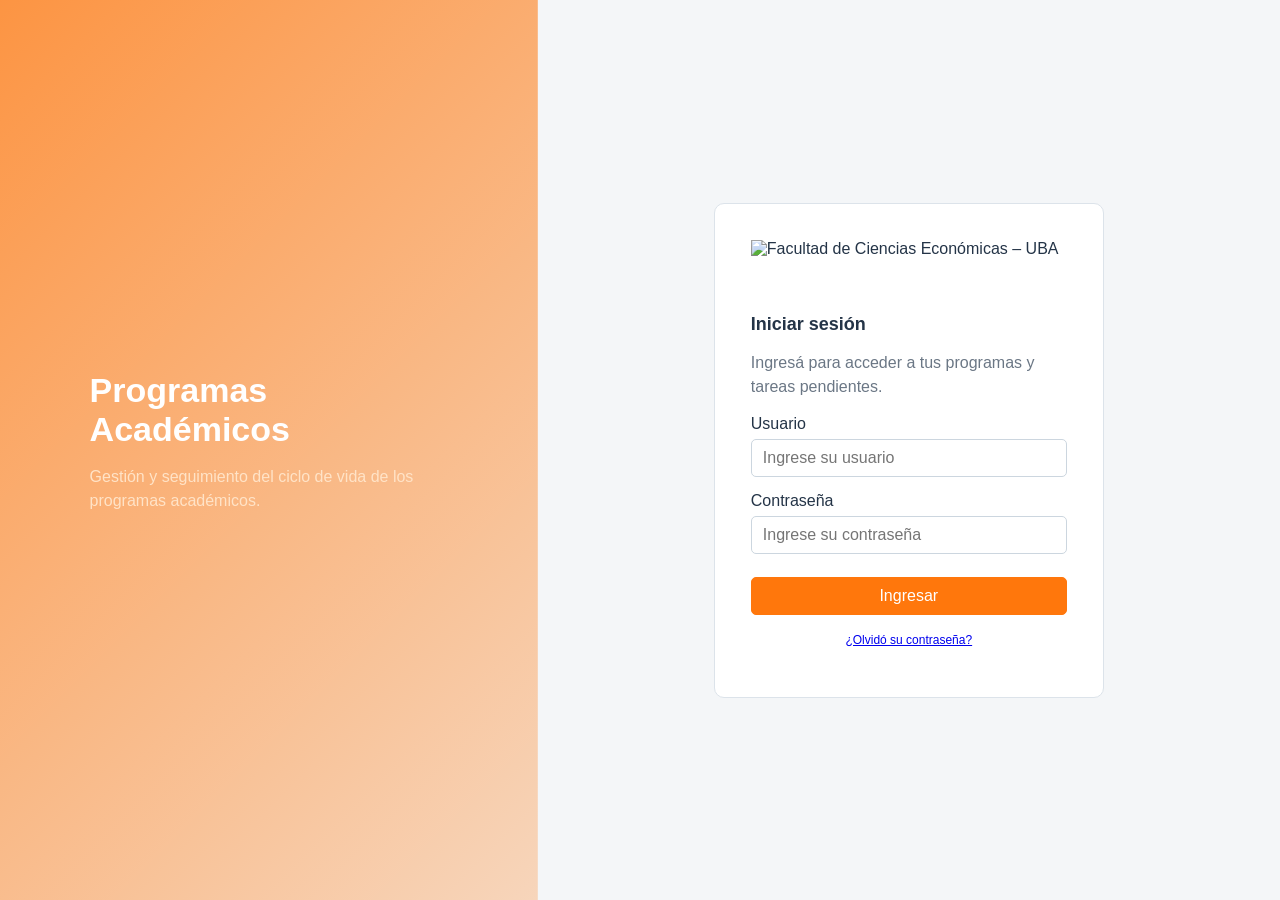
==== ProgramasAcademicos.html @ 64d0924c "Cambios para la generación del programa en PDF" ====
<!DOCTYPE html>
<html lang="es">
<head>
<meta charset="UTF-8">
<meta name="viewport" content="width=device-width, initial-scale=1.0">
<title>Programas Académicos — Mockup navegable</title>
<style>
:root{
  --navy:#7a3800; --navy2:#9c4900; --blue:#ff770c; --light:#f5f7fa;
  --border:#dce3ea; --text:#243447; --muted:#6b7785; --green:#1ca56f;
  --yellow:#e7a51a; --red:#c94b4b; --white:#fff;
}
*{box-sizing:border-box}
body{margin:0;font-family:Arial,Helvetica,sans-serif;background:var(--light);color:var(--text)}
button,input,select,textarea{font:inherit}
button{cursor:pointer}
.app{display:block;min-height:100vh}
.main{flex:1}
.topbar{background:#fff;border-bottom:3px solid var(--blue);display:flex;align-items:center;justify-content:space-between;gap:18px;padding:0 28px;position:sticky;top:0;z-index:20;box-shadow:0 1px 4px rgba(0,0,0,.06);flex-wrap:wrap}
.topbar-brand{display:flex;align-items:center;gap:12px;padding:10px 0}
.topbar-brand img{height:44px;display:block}
.topbar-brand .brand-text{font-size:15px;font-weight:700;color:var(--navy);line-height:1.2}
.topbar-brand .brand-text small{display:block;font-size:11px;font-weight:400;color:var(--muted)}
.nav{display:flex;gap:4px;flex-wrap:wrap}
.nav button{background:transparent;border:0;color:var(--navy);padding:19px 14px;border-radius:0;margin:0;font-size:13px;font-weight:600;border-bottom:3px solid transparent;margin-bottom:-3px}
.nav button.active,.nav button:hover{background:#fff4e9;color:var(--blue);border-bottom:3px solid var(--blue)}
.role{font-size:13px;color:var(--muted);padding:10px 0}
.content{padding:28px;max-width:1250px;margin:auto}
h1{font-size:25px;margin:0 0 7px}
h2{font-size:18px;margin:0 0 14px}
h3{font-size:15px;margin:0 0 10px}
p{color:var(--muted);line-height:1.5}
.card{background:#fff;border:1px solid var(--border);border-radius:8px;padding:20px;margin-bottom:18px;box-shadow:0 1px 2px rgba(0,0,0,.03)}
.grid{display:grid;grid-template-columns:repeat(2,minmax(0,1fr));gap:18px}
.grid3{display:grid;grid-template-columns:repeat(3,minmax(0,1fr));gap:18px}
.toolbar{display:flex;gap:10px;align-items:center;justify-content:space-between;margin-bottom:15px}
.toolbar .left,.toolbar .right{display:flex;gap:9px;align-items:center}
input,select,textarea{border:1px solid #ccd6df;border-radius:5px;padding:9px 11px;background:#fff}
input{min-width:250px}
textarea{width:100%;min-height:180px;resize:vertical}
.btn{border:1px solid #fa750c;background:#fff;color:#fa750c;border-radius:5px;padding:9px 13px}
.btn.primary{background:#ff770c;border-color:#ff770c;color:#fff}
.btn.success{background:var(--green);border-color:var(--green);color:#fff}
.btn.warn{background:#fff7e3;border-color:#f0d18b;color:#986800}
.btn.danger{background:#fff1f1;border-color:#efc1c1;color:#a03b3b}
.btn.small{padding:6px 10px;font-size:12px}
.btn:disabled{opacity:.5;cursor:not-allowed}
.badge{display:inline-block;padding:4px 8px;border-radius:12px;font-size:11px;font-weight:700}
.badge.draft{background:#fff1d1;color:#956500}
.badge.review{background:#fff1e3;color:#b35400}
.badge.academic{background:#eee0ff;color:#5b3aa8}
.badge.approved{background:#ddf6ea;color:#11764e}
.badge.pending{background:#fff1d1;color:#956500}
table{width:100%;border-collapse:collapse}
th,td{padding:11px 9px;border-bottom:1px solid #e8edf1;text-align:left;font-size:13px}
th{font-size:11px;color:#687585;text-transform:uppercase;letter-spacing:.03em}
td:last-child,th:last-child{text-align:right}
.stat{font-size:27px;font-weight:700;color:var(--green)}
.muted{color:var(--muted);font-size:12px}
.progress{height:8px;background:#e6ebf0;border-radius:8px;overflow:hidden}
.progress span{display:block;height:100%;background:#1aa974}
.section-row{display:flex;justify-content:space-between;align-items:center;padding:13px 0;border-bottom:1px solid #edf0f3}
.section-row:last-child{border-bottom:0}
.lock{color:#7b8794}
.steps{display:grid;grid-template-columns:repeat(5,minmax(0,1fr));gap:8px;margin:0 0 20px;padding:4px 2px 8px}
.step{width:100%;min-height:58px;padding:9px 10px;border:1px solid #d9e0e6;border-radius:8px;background:#f7f9fb;color:var(--text);font-size:12px;line-height:1.2;text-align:center;cursor:pointer;transition:.15s;display:flex;flex-direction:column;align-items:center;justify-content:center;box-sizing:border-box}
.step:hover{border-color:#ff770c;transform:translateY(-1px)}
.step.done{border-color:#1ca56f;background:#eefaf5}.step.current{border-color:#ff770c;background:#fff1e3;box-shadow:0 0 0 2px rgba(255,119,12,.15)}
.step.locked{background:#f3f4f6;color:#59636e}.step.locked:hover{border-color:#7b8794}
.step span{font-size:10px;margin-top:4px;opacity:.8}
@media(max-width:1050px){.steps{grid-template-columns:repeat(4,minmax(0,1fr))}}
@media(max-width:760px){.steps{grid-template-columns:repeat(3,minmax(0,1fr))}.step{font-size:11px}}
@media(max-width:520px){.steps{grid-template-columns:repeat(2,minmax(0,1fr))}}
.notice{padding:13px 15px;border-radius:6px;background:#fff4e9;border:1px solid #ffd9b3;margin-bottom:15px}
.notice.success{background:#edfaf4;border-color:#c9ecd9}
.notice.warn{background:#fff8e8;border-color:#f0d89f}
.comment{border-left:3px solid #f0b73a;padding:10px 13px;background:#fffaf0;margin:9px 0}
textarea:disabled,input:disabled{background:#eef1f4;color:#596775;cursor:not-allowed;opacity:1}
.bullet-preview{margin-top:12px;padding:12px 15px;background:#f7f9fb;border:1px solid #e3e8ed;border-radius:5px;min-height:45px}
.bullet-preview ul{margin:0;padding-left:22px}
.bullet-preview li{margin:5px 0;color:var(--text)}

.hidden{display:none!important}
.login{min-height:100vh;display:flex;background:#f4f6f8}
.login-hero {width: 42%;color: #fff;padding: 12vh 7%;display: flex;align-items: center; background: linear-gradient(135deg, rgb(255 119 12 / 77%), rgb(255 119 12 / 26%)), url(https://economicas.uba.ar/wp-content/uploads/hero-carreras_pc.webp);;background-size: cover;background-position: center;background-repeat: no-repeat;}
.login-hero h1{font-size:34px;color:#fff}.login-hero p{color:#ffe3c7}
.login-box{width:58%;display:flex;align-items:center;justify-content:center}
.login-card{background:#fff;width:390px;padding:36px;border:1px solid var(--border);border-radius:10px}
.login-card input{width:100%;margin:6px 0 15px}
.login-card .btn{width:100%;margin-top:8px}
.timeline{border-left:2px solid #d7e0e8;margin:15px 0 5px 8px;padding-left:20px}
.timeline div{margin:0 0 18px;position:relative}.timeline div:before{content:"";position:absolute;left:-27px;top:2px;width:10px;height:10px;border-radius:50%;background:#ff770c}
@media(max-width:850px){.grid,.grid3{grid-template-columns:1fr}.login-hero{display:none}.login-box{width:100%}.topbar{padding:0 14px}.nav button{padding:14px 10px}}
@media(max-width:600px){.topbar-brand .brand-text small{display:none}}
</style>
</head>
<body>

<div id="login" class="login">
  <div class="login-hero">
    <div>
      <h1>Programas Académicos</h1>
      <p>Gestión y seguimiento del ciclo de vida de los programas académicos.</p>
    </div>
  </div>
  <div class="login-box">
    <div class="login-card">
      <img src="https://economicas.uba.ar/wp-content/uploads/Logo_economicas.png" alt="Facultad de Ciencias Económicas – UBA" style="height:52px;display:block;margin-bottom:22px">
      <h2>Iniciar sesión</h2>
      <p>Ingresá para acceder a tus programas y tareas pendientes.</p>
      <label>Usuario</label>
      <input id="loginUser" placeholder="Ingrese su usuario">
      <label>Contraseña</label>
      <input id="loginPass" type="password" placeholder="Ingrese su contraseña">
      <button class="btn primary" onclick="enterApp()">Ingresar</button>
      <p style="text-align:center;margin-top:16px;font-size:12px"><a href="#">¿Olvidó su contraseña?</a></p>
    </div>
  </div>
</div>

<div id="app" class="app hidden">
  <header class="topbar">
    <div class="topbar-brand">
      <img src="https://economicas.uba.ar/wp-content/uploads/Logo_economicas.png" alt="Facultad de Ciencias Económicas – UBA">
      <div class="brand-text">Programas Académicos<small>Gestión de programas</small></div>
    </div>
    <nav class="nav">
      <button data-screen="dashboard" class="active">Inicio</button>
      <button data-screen="programs">Programas</button>
      <button data-screen="tasks">Tareas</button>
      <button data-screen="notifications">Notificaciones</button>
      <button data-screen="profile">Perfil</button>
    </nav>
    <div class="role">Rol: <select id="roleSelect" onchange="changeRole(this.value)">
      <option value="TITULAR_CATEDRA">Titular de cátedra</option>
      <option value="SUBSECRETARIA_1">Subsecretaría_1 (Métodos)</option>
      <option value="SUBSECRETARIA_2">Subsecretaría_2 (Bibliografía)</option>
      <option value="DIRECCION_ACADEMICA">Dirección Académica</option>
      <option value="DIRECTOR_DEPARTAMENTO">Director/a de carrera</option>
    </select></div>
  </header>
  <main class="main">
    <section id="content" class="content"></section>
  </main>
</div>

<script src="https://cdnjs.cloudflare.com/ajax/libs/jspdf/2.5.1/jspdf.umd.min.js"></script>
<script>
/* =========================================================
   Programas Académicos — simulación de operación real
   Persistencia: localStorage (reemplazable por fetch a una
   API cuando exista una BD real detrás).

   Máquina de estados de un programa:
     BORRADOR
       -> (Titular solicita conformidad) -> EN_REVISION
       -> (Director rechaza / Dirección Académica o
          Subsecretaría solicitan corrección) <- vuelve aquí
     EN_REVISION  (esperando conformidad del Director/a de depto.)
       -> aprueba -> EN_REVISION_ACADEMICA
       -> rechaza -> BORRADOR (origenCorreccion='DIRECTOR')
     EN_REVISION_ACADEMICA (chequeos en paralelo e independientes)
       - encuadre      -> Dirección Académica
       - metodos       -> Subsecretaría_1
       - bibliografia  -> Subsecretaría_2
       -> los 3 OK -> APROBADO (nota de elevación + expediente GEDO)
       -> cualquiera con errores -> BORRADOR (origenCorreccion='ACADEMICA',
          y al reenviar se reinician los 3 chequeos, sin pasar de nuevo
          por el Director — según lo definido para este circuito)
     APROBADO (fin del proceso)
   ========================================================= */

const STORAGE_KEY='pa_mock_data_v2';

const SECTION_DEFS=[
 {key:'contenidosMinimos',label:'Contenidos mínimos',sectionTitle:'A. Encuadre',locked:true,reviewGroup:'encuadre'},
 {key:'razonesInclusion',label:'Razones que justifican la inclusión de la asignatura dentro del plan de estudios. Su importancia en la formación profesional',sectionTitle:'A. Encuadre',locked:false,reviewGroup:'encuadre'},
 {key:'ubicacionCurriculum',label:'Ubicación de la asignatura en el currículum',sectionTitle:'A. Encuadre',locked:true,reviewGroup:'encuadre'},
 {key:'objetivosAprendizaje',label:'Objetivos del aprendizaje (Misión de la asignatura)',sectionTitle:'A. Encuadre',locked:false,reviewGroup:'encuadre'},
 {key:'programaAnalitico',label:'Programa analítico',sectionTitle:'B. Programa analítico',locked:false,reviewGroup:null},
 {key:'bibliografiaObligatoria',label:'Bibliografía obligatoria',sectionTitle:'C. Bibliografía',locked:false,reviewGroup:'bibliografia'},
 {key:'bibliografiaAmpliatoria',label:'Bibliografía ampliatoria',sectionTitle:'C. Bibliografía',locked:false,reviewGroup:'bibliografia'},
 {key:'objetivosGeneralesCursos',label:'Objetivos generales a cumplir en los cursos de promoción',sectionTitle:'D. Métodos de conducción del aprendizaje',locked:false,reviewGroup:'metodos'},
 {key:'metodologiaProceso',label:'Metodología del proceso enseñanza - aprendizaje',sectionTitle:'D. Métodos de conducción del aprendizaje',locked:false,reviewGroup:'metodos'},
 {key:'dinamicaClases',label:'Dinámica del dictado de las clases',sectionTitle:'D. Métodos de conducción del aprendizaje',locked:false,reviewGroup:'metodos'},
 {key:'evaluacionPresenciales',label:'Cursos presenciales y semipresenciales (cursos virtuales y a distancia)',sectionTitle:'E. Métodos de evaluación',locked:false,reviewGroup:'metodos'},
 {key:'evaluacionFinales',label:'Régimen de exámenes finales, intensivos, magistrales y libres',sectionTitle:'E. Métodos de evaluación',locked:false,reviewGroup:'metodos'},
 {key:'criterioPromedio',label:'Criterio de confección del promedio de notas finales',sectionTitle:'E. Métodos de evaluación',locked:false,reviewGroup:'metodos'}
];

const EDITABLE_KEYS=SECTION_DEFS.filter(s=>!s.locked).map(s=>s.key);
const REVIEW_GROUP_BY_ROLE={DIRECCION_ACADEMICA:'encuadre',SUBSECRETARIA_1:'metodos',SUBSECRETARIA_2:'bibliografia'};
const GROUP_LABELS={encuadre:'Encuadre',metodos:'Métodos de conducción y de evaluación',bibliografia:'Bibliografía'};

const roleNames={
 TITULAR_CATEDRA:'Titular de cátedra',
 SUBSECRETARIA_1:'Subsecretaría_1',
 SUBSECRETARIA_2:'Subsecretaría_2',
 DIRECCION_ACADEMICA:'Dirección Académica',
 DIRECTOR_DEPARTAMENTO:'Director/a de carrera'
};

let role='TITULAR_CATEDRA';
let db=loadData();
let programaAnaliticoActualId=null;

/* ---------- Persistencia ---------- */
function loadData(){
 try{
   const raw=localStorage.getItem(STORAGE_KEY);
   if(raw) return JSON.parse(raw);
 }catch(e){ console.error('No se pudo leer localStorage',e); }
 const seed=seedData();
 saveData(seed);
 return seed;
}
function saveData(data){
 try{ localStorage.setItem(STORAGE_KEY,JSON.stringify(data)); }
 catch(e){ console.error('No se pudo guardar en localStorage',e); alert('No se pudieron guardar los cambios en este navegador.'); }
}
function save(){ saveData(db); }
function reiniciarDatos(){
 if(!confirm('Esto borra los cambios simulados y vuelve a los datos de ejemplo iniciales. ¿Continuar?')) return;
 db=seedData(); save(); render('dashboard');
}

function crearProgramaBase(id,name,career,year){
  return {
   id,name,career,year,state:'BORRADOR',origenCorreccion:null,
   sections:{
    contenidosMinimos:{content:'Contenidos mínimos de la materia. No pueden modificarse.',completed:true},
    razonesInclusion:{content:'',completed:false},
    ubicacionCurriculum:{content:'Ubicación de la asignatura en el currículum. No puede modificarse.',completed:true},
    objetivosAprendizaje:{content:'',completed:false},
    programaAnalitico:{unidades:[],unidadTematica:'',objetivoAprendizaje:'',temasDesarrollar:'',content:'',completed:false},
    bibliografiaObligatoria:{content:'',completed:false},
    bibliografiaAmpliatoria:{content:'',completed:false},
    objetivosGeneralesCursos:{content:'',completed:false},
    metodologiaProceso:{content:'',completed:false},
    dinamicaClases:{content:'',completed:false},
    evaluacionPresenciales:{content:'Los alumnos serán evaluados, como mínimo, con dos exámenes escritos –en días y horarios de clase- (Resolución CD 386/2006) que contemplarán aspectos teóricos y prácticos de la asignatura. Se destaca que solo serán examinados los alumnos regulares e inscriptos en cada curso.',completed:false},
    evaluacionFinales:{content:'El examen final integrador comprenderá temas teóricos y prácticos de la asignatura, debiendo el alumno aprobar ambos temarios, para que su calificación resulte promediada, con un puntaje que alcance por lo menos un 60% de los contenidos. Por consiguiente, los alumnos que obtengan una calificación inferior a 4 (cuatro) puntos serán considerados insuficientes y aquellos con una calificación igual o superior a 4 (cuatro) aprobarán la asignatura con dicha nota (Resolución CD 406/2006).',completed:false},
    criterioPromedio:{content:'En los casos en que fuere necesario expresar en número entero el promedio de notas parciales o de estas y el examen parcial, se aplicará el número entero superior si la fracción fuere de 0.50 puntos o más y el número entero inferior si fuere de 0.49 o menos. Cuando la nota fuese de 3.01 a 3.99 se calificará con 3 (tres) puntos. (Resolución CS 4994/93)',completed:false}
   },
   conformidadDirector:null,
   revisionAcademica:null,
   expediente:null,
   history:[]
  };
}

function completarEjemplo(p,key,text){
  if(key==='programaAnalitico'){
    p.sections[key]={
      unidades:[{
        id:1,
        unidadTematica:text.unidadTematica,
        objetivoAprendizaje:text.objetivoAprendizaje,
        temasDesarrollar:text.temasDesarrollar
      }],
      unidadTematica:text.unidadTematica,
      objetivoAprendizaje:text.objetivoAprendizaje,
      temasDesarrollar:text.temasDesarrollar,
      content:text.unidadTematica,
      completed:true
    };
  }else{
    p.sections[key]={...p.sections[key],content:text,completed:true};
  }
}

function seedData(){
  

  return {programs:[],nextId:1};
}

/* ---------- Helpers ---------- */
function getProgram(id){ return db.programs.find(p=>p.id===Number(id)); }
function addHistory(p,actor,accion,detalle){ p.history=p.history||[]; p.history.push({fecha:new Date().toISOString(),actor,accion,detalle:detalle||'—'}); }
function fmtDate(iso){ if(!iso) return ''; const d=new Date(iso); return d.toLocaleString('es-AR',{day:'2-digit',month:'2-digit',year:'numeric',hour:'2-digit',minute:'2-digit'}); }
function pad(n,len){ return String(n).padStart(len,'0'); }
function progreso(p){ const keys=SECTION_DEFS.map(s=>s.key); const done=keys.filter(k=>p.sections[k].completed).length; return Math.round(100*done/keys.length); }
function seccionesCompletas(p){ return EDITABLE_KEYS.every(k=>p.sections[k].completed); }
function escapeHtml(str){ return String(str).replace(/[&<>"']/g,c=>({'&':'&amp;','<':'&lt;','>':'&gt;','"':'&quot;',"'":'&#39;'}[c])); }
function observacionAcademica(p){
 if(!p.revisionAcademica) return '';
 const rej=['encuadre','metodos','bibliografia'].map(k=>p.revisionAcademica[k]).find(r=>r&&r.status==='CON_OBSERVACIONES');
 return rej?rej.observacion:'';
}

const LOGIN_USER='Prueba', LOGIN_PASS='Prueba';
function enterApp(){
 const u=document.getElementById('loginUser').value.trim();
 const p=document.getElementById('loginPass').value;
 if(!u || !p){ alert('Ingresá usuario y contraseña.'); return; }
 if(u!==LOGIN_USER || p!==LOGIN_PASS){ alert('Usuario o contraseña incorrectos.'); return; }
 document.getElementById('login').classList.add('hidden');
 document.getElementById('app').classList.remove('hidden');
 render('dashboard');
}
function changeRole(v){ role=v; render('dashboard'); }

function statusBadge(s){
 const cls={BORRADOR:'draft',EN_REVISION:'review',EN_REVISION_ACADEMICA:'academic',APROBADO:'approved',FINALIZADO:'approved'};
 const label={BORRADOR:'BORRADOR',EN_REVISION:'EN REVISIÓN (Director de carrera)',EN_REVISION_ACADEMICA:'EN REVISIÓN ACADÉMICA',APROBADO:'APROBADO',FINALIZADO:'FINALIZADO'};
 return `<span class="badge ${cls[s]||'draft'}">${label[s]||s}</span>`;
}

function render(screen){
 document.querySelectorAll('.nav button').forEach(b=>b.classList.toggle('active',b.dataset.screen===screen));
 const c=document.getElementById('content');
 if(screen==='dashboard') c.innerHTML=dashboard();
 else if(screen==='programs') c.innerHTML=programList();
 else if(screen==='tasks') c.innerHTML=tasks();
 else if(screen==='notifications') c.innerHTML=notifications();
 else c.innerHTML=profile();
}

/* ---------- Tareas por rol ---------- */
function taskSummary(){
 let items=[];
 db.programs.forEach(p=>{
   if(role==='TITULAR_CATEDRA' && p.state==='BORRADOR'){
     items.push({p,tarea:p.origenCorreccion?'Corregir programa':'Completar programa',accionLabel:p.origenCorreccion?'Corregir':'Continuar',cls:p.origenCorreccion?'warn':'primary'});
   }
   if(role==='DIRECTOR_DEPARTAMENTO' && p.state==='EN_REVISION'){
     items.push({p,tarea:'Dar conformidad',accionLabel:'Revisar',cls:'primary'});
   }
   if(p.state==='EN_REVISION_ACADEMICA'){
     const grupo=REVIEW_GROUP_BY_ROLE[role];
     if(grupo && p.revisionAcademica[grupo].status==='PENDIENTE'){
       items.push({p,tarea:'Chequear '+GROUP_LABELS[grupo],accionLabel:'Revisar',cls:'primary'});
     }
   }
   if(role==='DIRECCION_ACADEMICA' && p.state==='APROBADO' && !p.resolucion){
     items.push({p,tarea:'Completar Resolución',descripcion:'Completar Resolución',accionLabel:'Ver',cls:'primary'});
   }
 });
 return {items};
}
function renderTaskTable(items){
 if(!items.length) return `<p class="muted">No tenés tareas pendientes.</p>`;
 return `<table><tr><th>Programa</th><th>Carrera</th><th>Tarea</th><th>Descripción</th><th>Acción</th></tr>${items.map(it=>`<tr><td>${escapeHtml(it.p.nombre_materia||it.p.name||'')}</td><td>${escapeHtml(it.p.career||'')}</td><td>${escapeHtml(it.tarea)}</td><td>${escapeHtml(it.descripcion||it.tarea)}</td><td><button class="btn small ${it.cls}" onclick="openProgram(${it.p.id})">${escapeHtml(it.accionLabel)}</button></td></tr>`).join('')}</table>`;
}

/* ---------- Pantallas ---------- */
function dashboard(){
 const t=taskSummary();
 const aprobados=db.programs.filter(p=>p.state==='APROBADO').length;
 return `<div class="toolbar"><div><h1>Bienvenido</h1><p>Aquí encontrás tus tareas pendientes y el estado de tus programas.</p></div>
 ${role==='DIRECCION_ACADEMICA'?'<button class="btn primary" onclick="newProgram()">+ Nuevo programa</button>':''}</div>
 <div class="grid3">
   <div class="card"><div class="muted">Programas</div><div class="stat">${db.programs.length}</div><div class="muted">en el sistema</div></div>
   <div class="card"><div class="muted">Tareas pendientes</div><div class="stat">${t.items.length}</div><div class="muted">requieren intervención</div></div>
   <div class="card"><div class="muted">Aprobados</div><div class="stat">${aprobados}</div><div class="muted">este ciclo</div></div>
 </div>
 <div class="card"><h2>Mis tareas</h2>${renderTaskTable(t.items)}</div>
 <div class="card"><h2>Acceso rápido</h2><button class="btn primary" onclick="render('programs')">Ver todos los programas</button> <button class="btn primary" onclick="render('tasks')">Ver mis tareas</button></div>`;
}
function tasks(){ return `<h1>Mis tareas</h1><p>Las tareas se muestran según el rol seleccionado.</p><div class="card">${renderTaskTable(taskSummary().items)}</div>`; }
function notifications(){
 const t=taskSummary();
 if(!t.items.length) return `<h1>Notificaciones</h1><div class="card"><p class="muted">No tenés notificaciones nuevas.</p></div>`;
 return `<h1>Notificaciones</h1><div class="card">${t.items.map(it=>`<div class="notice ${it.p.origenCorreccion?'warn':''}"><b>${it.tarea}</b><br>${escapeHtml(it.p.nombre_materia||it.p.name||'')} (${escapeHtml(it.p.career||'')}) requiere tu intervención.</div>`).join('')}</div>`;
}
function profile(){
 return `<h1>Perfil</h1><div class="card"><h2>${roleNames[role]}</h2><p>Identificador de mockup: <b>${role}</b></p><button class="btn" onclick="document.getElementById('roleSelect').focus()">Cambiar rol</button></div>
 <div class="card"><h2>Datos de la simulación</h2><p>Los datos de los programas se guardan en el almacenamiento local del navegador (localStorage), simulando una base de datos real. Podés cerrar la pestaña y volver: los cambios van a seguir ahí.</p><button class="btn danger" onclick="reiniciarDatos()">Reiniciar datos de demostración</button></div>`;
}

function programList(){
 return `<div class="toolbar"><div><h1>Programas académicos</h1><p>Consulta y seguimiento de programas.</p></div>${role==='DIRECCION_ACADEMICA'?'<button class="btn primary" onclick="newProgram()">+ Nuevo programa</button>':''}</div>
 <div class="card"><div class="toolbar"><div class="left"><input id="searchInput" placeholder="Buscar por nombre de programa..." oninput="aplicarFiltros()">
 <select id="estadoFilter" onchange="aplicarFiltros()">
   <option value="">Estado: Todos</option>
   <option value="BORRADOR">Borrador</option>
   <option value="EN_REVISION">En revisión (Director de carrera)</option>
   <option value="EN_REVISION_ACADEMICA">En revisión académica</option>
   <option value="APROBADO">Aprobado</option>
   <option value="FINALIZADO">Finalizado</option>
 </select></div></div>
 <div id="programTable">${programRows(db.programs)}</div></div>`;
}
function programRows(list){
 if(!list.length) return `<p class="muted">No hay programas que coincidan con la búsqueda.</p>`;
 return `<table><tr><th>Programa</th><th>Carrera</th><th>Año</th><th>Estado</th><th>Avance</th><th>Acciones</th></tr>${list.map(p=>`<tr>
 <td>${escapeHtml(p.nombre_materia||p.name||'')}</td><td>${escapeHtml(p.career||'')}</td><td>${escapeHtml(p.year||'')}</td><td>${statusBadge(p.state)}</td><td>${progreso(p)}%</td>
 <td>${['APROBADO','FINALIZADO'].includes(p.state)?`<button class="btn small primary" onclick="imprimirPrograma(${p.id})">Imprimir</button> `:''}<button class="btn small" onclick="openProgram(${p.id})">Ver</button></td></tr>`).join('')}</table>`;
}
function aplicarFiltros(){
 const q=document.getElementById('searchInput').value.toLowerCase();
 const estado=document.getElementById('estadoFilter').value;
 const list=db.programs.filter(p=>(p.name.toLowerCase().includes(q)||p.career.toLowerCase().includes(q))&&(!estado||p.state===estado));
 document.getElementById('programTable').innerHTML=programRows(list);
}

/* ---------- Alta de programa (Dirección Académica) ----------
   La asignatura se elige de un combo cargado desde el listado de
   materias (materias.json). Al seleccionarla se precargan, de solo
   lectura, los "Contenidos mínimos" y la "Ubicación de la asignatura
   en el currículum" con los datos de esa materia. El Director/a de
   carrera ya no inicia el alta: solo da conformidad más adelante. */
const MATERIAS_JSON_URL='https://economicas-uba.github.io/fce_programas/materias.json';
let materiasCache=null;
let materiasPromise=null;
function cargarMaterias(){
 if(materiasCache) return Promise.resolve(materiasCache);
 if(materiasPromise) return materiasPromise;
 materiasPromise=fetch(MATERIAS_JSON_URL)
   .then(r=>{ if(!r.ok) throw new Error('HTTP '+r.status); return r.json(); })
   .then(data=>{ materiasCache=Array.isArray(data.materias)?data.materias:[]; materiasPromise=null; return materiasCache; })
   .catch(err=>{ materiasPromise=null; console.error('No se pudo cargar materias.json',err); throw err; });
 return materiasPromise;
}
function newProgram(){
 if(role!=='DIRECCION_ACADEMICA'){ alert('Solo Dirección Académica puede solicitar un nuevo programa.'); return; }
 document.getElementById('content').innerHTML=`<div class="toolbar"><div><button class="btn small" onclick="render('programs')">‹ Volver</button><h1 style="margin-top:12px">Solicitar nuevo programa</h1><p>El sistema va a generar el programa en estado BORRADOR. Al elegir la asignatura se precargan, de solo lectura, sus contenidos mínimos y su ubicación en el currículum, para que la cátedra complete el resto.</p></div></div>
 <div class="card">
   <label>Asignatura</label>
   <select id="npName" style="width:100%" disabled onchange="actualizarMateriaSeleccionada()"><option value="">Cargando listado de materias…</option></select>
   <p class="muted" id="npMateriaHelp" style="margin-top:6px;margin-bottom:0">La lista combina nombre de materia y titular. Las combinaciones ya solicitadas no vuelven a aparecer, independientemente del estado del programa.</p>
   <br>
   <label>Carrera</label><input id="npCareer" placeholder="Carrera" style="width:100%" disabled><br><br>
   <div class="grid" style="gap:12px;margin-bottom:18px">
     <div>
       <label>Código de materia</label>
       <input id="npCodigoMateria" style="width:100%" disabled>
     </div>
     <div>
       <label>Departamento</label>
       <input id="npDepartamento" style="width:100%" disabled>
     </div>
   </div>
   <label>Año / Plan</label><input id="npYear" placeholder="2026" value="${new Date().getFullYear()}" style="width:100%">
   <div style="text-align:right;margin-top:14px"><button class="btn" onclick="render('programs')">Cancelar</button> <button id="npSubmitBtn" class="btn primary" disabled onclick="crearNuevoPrograma()">Solicitar nuevo programa</button></div>
 </div>`;
 poblarSelectMaterias();
}
function poblarSelectMaterias(){
 const sel=document.getElementById('npName');
 const help=document.getElementById('npMateriaHelp');
 cargarMaterias().then(materias=>{
   if(!sel || !document.body.contains(sel)) return;
   const materiasDisponibles=materias
     .map((m,i)=>({materia:m,index:i}))
     .filter(({materia})=>{
       const nombre=(materia.nombre_materia||'').trim().toLowerCase();
       const titular=(materia.titular||'').trim().toLowerCase();
       return !db.programs.some(p=>{
         const nombrePrograma=(p.nombre_materia??p.name??'').trim().toLowerCase();
         const titularPrograma=(p.titular??'').trim().toLowerCase();
         return nombre && titular && nombrePrograma===nombre && titularPrograma===titular;
       });
     })
     .sort((a,b)=>String(a.materia.nombre_materia||'').localeCompare(String(b.materia.nombre_materia||''),'es',{sensitivity:'base'}));
   if(!materiasDisponibles.length){ sel.innerHTML='<option value="">Todas las combinaciones materia/titular ya fueron solicitadas</option>'; return; }
   sel.innerHTML='<option value="">Seleccioná una asignatura…</option>'
     + materiasDisponibles.map(({materia,index})=>{
       const nombre=materia.nombre_materia||'(Sin nombre)';
       const titular=materia.titular||'(Sin titular)';
       return `<option value="${index}">${escapeHtml(nombre)} - ${escapeHtml(titular)}</option>`;
     }).join('');
   sel.disabled=false;
 }).catch(()=>{
   if(!sel || !document.body.contains(sel)) return;
   sel.innerHTML='<option value="">No se pudo cargar el listado de materias</option>';
   if(help) help.textContent='No se pudo cargar el listado de materias desde el repositorio. Verificá tu conexión e intentá nuevamente.';
 });
}
function actualizarMateriaSeleccionada(){
 const sel=document.getElementById('npName');
 const career=document.getElementById('npCareer');
 const codigo=document.getElementById('npCodigoMateria');
 const departamento=document.getElementById('npDepartamento');
 const btn=document.getElementById('npSubmitBtn');
 const idx=sel?sel.value:'';
 const materia=(idx!=='' && materiasCache)?materiasCache[Number(idx)]:null;
 if(career) career.value=materia ? (materia.carreras||'') : '';
 if(codigo) codigo.value=materia ? (materia.codigo_materia??'') : '';
 if(departamento) departamento.value=materia ? (materia.departamento??'') : '';
 if(btn) btn.disabled=!sel||!sel.value;
}
function crearNuevoPrograma(){
 const sel=document.getElementById('npName');
 const idx=sel?sel.value:'';
 if(idx===''){ alert('Seleccioná una asignatura de la lista.'); return; }
 const materia=(materiasCache||[])[Number(idx)];
 if(!materia){ alert('No se pudo obtener la información de la materia seleccionada. Volvé a intentarlo.'); return; }
 const name=(materia.nombre_materia||'').trim();
 if(!name){ alert('La materia seleccionada no tiene nombre cargado.'); return; }
 const career=document.getElementById('npCareer').value.trim()||'Sin especificar';
 const year=document.getElementById('npYear').value.trim()||String(new Date().getFullYear());
 const p=crearProgramaBase(db.nextId++,name,career,year);
 p.nombre_materia=name;
 p.titular=(materia.titular||'').trim();
 p.codigo_materia=materia.codigo_materia ?? null;
 p.departamento=materia.departamento ?? '';
 p.materiaId=materia.id_materia ?? null;
 p.sections.contenidosMinimos.content=materia.contenidos_minimos||'Contenidos mínimos de la materia. No pueden modificarse.';
 p.sections.ubicacionCurriculum.content=materia.ubicacion_curriculum||'Ubicación de la asignatura en el currículum. No puede modificarse.';
 db.programs.unshift(p);
 addHistory(p,roleNames.DIRECCION_ACADEMICA,'Solicita nuevo programa','Se genera el programa en estado BORRADOR con contenidos mínimos y ubicación curricular precargados desde el listado de materias.');
 save();
 openProgram(p.id);
}

/* ---------- Detalle de programa ---------- */
function section(name,state,done,locked=false){
 return `<div class="section-row"><span>${locked?'🔒':'○'} &nbsp;${name}</span><span>${done?'✓ ':''}${state}</span></div>`;
}

function sectionContentValue(p,s){
 const sec=p.sections[s.key]||{};
 if(s.key==='programaAnalitico'){
   return `<div><b>Unidad temática</b><p>${escapeHtml(sec.unidadTematica||'')}</p></div>
     <div><b>Objetivo del aprendizaje</b><p>${escapeHtml(sec.objetivoAprendizaje||'')}</p></div>
     <div><b>Temas a desarrollar</b>${(sec.temasDesarrollar||'').trim()
       ? `<ul>${sec.temasDesarrollar.split('\\n').filter(t=>t.trim()).map(t=>`<li>${escapeHtml(t)}</li>`).join('')}</ul>`
       : '<p class="muted">Sin contenido cargado.</p>'}</div>`;
 }
 return sec.content
   ? `<p style="white-space:pre-wrap;margin:0">${escapeHtml(sec.content)}</p>`
   : '<p class="muted">Sin contenido cargado.</p>';
}
function renderSectionContent(p,s){
 return `<div style="padding:14px 0;border-bottom:1px solid #edf0f3">
   <div style="display:flex;justify-content:space-between;gap:12px;align-items:center">
     <h3 style="margin:0">${s.sectionTitle} — ${escapeHtml(s.label)}</h3>
     ${s.locked?'<span class="badge">Solo lectura</span>':''}
   </div>
   <div style="margin-top:10px">${sectionContentValue(p,s)}</div>
 </div>`;
}
// Permisos de edición por rol. Las secciones fuera del ámbito del rol se
// comportan como las secciones protegidas: se pueden visualizar, pero no editar.
function puedeEditarSeccion(key){
 const def=SECTION_DEFS.find(s=>s.key===key);
 if(!def || def.locked) return false;
 if(role==='TITULAR_CATEDRA') return true;
 if(role==='DIRECCION_ACADEMICA') return def.reviewGroup==='encuadre';
 if(role==='SUBSECRETARIA_1') return def.sectionTitle==='D. Métodos de conducción del aprendizaje';
 if(role==='SUBSECRETARIA_2') return def.sectionTitle==='C. Bibliografía';
 return false;
}
function primeraSeccionEditablePorRol(p){
 const keys=SECTION_DEFS.filter(s=>puedeEditarSeccion(s.key)).map(s=>s.key);
 return keys.find(k=>!p.sections[k].completed)||keys[0]||null;
}

function openProgram(id){
 const p=getProgram(id);
 if(!p){ render('programs'); return; }
 const nombrePrograma=p.nombre_materia||p.name||'';
 const mostrarImpresion=['APROBADO','FINALIZADO'].includes(p.state);
 let html=`<div class="toolbar"><div><button class="btn small" onclick="render('programs')">‹ Volver</button><h1 style="margin-top:12px">${escapeHtml(nombrePrograma)}</h1><p>Carrera: ${escapeHtml(p.career||'')} · Plan: ${escapeHtml(p.year||'')}</p></div><div style="display:flex;gap:10px;align-items:center">${statusBadge(p.state)}${mostrarImpresion?`<button class="btn primary" onclick="imprimirPrograma(${p.id})">🖶&nbsp; Imprimir</button>`:''}</div></div>`;

 if(p.state==='BORRADOR' && p.origenCorreccion){
   const obs=p.origenCorreccion==='DIRECTOR'?(p.conformidadDirector&&p.conformidadDirector.observacion):observacionAcademica(p);
   const origenLabel=p.origenCorreccion==='DIRECTOR'?'el Director/a de carrera':'la revisión académica';
   html+=`<div class="notice warn"><b>Corrección solicitada</b><br>Observación de ${origenLabel}: ${escapeHtml(obs||'Se solicitaron correcciones sobre el programa.')}</div>`;
 }

 html+=`<div class="card"><div class="toolbar"><div><b>Estado del programa</b></div><div>${progreso(p)}% completo</div></div><div class="progress"><span style="width:${progreso(p)}%"></span></div></div>`;

 if(role==='DIRECCION_ACADEMICA' && ['APROBADO','FINALIZADO'].includes(p.state)){
   html+=`<div class="card"><h2>Resolución del Consejo Directivo</h2>${p.state==='APROBADO'?`<p class="muted">Completá el número de la resolución que formaliza el programa. Al guardar, el programa pasará a estado FINALIZADO.</p><div class="toolbar" style="justify-content:flex-start;gap:10px;margin-bottom:0"><input id="numeroResolucion" placeholder="Número de resolución" value="${escapeHtml(p.resolucion||'')}"><button class="btn primary" onclick="guardarResolucion(${p.id})">Guardar</button><button class="btn" onclick="imprimirPrograma(${p.id})">Imprimir</button></div>`:`<div class="toolbar" style="justify-content:flex-start;gap:10px;margin-bottom:0"><div><label>Número de resolución</label><input id="numeroResolucion" value="${escapeHtml(p.resolucion||'')}" disabled></div><button class="btn primary" onclick="imprimirPrograma(${p.id})">Imprimir</button></div>`}</div>`;
 }

 const rolesConEdicion=['TITULAR_CATEDRA','DIRECCION_ACADEMICA','SUBSECRETARIA_1','SUBSECRETARIA_2','DIRECTOR_DEPARTAMENTO'];
 const puedeEditarPrograma=rolesConEdicion.includes(role) &&
   (p.state==='BORRADOR' || (['DIRECCION_ACADEMICA','SUBSECRETARIA_1','SUBSECRETARIA_2','DIRECTOR_DEPARTAMENTO'].includes(role) && ['EN_REVISION','EN_REVISION_ACADEMICA'].includes(p.state))) &&
   SECTION_DEFS.some(s=>puedeEditarSeccion(s.key));
 const puedeRevisarContenido=rolesConEdicion.includes(role);
 html+=`<div class="card"><div class="toolbar"><h2>Secciones del programa</h2>${puedeEditarPrograma?`<button class="btn primary" onclick="editSection(${p.id})">Editar programa</button>`:''}</div>`
 + SECTION_DEFS.map(s=>section(s.label, s.locked?'Precargado':(p.sections[s.key].completed?'Completado':'Pendiente'), p.sections[s.key].completed, s.locked)).join('')
 + `</div>`;
 html+=`<div class="card"><h2>Contenido del programa</h2><p class="muted">Las secciones se muestran en el orden del programa. "Contenidos mínimos" y "Ubicación de la asignatura en el currículum" son de solo lectura.</p>`
  + SECTION_DEFS.map(s=>renderSectionContent(p,s)).join('')
  + `</div>`;

 html+=accionCard(p);
 html+=`<div class="card"><h2>Acciones</h2><button class="btn primary" onclick="showHistory(${p.id})">Ver historial</button></div>`;

 document.getElementById('content').innerHTML=html;
}

function accionCard(p){
 if(role==='TITULAR_CATEDRA' && p.state==='BORRADOR'){
   const completo=seccionesCompletas(p);
   return `<div class="card"><h2>Enviar programa</h2><p>${completo?'El programa está completo y listo para enviarse.':'Completá todas las secciones editables para poder solicitar conformidad.'}</p>
   <button class="btn primary" ${completo?'':'disabled'} onclick="solicitarConformidad(${p.id})">${p.origenCorreccion?'Reenviar programa corregido':'Solicitar conformidad'}</button></div>`;
 }
 if(role==='DIRECTOR_DEPARTAMENTO' && p.state==='EN_REVISION'){
   return `<div class="card"><h2>Dar conformidad</h2><p>Revisá el programa completo antes de dar conformidad para avanzar a la revisión académica (Dirección Académica + Subsecretaría).</p>
   <textarea id="obsDirector" placeholder="Observaciones (obligatorio para rechazar)"></textarea>
   <div style="text-align:right;margin-top:10px"><button class="btn danger" onclick="directorDarConformidad(${p.id},false)">Solicitar corrección</button> <button class="btn success" onclick="directorDarConformidad(${p.id},true)">Dar conformidad</button></div></div>`;
 }
 if(p.state==='EN_REVISION_ACADEMICA'){
   const grupo=REVIEW_GROUP_BY_ROLE[role];
   if(grupo && p.revisionAcademica[grupo].status==='PENDIENTE'){
     return `<div class="card"><h2>Chequear ${GROUP_LABELS[grupo]}</h2><p>Revisá la sección correspondiente y registrá el resultado. Este chequeo es independiente del resto: el programa pasa a APROBADO solo cuando los tres estén sin errores.</p>
     <textarea id="obsAcademica" placeholder="Observaciones (obligatorio si hay errores)"></textarea>
     <div style="text-align:right;margin-top:10px"><button class="btn danger" onclick="revisarAcademica(${p.id},'${grupo}',false)">Solicitar corrección</button> <button class="btn success" onclick="revisarAcademica(${p.id},'${grupo}',true)">Sin errores</button></div></div>`;
   }
   return `<div class="card"><h2>Revisión académica en curso</h2><table><tr><th>Chequeo</th><th>Responsable</th><th>Estado</th></tr>
   <tr><td>Encuadre</td><td>Dirección Académica</td><td>${estadoChip(p.revisionAcademica.encuadre.status)}</td></tr>
   <tr><td>Métodos de conducción y de evaluación</td><td>Subsecretaría_1</td><td>${estadoChip(p.revisionAcademica.metodos.status)}</td></tr>
   <tr><td>Bibliografía</td><td>Subsecretaría_2</td><td>${estadoChip(p.revisionAcademica.bibliografia.status)}</td></tr>
   </table></div>`;
 }
 if(p.state==='APROBADO'){
   return `<div class="card"><h2>Expediente</h2><p>Nota de elevación: <b>${p.expediente.notaElevacion}</b><br>Expediente GEDO: <b>${p.expediente.gedo}</b><br>Fecha: ${fmtDate(p.expediente.fecha)}</p></div>`;
 }
 return `<div class="card"><p class="muted">No tenés acciones pendientes sobre este programa con tu rol actual.</p></div>`;
}
function estadoChip(s){
 if(s==='OK') return '<span class="badge approved">OK</span>';
 if(s==='CON_OBSERVACIONES') return '<span class="badge draft">Con observaciones</span>';
 return '<span class="badge pending">Pendiente</span>';
}

/* ---------- Edición de secciones (Titular de cátedra) ---------- */
function editSection(id,key){
  programaAnaliticoActualId=id;
  const p=getProgram(id); if(!p) return;

  if(!key) key=primeraSeccionEditablePorRol(p);
  if(!key) key=SECTION_DEFS[0].key;

  const def=SECTION_DEFS.find(s=>s.key===key);
  if(!def) return;

  const puedeEditar=puedeEditarSeccion(key);
  const editableIndex=EDITABLE_KEYS.indexOf(key);
  const idx=editableIndex<0?0:editableIndex;
  const sec=p.sections[key]||{};
  const stepsHtml=SECTION_DEFS.map((s,i)=>{
    const editablePos=EDITABLE_KEYS.indexOf(s.key);
    const esEditableRol=puedeEditarSeccion(s.key);
    const isDone=s.locked || (!esEditableRol && !s.locked) || (editablePos>=0 && editablePos<editableIndex) || (s.key===key && sec.completed);
    const isCurrent=s.key===key;
    const soloLectura=s.locked || !esEditableRol;
    const estado=soloLectura?'Solo lectura':(isCurrent?'En edición':(p.sections[s.key].completed?'Completado':'Pendiente'));
    return `<button type="button" class="step ${isDone?'done ':''}${isCurrent?'current ':''}${soloLectura?'locked':''}" title="${escapeHtml(s.label)}${soloLectura?' — solo lectura':''}" onclick="editSection(${id},'${s.key}')"><strong>${escapeHtml(s.label)}</strong><span>${estado}</span></button>`;
  }).join('');
  const locked=def.locked || !puedeEditar;

  let ayuda='El sistema puede sugerir correcciones y observaciones sobre la información ingresada.';
  if(def.sectionTitle==='C. Bibliografía') ayuda+=' Recordá respetar normas APA.';
  if(def.sectionTitle==='D. Métodos de conducción del aprendizaje') ayuda='Completá las características propias de la cátedra para esta parte del programa.';
  if(def.sectionTitle==='E. Métodos de evaluación') ayuda='Los textos sugeridos pueden modificarse para adecuarlos al programa.';

  let editorHtml='';

  if(key==='programaAnalitico'){
    if(!Array.isArray(sec.unidades)){
      sec.unidades=[];
      if(sec.unidadTematica || sec.objetivoAprendizaje || sec.temasDesarrollar){
        sec.unidades.push({id:1,unidadTematica:sec.unidadTematica||'',objetivoAprendizaje:sec.objetivoAprendizaje||'',temasDesarrollar:sec.temasDesarrollar||''});
      }
    }
    editorHtml=`
      <div class="card">
        <div class="toolbar">
          <div>
            <h2 style="margin-bottom:4px">Unidad temática</h2>
            <p class="muted" style="margin:0">Creá una unidad, completá sus tres campos y guardala. Luego podrás seleccionar cualquier unidad de la lista para editarla.</p>
          </div>
          <span class="badge academic">Programa analítico</span>
        </div>

        <label>Unidad temática</label>
        <input id="paUnidad" style="width:100%;margin-top:6px" placeholder="Ej.: Límites y continuidad">

        <label style="display:block;margin-top:14px">Objetivo del aprendizaje</label>
        <textarea id="paObjetivo" style="min-height:110px;margin-top:6px" placeholder="Objetivo que se espera alcanzar en esta unidad"></textarea>

        <label style="display:block;margin-top:14px">Temas a desarrollar</label>
        <p class="muted" style="margin:5px 0">Ingresá un tema por renglón. Cada renglón se mostrará como un bullet.</p>
        <textarea id="paTemas" style="min-height:120px" oninput="actualizarBullets()" placeholder="Tema 1&#10;Tema 2&#10;Tema 3"></textarea>

        <div id="temasPreview" class="bullet-preview">
          <span class="muted">Los temas ingresados aparecerán aquí como bullets.</span>
        </div>

        <div style="display:flex;justify-content:flex-end;gap:8px;margin-top:14px">
          <button class="btn" type="button" onclick="limpiarEditorUnidad()">Limpiar</button>
          <button id="btnGuardarUnidad" class="btn primary" type="button" onclick="guardarUnidadTematica(${id})">Agregar unidad temática</button><input type="hidden" id="unidadEditandoId" value="">
        </div>
      </div>

      <div class="card">
        <div class="toolbar">
          <h2 style="margin-bottom:0">Unidades temáticas existentes</h2>
          <span class="muted">${sec.unidades.length} unidad${sec.unidades.length===1?'':'es'}</span>
        </div>
        <div id="listaUnidades">${renderListaUnidades(sec.unidades)}</div>
        <label style="display:flex;align-items:center;gap:8px;margin-top:16px;color:var(--text);font-size:13px">
          <input type="checkbox" id="secCompleted" ${sec.completed?'checked':''}> Marcar sección como completa
        </label>
      </div>`;
  }else{
    editorHtml=`
      <div class="card">
        <h2>${escapeHtml(def.label)}</h2>
        <textarea id="secContent" ${locked?'disabled':''} placeholder="${locked?'Sección precargada y no editable.':'Ingrese '+escapeHtml(def.label.toLowerCase())+'...'}">${escapeHtml(sec.content||'')}</textarea>
        ${locked
          ? '<p class="muted" style="margin-bottom:0">Esta sección está precargada y no puede modificarse.</p>'
          : `<label style="display:flex;align-items:center;gap:8px;margin-top:10px;color:var(--text);font-size:13px"><input type="checkbox" id="secCompleted" ${sec.completed?'checked':''}> Marcar sección como completa</label>`}
      </div>`;
  }

  const actionHtml=locked
    ? `<div style="text-align:right;margin-top:12px"><button class="btn primary" onclick="openProgram(${id})">Volver al programa</button></div>`
    : `<div style="text-align:right;margin-top:12px"><button class="btn" onclick="saveSection(${id},'${key}',false)">Guardar cambios</button> <button class="btn primary" onclick="saveSection(${id},'${key}',true)">${editableIndex<EDITABLE_KEYS.length-1?'Guardar y continuar':'Guardar y volver'}</button></div>`;

  document.getElementById('content').innerHTML=`
    <div class="toolbar">
      <div>
        <button class="btn small" onclick="openProgram(${id})">‹ Volver al programa</button>
        <h1 style="margin-top:12px">${escapeHtml(def.sectionTitle)}</h1>
        <p>${escapeHtml(def.label)}${locked?' · Sección precargada':''}</p>
      </div>
    </div>
    <div class="steps">${stepsHtml}</div>
    ${editorHtml}
    <div class="card">${actionHtml}</div>
    <div class="card"><h2>Ayuda</h2><p>${ayuda}</p></div>`;

  if(key==='programaAnalitico') actualizarBullets();
}

function renderListaUnidades(unidades){
  if(!unidades.length) return '<p class="muted" style="margin:0">Todavía no hay unidades temáticas. Completá los tres campos y presioná “Agregar unidad temática”.</p>';
  return `<div style="display:grid;gap:8px">${unidades.map((u,i)=>`
    <label style="display:flex;align-items:flex-start;gap:10px;padding:11px 12px;border:1px solid #dce3ea;border-radius:6px;background:#f8fafc;cursor:pointer">
      <input type="radio" name="unidadTematicaSeleccionada" value="${u.id}" onchange="cargarUnidadTematica(${u.id})" style="margin-top:3px">
      <span><b>Unidad ${i+1}: ${escapeHtml(u.unidadTematica||'Sin título')}</b><br><span class="muted">${escapeHtml(u.objetivoAprendizaje||'Sin objetivo cargado')}</span></span>
    </label>`).join('')}</div>`;
}

function cargarUnidadTematica(id){
  const p=getProgram(programaAnaliticoActualId);
  if(!p) return;
  const sec=p.sections.programaAnalitico;
  const u=(sec.unidades||[]).find(x=>String(x.id)===String(id));
  if(!u) return;
  document.getElementById('paUnidad').value=u.unidadTematica||'';
  document.getElementById('paObjetivo').value=u.objetivoAprendizaje||'';
  document.getElementById('paTemas').value=u.temasDesarrollar||'';
  document.getElementById('unidadEditandoId').value=String(u.id);
  document.querySelectorAll('input[name="unidadTematicaSeleccionada"]').forEach(r=>r.checked=String(r.value)===String(id));
  actualizarBullets();
  const btn=document.getElementById('btnGuardarUnidad');
  if(btn) btn.textContent='Guardar cambios en unidad';
}

function limpiarEditorUnidad(){
  document.getElementById('paUnidad').value='';
  document.getElementById('paObjetivo').value='';
  document.getElementById('paTemas').value='';
  document.getElementById('unidadEditandoId').value='';
  document.querySelectorAll('input[name="unidadTematicaSeleccionada"]').forEach(r=>r.checked=false);
  const btn=document.getElementById('btnGuardarUnidad');
  if(btn) btn.textContent='Agregar unidad temática';
  actualizarBullets();
}

function guardarUnidadTematica(id){
  const p=getProgram(id);
  if(!p) return;
  const sec=p.sections.programaAnalitico;
  if(!Array.isArray(sec.unidades)) sec.unidades=[];

  const unidad=document.getElementById('paUnidad').value.trim();
  const objetivo=document.getElementById('paObjetivo').value.trim();
  const temas=document.getElementById('paTemas').value.trim();
  if(!unidad){ alert('Ingresá el nombre de la unidad temática.'); return; }
  if(!objetivo){ alert('Ingresá el objetivo del aprendizaje de la unidad.'); return; }
  if(!temas){ alert('Ingresá al menos un tema a desarrollar.'); return; }

  const editId=document.getElementById('unidadEditandoId').value;
  if(editId){
    const u=sec.unidades.find(x=>String(x.id)===String(editId));
    if(u){
      u.unidadTematica=unidad;
      u.objetivoAprendizaje=objetivo;
      u.temasDesarrollar=temas;
    }
  }else{
    const nextId=sec.unidades.reduce((max,u)=>Math.max(max,Number(u.id)||0),0)+1;
    sec.unidades.push({id:nextId,unidadTematica:unidad,objetivoAprendizaje:objetivo,temasDesarrollar:temas});
  }

  sincronizarProgramaAnalitico(sec);
  save();

  // La lista queda visible y el editor se limpia para cargar rápidamente otra unidad.
  document.getElementById('listaUnidades').innerHTML=renderListaUnidades(sec.unidades);
  limpiarEditorUnidad();
  document.getElementById('secCompleted').checked=sec.completed;
}

function sincronizarProgramaAnalitico(sec){
  const first=sec.unidades&&sec.unidades.length?sec.unidades[0]:null;
  sec.unidadTematica=first?first.unidadTematica:'';
  sec.objetivoAprendizaje=first?first.objetivoAprendizaje:'';
  sec.temasDesarrollar=first?first.temasDesarrollar:'';
  sec.content=(sec.unidades||[]).map(u=>u.unidadTematica).filter(Boolean).join('\n');
  sec.completed=(sec.unidades||[]).length>0;
}

function actualizarBullets(){
  const textarea=document.getElementById('paTemas');
  const preview=document.getElementById('temasPreview');
  if(!textarea || !preview) return;
  const temas=textarea.value.split(/\r?\n/).map(t=>t.trim()).filter(Boolean);
  preview.innerHTML=temas.length
    ? `<ul>${temas.map(t=>`<li>${escapeHtml(t)}</li>`).join('')}`
    : '<span class="muted">Los temas ingresados aparecerán aquí como bullets.</span>';
}
function saveSection(id,key,advance){
  const p=getProgram(id); if(!p) return;

  const def=SECTION_DEFS.find(s=>s.key===key);
  if(!def || !puedeEditarSeccion(key)) return;

  if(key==='programaAnalitico'){
    const sec=p.sections[key];
    if(!Array.isArray(sec.unidades)) sec.unidades=[];
    const unidadEl=document.getElementById('paUnidad');
    const objetivoEl=document.getElementById('paObjetivo');
    const temasEl=document.getElementById('paTemas');
    const editIdEl=document.getElementById('unidadEditandoId');
    const unidad=unidadEl ? unidadEl.value.trim() : '';
    const objetivo=objetivoEl ? objetivoEl.value.trim() : '';
    const temas=temasEl ? temasEl.value.trim() : '';
    const editId=editIdEl ? editIdEl.value : '';

    // El botón general "Guardar cambios" también guarda la unidad que esté
    // abierta en el editor, sin reemplazar ni borrar las demás unidades.
    if(editId){
      const u=sec.unidades.find(x=>String(x.id)===String(editId));
      if(u){
        if(unidad) u.unidadTematica=unidad;
        if(objetivo) u.objetivoAprendizaje=objetivo;
        if(temas) u.temasDesarrollar=temas;
      }
    }else if(unidad || objetivo || temas){
      if(!unidad || !objetivo || !temas){
        alert('Para guardar una nueva unidad completá los tres campos.');
        return;
      }
      const nextId=sec.unidades.reduce((max,u)=>Math.max(max,Number(u.id)||0),0)+1;
      sec.unidades.push({id:nextId,unidadTematica:unidad,objetivoAprendizaje:objetivo,temasDesarrollar:temas});
    }
    sincronizarProgramaAnalitico(sec);
  }else{
    p.sections[key].content=document.getElementById('secContent').value;
    const completedEl=document.getElementById('secCompleted');
    p.sections[key].completed=completedEl ? completedEl.checked : false;
  }

  save();

  if(!advance){ editSection(id,key); return; }

  const idx=EDITABLE_KEYS.indexOf(key);
  if(idx<EDITABLE_KEYS.length-1) editSection(id,EDITABLE_KEYS[idx+1]);
  else openProgram(id);
}

/* ---------- Transiciones de estado ---------- */
function solicitarConformidad(id){
 const p=getProgram(id);
 if(!p||role!=='TITULAR_CATEDRA'||p.state!=='BORRADOR') return;
 if(!seccionesCompletas(p)){ alert('Hay secciones sin completar.'); return; }
 if(p.origenCorreccion==='ACADEMICA'){
   p.state='EN_REVISION_ACADEMICA';
   const previo=p.revisionAcademica||{};
   const reiniciados=[];
   const nuevaRevision={};
   ['encuadre','metodos','bibliografia'].forEach(k=>{
     if(previo[k] && previo[k].status==='OK'){
       nuevaRevision[k]=previo[k];
     } else {
       nuevaRevision[k]={status:'PENDIENTE'};
       reiniciados.push(GROUP_LABELS[k]);
     }
   });
   p.revisionAcademica=nuevaRevision;
   addHistory(p,roleNames.TITULAR_CATEDRA,'Reenvía programa corregido',reiniciados.length?`Se reinicia el chequeo de: ${reiniciados.join(', ')}. Los chequeos ya aprobados se mantienen.`:'Todos los chequeos ya estaban aprobados.');
 } else {
   const reenvio=p.origenCorreccion==='DIRECTOR';
   p.state='EN_REVISION';
   p.conformidadDirector={status:'PENDIENTE'};
   addHistory(p,roleNames.TITULAR_CATEDRA,reenvio?'Reenvía programa corregido':'Solicita conformidad','Queda a la espera de la conformidad del Director/a de carrera.');
 }
 p.origenCorreccion=null;
 save();
 openProgram(id);
}

function directorDarConformidad(id,aprobado){
 const p=getProgram(id);
 if(!p||role!=='DIRECTOR_DEPARTAMENTO'||p.state!=='EN_REVISION') return;
 const obs=document.getElementById('obsDirector')?document.getElementById('obsDirector').value.trim():'';
 if(!aprobado && !obs){ alert('Ingresá una observación para solicitar la corrección.'); return; }
 if(aprobado){
   p.conformidadDirector={status:'OK',observacion:obs,fecha:new Date().toISOString()};
   p.state='EN_REVISION_ACADEMICA';
   p.revisionAcademica={encuadre:{status:'PENDIENTE'},metodos:{status:'PENDIENTE'},bibliografia:{status:'PENDIENTE'}};
   addHistory(p,roleNames.DIRECTOR_DEPARTAMENTO,'Da conformidad','El programa pasa a revisión académica (Dirección Académica y Subsecretaría).');
 } else {
   p.conformidadDirector={status:'RECHAZADO',observacion:obs,fecha:new Date().toISOString()};
   p.origenCorreccion='DIRECTOR';
   p.state='BORRADOR';
   addHistory(p,roleNames.DIRECTOR_DEPARTAMENTO,'Solicita corrección',obs);
 }
 save();
 openProgram(id);
}

function revisarAcademica(id,grupo,ok){
 const p=getProgram(id);
 if(!p||REVIEW_GROUP_BY_ROLE[role]!==grupo||p.state!=='EN_REVISION_ACADEMICA'||p.revisionAcademica[grupo].status!=='PENDIENTE') return;
 const obs=document.getElementById('obsAcademica')?document.getElementById('obsAcademica').value.trim():'';
 if(!ok && !obs){ alert('Ingresá una observación para solicitar la corrección.'); return; }
 if(ok){
   p.revisionAcademica[grupo]={status:'OK',observacion:obs,fecha:new Date().toISOString()};
   addHistory(p,roleNames[role],`Chequeo de ${GROUP_LABELS[grupo]} sin errores`,obs||'—');
   const todoOk=['encuadre','metodos','bibliografia'].every(k=>p.revisionAcademica[k].status==='OK');
   if(todoOk) aprobarPrograma(p);
 } else {
   p.revisionAcademica[grupo]={status:'CON_OBSERVACIONES',observacion:obs,fecha:new Date().toISOString()};
   p.origenCorreccion='ACADEMICA';
   p.state='BORRADOR';
   addHistory(p,roleNames[role],`Solicita corrección de ${GROUP_LABELS[grupo]}`,obs);
 }
 save();
 openProgram(id);
}

function aprobarPrograma(p){
 p.state='APROBADO';
 const now=new Date();
 p.expediente={
  notaElevacion:`NE-${now.getFullYear()}-${pad(p.id,4)}`,
  gedo:`GEDO-${now.getFullYear()}-${pad(Math.floor(Math.random()*900000+100000),6)}`,
  fecha:now.toISOString()
 };
 addHistory(p,'Dirección Académica','Genera nota de elevación','Se eleva el programa con conformidad de Dirección Académica y Subsecretaría.');
 addHistory(p,'Subs. de Planificación Educativa','Genera expediente GEDO',`Expediente ${p.expediente.gedo} generado. Programa APROBADO.`);
}

function guardarResolucion(id){
 const p=getProgram(id);
 if(!p || role!=='DIRECCION_ACADEMICA' || p.state!=='APROBADO') return;
 const input=document.getElementById('numeroResolucion');
 const numero=input?input.value.trim():'';
 if(!numero){ alert('Ingresá el número de resolución.'); return; }
 p.resolucion=numero;
 p.resolucionFecha=new Date().toISOString();
 p.state='FINALIZADO';
 addHistory(p,roleNames.DIRECCION_ACADEMICA,'Completa Resolución',`Resolución del Consejo Directivo: ${numero}. El programa pasa a estado FINALIZADO.`);
 save();
 openProgram(id);
}

/* ---------- Historial ---------- */
function showHistory(id){
 const p=getProgram(id); if(!p) return;
 const items=(p.history||[]).slice().reverse();
 document.getElementById('content').innerHTML=`<div class="toolbar"><div><button class="btn small" onclick="openProgram(${id})">‹ Volver al programa</button><h1 style="margin-top:12px">Historial — ${p.name}</h1></div></div>
 <div class="card"><div class="timeline">${items.length?items.map(h=>`<div><b>${h.accion}</b> <span class="muted">— ${h.actor}</span><br><span class="muted">${fmtDate(h.fecha)}</span>${h.detalle&&h.detalle!=='—'?`<br>${escapeHtml(h.detalle)}`:''}</div>`).join(''):'<p class="muted">Sin movimientos registrados.</p>'}</div></div>`;
}

/* ---------- Impresión / exportación a PDF ---------- */
/* La primera página se basa directamente en Carátula.docx: se conserva la estructura, bordes y logotipo del Word y se reemplazan únicamente los campos variables. */
const CARATULA_BG_PNG='[data-uri]';

function nombreArchivoPrograma(p){
  const base=(p.nombre_materia||p.name||'programa').trim().replace(/[\\/:*?"<>|]+/g,'-').replace(/\s+/g,' ');
  return `${base}.pdf`;
}

function datosProgramaParaImprimir(p){
  const bloques=[];
  let lastSectionTitle=null;
  const titulosTemplate={'A. Encuadre':'1) ENCUADRE GENERAL','B. Programa analítico':'2) PROGRAMA ANALITICO','C. Bibliografía':'3) BIBLIOGRAFIA','D. Métodos de conducción del aprendizaje':'4) METODOS DE CONDUCCIÓN DEL APRENDIZAJE','E. Métodos de evaluación':'5) METODOS DE EVALUACION'};
  SECTION_DEFS.forEach(def=>{
    if(def.sectionTitle!==lastSectionTitle){
      bloques.push({tipo:'seccion',texto:titulosTemplate[def.sectionTitle]||def.sectionTitle.toUpperCase()});
      lastSectionTitle=def.sectionTitle;
    }
    const sec=p.sections[def.key]||{};
    if(def.key==='programaAnalitico'){
      const unidades=sec.unidades||[];
      if(!unidades.length) bloques.push({tipo:'texto',texto:'Sin unidades temáticas cargadas.'});
      unidades.forEach((u,i)=>{
        bloques.push({tipo:'subseccion',texto:`UNIDAD TEMATICA Nro. ${i+1} - ${u.unidadTematica||''}`});
        bloques.push({tipo:'label',texto:'Objetivo de aprendizaje:'});
        bloques.push({tipo:'texto',texto:u.objetivoAprendizaje||'—'});
        bloques.push({tipo:'label',texto:'Temas a desarrollar:'});
        const temas=(u.temasDesarrollar||'').split(/\r?\n/).map(t=>t.trim()).filter(Boolean);
        if(temas.length) temas.forEach(t=>bloques.push({tipo:'bullet',texto:t})); else bloques.push({tipo:'texto',texto:'—'});
      });
    }else{
      bloques.push({tipo:'label',texto:def.label});
      const contenido=sec.content||'—';
      contenido.split(/\r?\n/).forEach(linea=>{const t=linea.trim(); if(t) bloques.push({tipo:'texto',texto:t});});
    }
  });
  return bloques;
}

function imprimirPrograma(id){
  const p=getProgram(id);
  if(!p || !['APROBADO','FINALIZADO'].includes(p.state)){ alert('Solo se puede imprimir un programa en estado APROBADO o FINALIZADO.'); return; }
  if(!window.jspdf || !window.jspdf.jsPDF){ alert('No se pudo cargar el generador de PDF. Verificá tu conexión a internet e intentá nuevamente.'); return; }
  const {jsPDF}=window.jspdf;
  const doc=new jsPDF({unit:'pt',format:'a4'});
  const pageW=doc.internal.pageSize.getWidth(), pageH=doc.internal.pageSize.getHeight();

  /* ===== Página 1: Carátula.docx ===== */
  doc.addImage(CARATULA_BG_PNG,'PNG',0,0,pageW,pageH,undefined,'FAST');
  /*
     El texto "Aprobado por Res. Consejo Directivo (FCE)" NO forma parte
     de la información fija de la imagen: se tapa únicamente esa zona de la
     carátula y se vuelve a dibujar como texto PDF para poder completar el
     marcador de la resolución sin convertirlo en una imagen.
  */
  doc.setFillColor(255,255,255);
  doc.rect(95,610,pageW-190,72,'F');
  const nombreMateria=p.nombre_materia||p.name||'', codigo=p.codigo_materia??'', departamento=p.departamento||'', plan=p.year||'', titular=p.titular||'', carrera=p.career||'', resolucion=p.resolucion||'';
  function textFit(texto,x,y,maxWidth,size,style='normal',align='left'){
    let s=size;
    while(s>8){ doc.setFont('helvetica',style); doc.setFontSize(s); if(doc.getTextWidth(String(texto))<=maxWidth) break; s-=0.5; }
    doc.text(String(texto),x,y,{align});
  }
  function underlineText(texto,x,y,size,style='normal'){
    doc.setFont('helvetica',style); doc.setFontSize(size); doc.text(String(texto),x,y);
    const w=doc.getTextWidth(String(texto)); doc.setLineWidth(0.7); doc.line(x,y+1.5,x+w,y+1.5); return w;
  }
  textFit(`Departamento de ${departamento}`,297.64,316.86,310,20,'normal','center');
  let w=underlineText('Asignatura:',120.55,369.44,16,'normal'); textFit(nombreMateria,120.55+w+5,369.44,350-w,14,'bold','left');
  w=underlineText('Código:',120.55,408.54,16,'normal'); textFit(String(codigo),120.55+w+5,408.54,350-w,16,'bold','left');
  textFit(`Plan Vigente (${plan})`,305.15,452.52,300,18,'bolditalic','center');
  w=underlineText('Cátedra:',120.60,513.64,16,'normal'); textFit(`Prof. ${titular}`,120.60+w+5,513.64,435-(120.60+w),16,'normal','left');
  w=underlineText('Carrera:',120.60,552.74,16,'normal');
  doc.setFont('helvetica','normal'); doc.setFontSize(16); if(typeof doc.setCharSpace==='function') doc.setCharSpace(0);
  const carreraLineas=doc.splitTextToSize(String(carrera),450-(120.60+w));
  doc.text(carreraLineas,120.60+w+5,552.74,{align:'left',lineHeightFactor:1.15});
  doc.setFont('helvetica','bold');
  doc.setFontSize(18);
  doc.text('Aprobado por Res. Consejo Directivo (FCE)',297.64,640.72,{align:'center'});
  doc.setFont('helvetica','normal');
  doc.setFontSize(14);
  const nro=`Nro.: ${resolucion || '________________'}`;
  doc.text(nro,297.64,664.72,{align:'center'});

  /* Texto de contradicción: pertenece a la carátula y queda por debajo de la resolución. */
  const contradiccion='En caso de contradicción entre las normas previstas en la publicación y las dictadas con carácter general por la Universidad o por la Facultad, prevalecerán éstas últimas.';
  doc.setFont('helvetica','normal');
  doc.setFontSize(8.5);
  const contradiccionX=92, contradiccionW=411, contradiccionLineas=doc.splitTextToSize(contradiccion,contradiccionW);
  let contradiccionY=748;
  contradiccionLineas.forEach(linea=>{
    doc.text(linea,contradiccionX,contradiccionY);
    contradiccionY+=11;
  });

  /* ===== Página 2 en adelante: resto del programa ===== */
  doc.addPage();
  const marginX=54,maxWidth=487,pageBottom=785; let y=48;
  function nuevaPagina(){doc.addPage();y=48;}
  function asegurar(h){if(y+h>pageBottom)nuevaPagina();}
  function normalizarTextoPDF(texto){
    let t=String(texto ?? '')
      .replace(/[\u00A0\u202F]/g,' ')
      .replace(/[ \t\r\n]+/g,' ')
      .normalize('NFC')
      .replace(/[\u0300-\u036f\u200B-\u200F\u2060\uFEFF\u00AD]/g,'')
      .trim();

    /*
       Algunos textos que quedaron almacenados en versiones anteriores del
       mockup pueden contener espaciado carácter por carácter ("E l e x a m e n").
       Si detectamos ese patrón, usamos la redacción original de esos dos
       campos estándar en lugar de imprimir el texto deformado.
    */
    const textoEvaluacion='El examen final integrador comprenderá temas teóricos y prácticos de la asignatura, debiendo el alumno aprobar ambos temarios, para que su calificación resulte promediada, con un puntaje que alcance por lo menos un 60% de los contenidos. Por consiguiente, los alumnos que obtengan una calificación inferior a 4 (cuatro) puntos serán considerados insuficientes y aquellos con una calificación igual o superior a 4 (cuatro) aprobarán la asignatura con dicha nota (Resolución CD 406/2006).';
    const textoPromedio='En los casos en que fuere necesario expresar en número entero el promedio de notas parciales o de estas y el examen parcial, se aplicará el número entero superior si la fracción fuere de 0.50 puntos o más y el número entero inferior si fuere de 0.49 o menos. Cuando la nota fuese de 3.01 a 3.99 se calificará con 3 (tres) puntos. (Resolución CS 4994/93)';
    const palabras=t.split(' ');
    const tokensCortos=palabras.filter(w=>w.length===1 && /[A-Za-zÁÉÍÓÚÜÑáéíóúüñ]/.test(w)).length;
    if(palabras.length>12 && tokensCortos/palabras.length>0.45){
      if(t.includes('El examen final') || t.startsWith('E l e x a m e n')) t=textoEvaluacion;
      else if(t.includes('número entero') || t.startsWith('E n l o s c a s o s')) t=textoPromedio;
    }
    return t;
  }
  function addText(texto,{size=10,style='normal',align='left',gapBefore=0,gapAfter=7,indent=0}={}){
    const limpio=normalizarTextoPDF(texto);
    if(!limpio)return;
    if(typeof doc.setCharSpace==='function') doc.setCharSpace(0);
    y+=gapBefore;
    const ancho=Math.max(40,maxWidth-indent);
    const lineHeight=size*1.35;
    const lineas=doc.splitTextToSize(limpio,ancho);
    lineas.forEach(linea=>{
      asegurar(lineHeight+3);
      /*
         Fijar explícitamente fuente y espaciado en cada renglón evita que
         un estado tipográfico previo del PDF deforme los caracteres.
      */
      doc.setFont('helvetica',style);
      doc.setFontSize(size);
      if(typeof doc.setCharSpace==='function') doc.setCharSpace(0);
      const x=align==='center'?297.64:marginX+indent;
      doc.text(linea,x,y,{align:'left'});
      y+=lineHeight;
    });
    y+=gapAfter;
  }
  datosProgramaParaImprimir(p).forEach(b=>{
    if(b.tipo==='nota') addText(b.texto,{size:9,style:'italic',gapBefore:12,gapAfter:14});
    else if(b.tipo==='seccion') addText(b.texto,{size:13,style:'bold',gapBefore:9,gapAfter:9});
    else if(b.tipo==='subseccion') addText(b.texto,{size:11,style:'bold',gapBefore:6,gapAfter:5});
    else if(b.tipo==='label') addText(b.texto,{size:10,style:'bold',gapAfter:4});
    else if(b.tipo==='bullet') addText(`• ${b.texto}`,{size:10,indent:10,gapAfter:3});
    else addText(b.texto,{size:10,style:'normal',gapAfter:6});
  });
  const pdfBlob=doc.output('blob'), pdfUrl=URL.createObjectURL(pdfBlob), nuevaVentana=window.open(pdfUrl,'_blank');
  if(!nuevaVentana){const enlace=document.createElement('a'); enlace.href=pdfUrl; enlace.download=nombreArchivoPrograma(p); enlace.click();}
  setTimeout(()=>URL.revokeObjectURL(pdfUrl),60000);
}

document.querySelectorAll('.nav button').forEach(b=>b.addEventListener('click',()=>render(b.dataset.screen)));
</script>
</body>
</html>
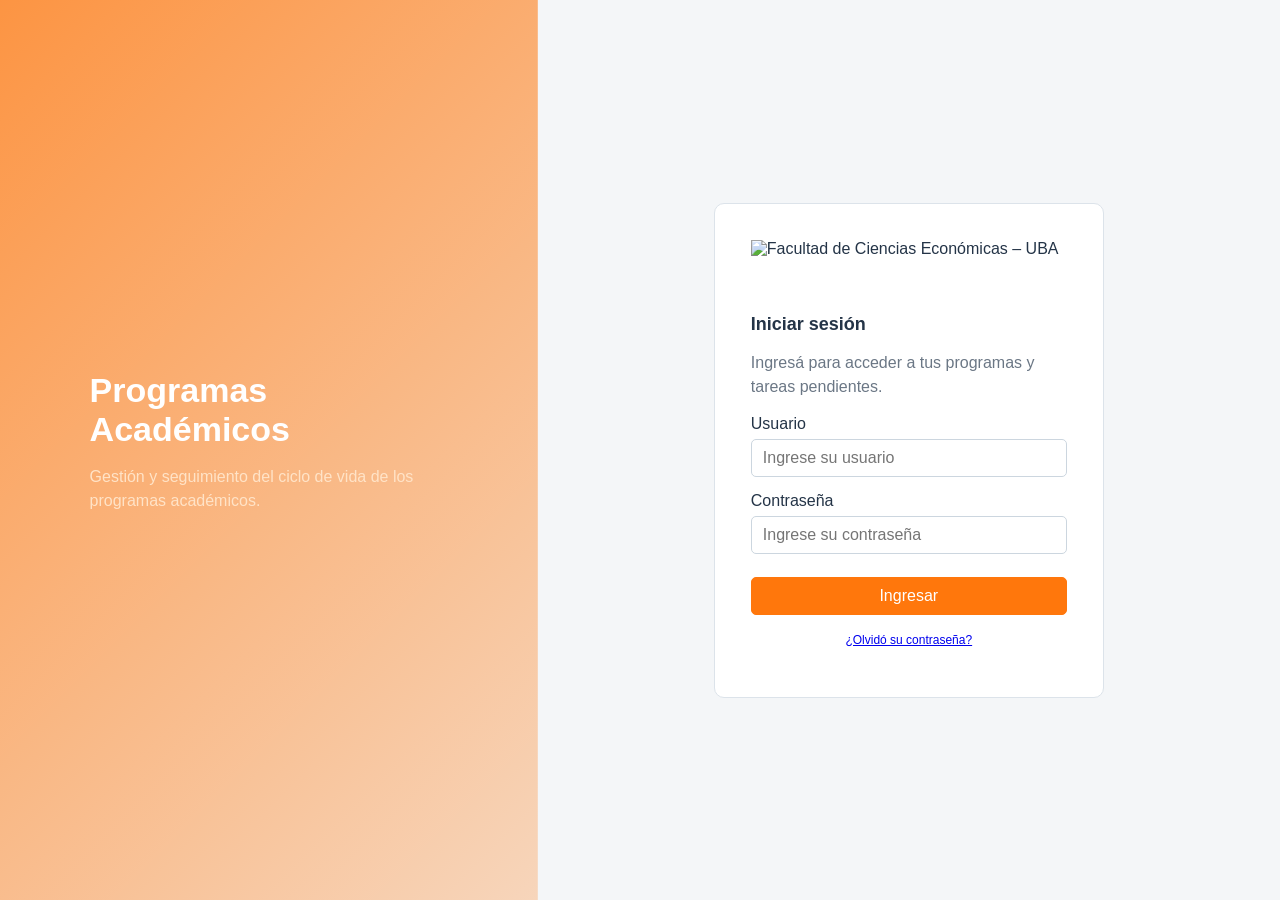
==== commit 305889bb: "Cambios impresion programa" ====
--- a/ProgramasAcademicos.html
+++ b/ProgramasAcademicos.html
@@ -1052,20 +1052,23 @@
   doc.setFont('helvetica','normal'); doc.setFontSize(16); if(typeof doc.setCharSpace==='function') doc.setCharSpace(0);
   const carreraLineas=doc.splitTextToSize(String(carrera),450-(120.60+w));
   doc.text(carreraLineas,120.60+w+5,552.74,{align:'left',lineHeightFactor:1.15});
+  /* Posiciones fijas, con margen amplio para que "Aprobado..." / "Nro."
+     no se superpongan con "Carrera" aunque ésta ocupe varias líneas
+     (hasta ~8-9 líneas de carrera quedan cubiertas con este margen). */
+  const aprobadoY=720, nroY=748;
   doc.setFont('helvetica','bold');
   doc.setFontSize(18);
-  doc.text('Aprobado por Res. Consejo Directivo (FCE)',297.64,640.72,{align:'center'});
-  doc.setFont('helvetica','normal');
-  doc.setFontSize(14);
+  doc.text('Aprobado por Res. Consejo Directivo (FCE)',297.64,aprobadoY,{align:'center'});
   const nro=`Nro.: ${resolucion || '________________'}`;
-  doc.text(nro,297.64,664.72,{align:'center'});
-
-  /* Texto de contradicción: pertenece a la carátula y queda por debajo de la resolución. */
+  doc.text(nro,297.64,nroY,{align:'center'});
+
+  /* Texto de contradicción: posición fija, con margen amplio antes del
+     borde inferior de la caja de la carátula (esa línea está ~811pt). */
   const contradiccion='En caso de contradicción entre las normas previstas en la publicación y las dictadas con carácter general por la Universidad o por la Facultad, prevalecerán éstas últimas.';
   doc.setFont('helvetica','normal');
   doc.setFontSize(8.5);
   const contradiccionX=92, contradiccionW=411, contradiccionLineas=doc.splitTextToSize(contradiccion,contradiccionW);
-  let contradiccionY=748;
+  let contradiccionY=776;
   contradiccionLineas.forEach(linea=>{
     doc.text(linea,contradiccionX,contradiccionY);
     contradiccionY+=11;
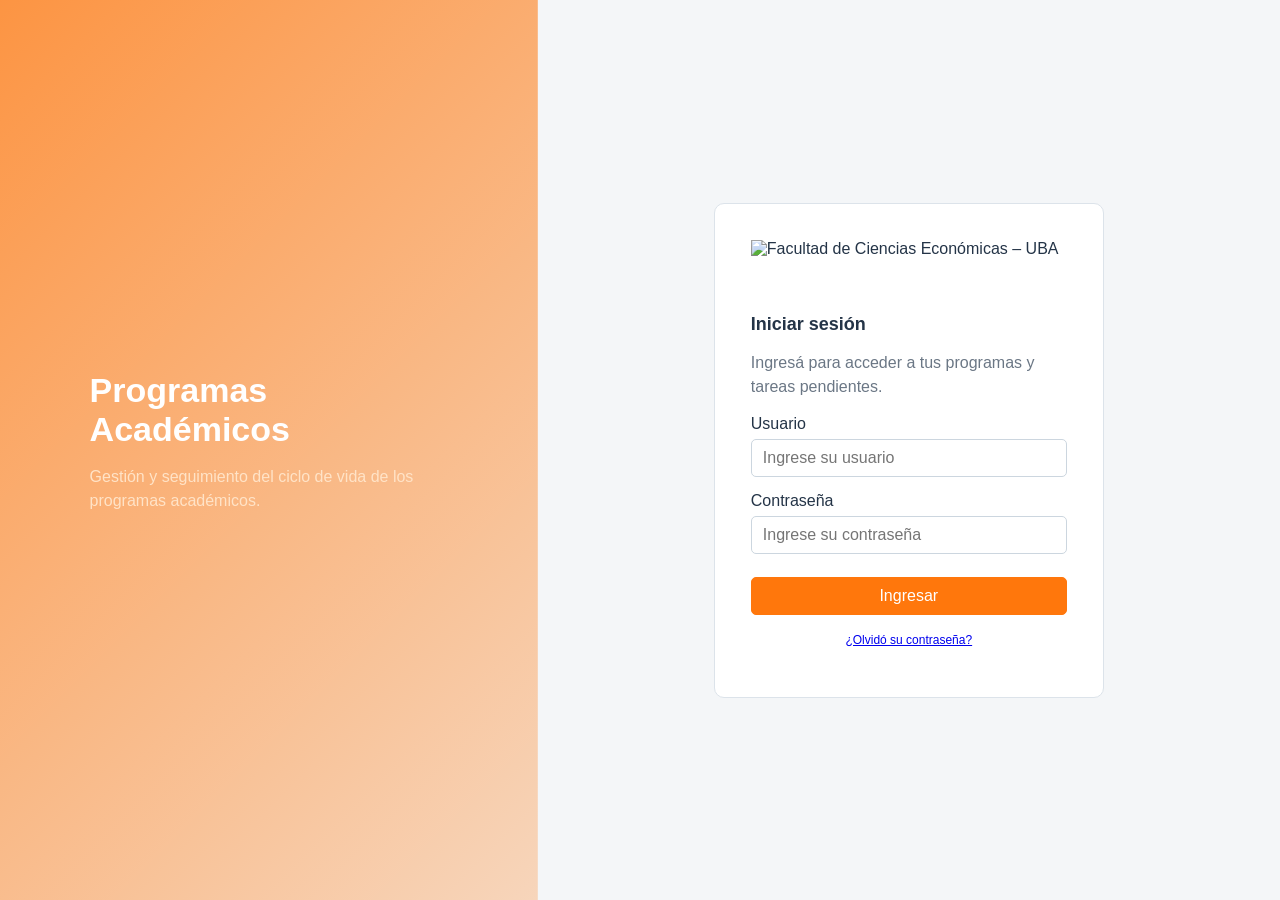
==== commit 9dbf9d63: "Cambios para la generación del programa en PDF" ====
--- a/ProgramasAcademicos.html
+++ b/ProgramasAcademicos.html
@@ -1023,6 +1023,27 @@
   const doc=new jsPDF({unit:'pt',format:'a4'});
   const pageW=doc.internal.pageSize.getWidth(), pageH=doc.internal.pageSize.getHeight();
 
+  /*
+     Limpieza de caracteres para las fuentes estándar de jsPDF (Helvetica).
+     Los textos pegados desde Word pueden traer guiones especiales, espacios
+     raros o viñetas que la fuente no tiene: jsPDF los dibuja mal (desaparecen
+     o se muestran con otra tipografía) y calcula mal el ancho de la línea.
+     Se reemplazan por equivalentes seguros antes de medir y dibujar.
+  */
+  function limpiarTextoPDF(texto){
+    return String(texto ?? '')
+      .normalize('NFC')
+      .replace(/\u0091/g,'\u2018').replace(/\u0092/g,'\u2019')
+      .replace(/\u0093/g,'\u201C').replace(/\u0094/g,'\u201D')
+      .replace(/\u0085/g,'...').replace(/\u2026/g,'...')
+      .replace(/[\u201A\u201B\u2032]/g,"'").replace(/[\u201E\u201F\u2033]/g,'"')
+      .replace(/[\u0095\u25AA\u25CF\u25E6\u2023\u2043\uF0B7\uF0A7\uF076\uF0D8\uF0FC]/g,'\u2022')
+      .replace(/\s*[\u0096\u0097\u2010-\u2015\u2212\uFE58\uFE63\uFF0D]\s*/g,(m)=>/\s/.test(m)?' - ':'-')
+      .replace(/[\u00A0\u1680\u2000-\u200A\u2028\u2029\u202F\u205F\u3000]/g,' ')
+      .replace(/[\u0000-\u0008\u000B\u000C\u000E-\u001F\u007F-\u009F\u00AD\u200B-\u200F\u2060\uFEFF]/g,'')
+      .replace(/[^\t\n\r\u0020-\u007E\u00A0-\u00FF\u2018\u2019\u201C\u201D\u2022]/g,'');
+  }
+
   /* ===== Página 1: Carátula.docx ===== */
   doc.addImage(CARATULA_BG_PNG,'PNG',0,0,pageW,pageH,undefined,'FAST');
   /*
@@ -1036,12 +1057,12 @@
   const nombreMateria=p.nombre_materia||p.name||'', codigo=p.codigo_materia??'', departamento=p.departamento||'', plan=p.year||'', titular=p.titular||'', carrera=p.career||'', resolucion=p.resolucion||'';
   function textFit(texto,x,y,maxWidth,size,style='normal',align='left'){
     let s=size;
-    while(s>8){ doc.setFont('helvetica',style); doc.setFontSize(s); if(doc.getTextWidth(String(texto))<=maxWidth) break; s-=0.5; }
-    doc.text(String(texto),x,y,{align});
+    while(s>8){ doc.setFont('helvetica',style); doc.setFontSize(s); if(doc.getTextWidth(limpiarTextoPDF(texto))<=maxWidth) break; s-=0.5; }
+    doc.text(limpiarTextoPDF(texto),x,y,{align});
   }
   function underlineText(texto,x,y,size,style='normal'){
-    doc.setFont('helvetica',style); doc.setFontSize(size); doc.text(String(texto),x,y);
-    const w=doc.getTextWidth(String(texto)); doc.setLineWidth(0.7); doc.line(x,y+1.5,x+w,y+1.5); return w;
+    doc.setFont('helvetica',style); doc.setFontSize(size); doc.text(limpiarTextoPDF(texto),x,y);
+    const w=doc.getTextWidth(limpiarTextoPDF(texto)); doc.setLineWidth(0.7); doc.line(x,y+1.5,x+w,y+1.5); return w;
   }
   textFit(`Departamento de ${departamento}`,297.64,316.86,310,20,'normal','center');
   let w=underlineText('Asignatura:',120.55,369.44,16,'normal'); textFit(nombreMateria,120.55+w+5,369.44,350-w,14,'bold','left');
@@ -1050,7 +1071,7 @@
   w=underlineText('Cátedra:',120.60,513.64,16,'normal'); textFit(`Prof. ${titular}`,120.60+w+5,513.64,435-(120.60+w),16,'normal','left');
   w=underlineText('Carrera:',120.60,552.74,16,'normal');
   doc.setFont('helvetica','normal'); doc.setFontSize(16); if(typeof doc.setCharSpace==='function') doc.setCharSpace(0);
-  const carreraLineas=doc.splitTextToSize(String(carrera),450-(120.60+w));
+  const carreraLineas=doc.splitTextToSize(limpiarTextoPDF(carrera),450-(120.60+w));
   doc.text(carreraLineas,120.60+w+5,552.74,{align:'left',lineHeightFactor:1.15});
   /* Posiciones fijas, con margen amplio para que "Aprobado..." / "Nro."
      no se superpongan con "Carrera" aunque ésta ocupe varias líneas
@@ -1059,7 +1080,7 @@
   doc.setFont('helvetica','bold');
   doc.setFontSize(18);
   doc.text('Aprobado por Res. Consejo Directivo (FCE)',297.64,aprobadoY,{align:'center'});
-  const nro=`Nro.: ${resolucion || '________________'}`;
+  const nro=`Nro.: ${limpiarTextoPDF(resolucion) || '________________'}`;
   doc.text(nro,297.64,nroY,{align:'center'});
 
   /* Texto de contradicción: posición fija, con margen amplio antes del
@@ -1080,8 +1101,7 @@
   function nuevaPagina(){doc.addPage();y=48;}
   function asegurar(h){if(y+h>pageBottom)nuevaPagina();}
   function normalizarTextoPDF(texto){
-    let t=String(texto ?? '')
-      .replace(/[\u00A0\u202F]/g,' ')
+    let t=limpiarTextoPDF(texto)
       .replace(/[ \t\r\n]+/g,' ')
       .normalize('NFC')
       .replace(/[\u0300-\u036f\u200B-\u200F\u2060\uFEFF\u00AD]/g,'')
@@ -1103,6 +1123,19 @@
     }
     return t;
   }
+  function ajustarLineas(lineas,ancho){
+    const res=[];
+    lineas.forEach(l=>{
+      if(doc.getTextWidth(l)<=ancho){ res.push(l); return; }
+      let actual='';
+      for(const ch of l){
+        if(actual && doc.getTextWidth(actual+ch)>ancho){ res.push(actual); actual=ch; }
+        else actual+=ch;
+      }
+      if(actual) res.push(actual);
+    });
+    return res;
+  }
   function addText(texto,{size=10,style='normal',align='left',gapBefore=0,gapAfter=7,indent=0}={}){
     const limpio=normalizarTextoPDF(texto);
     if(!limpio)return;
@@ -1110,7 +1143,16 @@
     y+=gapBefore;
     const ancho=Math.max(40,maxWidth-indent);
     const lineHeight=size*1.35;
-    const lineas=doc.splitTextToSize(limpio,ancho);
+    /*
+       La fuente y el tamaño del bloque se fijan ANTES de cortar en renglones:
+       si no, splitTextToSize mide con la tipografía del bloque anterior
+       (p. ej. un título en negrita) y los renglones quedan más cortos o se
+       pasan del margen derecho.
+    */
+    doc.setFont('helvetica',style);
+    doc.setFontSize(size);
+    if(typeof doc.setCharSpace==='function') doc.setCharSpace(0);
+    const lineas=ajustarLineas(doc.splitTextToSize(limpio,ancho),ancho);
     lineas.forEach(linea=>{
       asegurar(lineHeight+3);
       /*
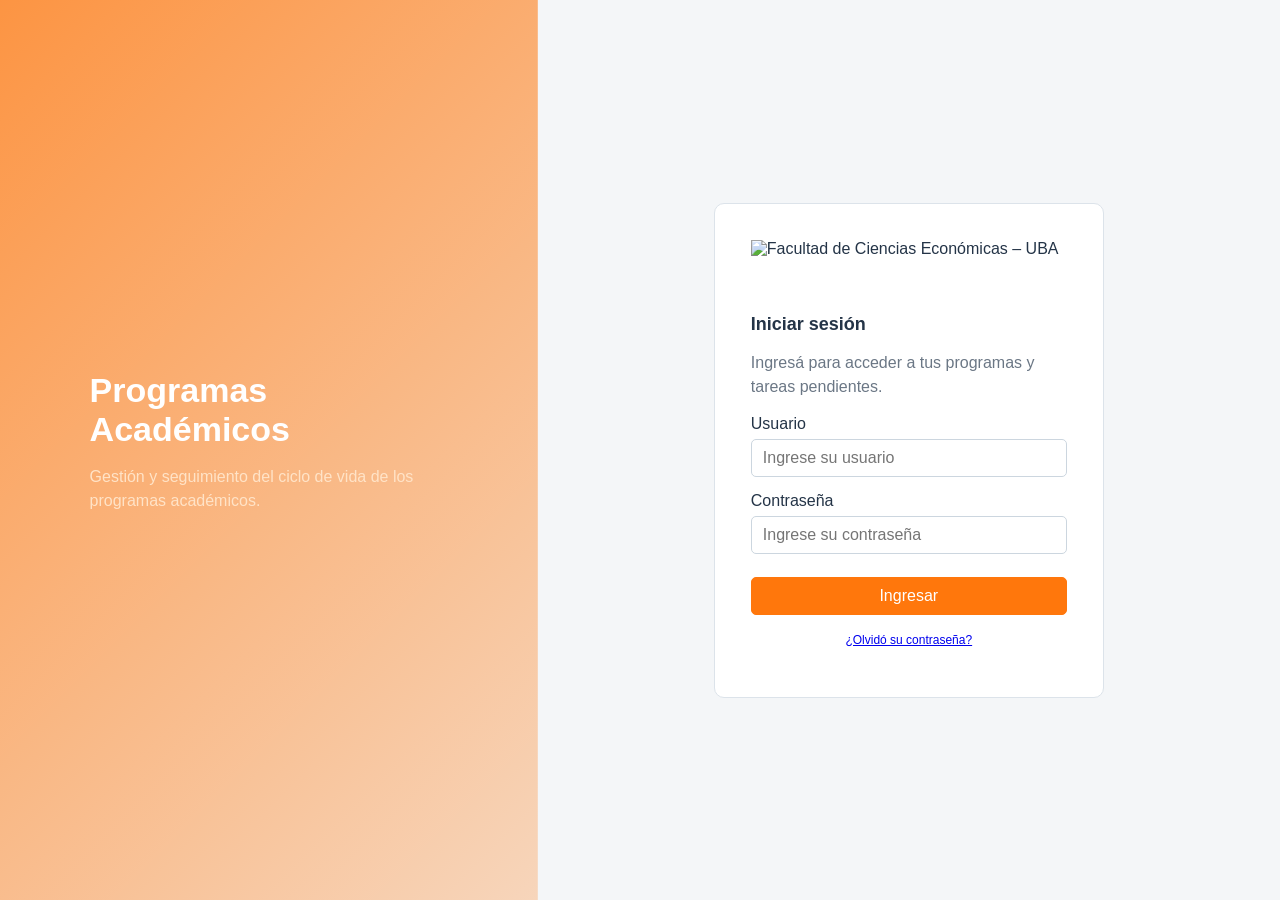
==== commit 9a45f790: "Cambio Drector Departamento + Notificación Director + Reso editable + Tarjeta finalizados" ====
--- a/ProgramasAcademicos.html
+++ b/ProgramasAcademicos.html
@@ -136,7 +136,7 @@
       <option value="SUBSECRETARIA_1">Subsecretaría_1 (Métodos)</option>
       <option value="SUBSECRETARIA_2">Subsecretaría_2 (Bibliografía)</option>
       <option value="DIRECCION_ACADEMICA">Dirección Académica</option>
-      <option value="DIRECTOR_DEPARTAMENTO">Director/a de carrera</option>
+      <option value="DIRECTOR_DEPARTAMENTO">Director/a de Departamento</option>
     </select></div>
   </header>
   <main class="main">
@@ -197,7 +197,7 @@
  SUBSECRETARIA_1:'Subsecretaría_1',
  SUBSECRETARIA_2:'Subsecretaría_2',
  DIRECCION_ACADEMICA:'Dirección Académica',
- DIRECTOR_DEPARTAMENTO:'Director/a de carrera'
+ DIRECTOR_DEPARTAMENTO:'Director/a de Departamento'
 };
 
 let role='TITULAR_CATEDRA';
@@ -303,7 +303,7 @@
 
 function statusBadge(s){
  const cls={BORRADOR:'draft',EN_REVISION:'review',EN_REVISION_ACADEMICA:'academic',APROBADO:'approved',FINALIZADO:'approved'};
- const label={BORRADOR:'BORRADOR',EN_REVISION:'EN REVISIÓN (Director de carrera)',EN_REVISION_ACADEMICA:'EN REVISIÓN ACADÉMICA',APROBADO:'APROBADO',FINALIZADO:'FINALIZADO'};
+ const label={BORRADOR:'BORRADOR',EN_REVISION:'EN REVISIÓN (Director de Departamento)',EN_REVISION_ACADEMICA:'EN REVISIÓN ACADÉMICA',APROBADO:'APROBADO',FINALIZADO:'FINALIZADO'};
  return `<span class="badge ${cls[s]||'draft'}">${label[s]||s}</span>`;
 }
 
@@ -365,8 +365,68 @@
  return `<h1>Notificaciones</h1><div class="card">${t.items.map(it=>`<div class="notice ${it.p.origenCorreccion?'warn':''}"><b>${it.tarea}</b><br>${escapeHtml(it.p.nombre_materia||it.p.name||'')} (${escapeHtml(it.p.career||'')}) requiere tu intervención.</div>`).join('')}</div>`;
 }
 function profile(){
- return `<h1>Perfil</h1><div class="card"><h2>${roleNames[role]}</h2><p>Identificador de mockup: <b>${role}</b></p><button class="btn" onclick="document.getElementById('roleSelect').focus()">Cambiar rol</button></div>
- <div class="card"><h2>Datos de la simulación</h2><p>Los datos de los programas se guardan en el almacenamiento local del navegador (localStorage), simulando una base de datos real. Podés cerrar la pestaña y volver: los cambios van a seguir ahí.</p><button class="btn danger" onclick="reiniciarDatos()">Reiniciar datos de demostración</button></div>`;
+ return `<h1>Perfil</h1>
+ <div class="card"><h2>Datos de la simulación</h2><p>Los datos de los programas se guardan en el almacenamiento local del navegador (localStorage), simulando una base de datos real. Podés cerrar la pestaña y volver: los cambios van a seguir ahí.</p><button class="btn danger" onclick="reiniciarDatos()">Reiniciar datos de demostración</button></div><!-- Dentro de la solapa Perfil -->
+<div class="perfil-seccion" style="margin-top: 20px; padding: 15px; border: 1px solid #ccc; background: #f9f9f9; border-radius: 4px;">
+    <h4 style="margin-top: 0;">Sincronización de Dispositivo</h4>
+    <p style="font-size: 14px; color: #555;">Exportá o importá tus programas académicos guardados localmente para usarlos en otra computadora.</p>
+    
+    <!-- Botón para bajar el archivo JSON -->
+    <button onclick="exportarDatosUBA()" style="padding: 8px 12px; background-color: #218838; color: white; border: none; border-radius: 4px; cursor: pointer; margin-right: 10px;">
+        Exportar Datos
+    </button>
+
+    <!-- Input oculto y botón para subir el archivo JSON -->
+    <input type="file" id="importarFileUBA" onchange="importarDatosUBA(this)" style="display:none" accept=".json">
+    <button onclick="document.getElementById('importarFileUBA').click()" style="padding: 8px 12px; background-color: #0056b3; color: white; border: none; border-radius: 4px; cursor: pointer;">
+        Importar Datos
+    </button>
+</div>`;
+
+}
+// Función para exportar todo el localStorage a un archivo
+function exportarDatosUBA() {
+    if (localStorage.length === 0) {
+        alert("No hay programas académicos o datos guardados localmente en este dispositivo.");
+        return;
+    }
+    const datos = JSON.stringify(localStorage);
+    const blob = new Blob([datos], { type: "application/json" });
+    const url = URL.createObjectURL(blob);
+    
+    const a = document.createElement("a");
+    a.href = url;
+    a.download = "programas_academicos_uba.json";
+    document.body.appendChild(a);
+    a.click();
+    
+    document.body.removeChild(a);
+    URL.revokeObjectURL(url);
+}
+
+// Función para importar el archivo y sobreescribir el localStorage
+function importarDatosUBA(input) {
+    const archivo = input.files[0];
+    if (!archivo) return;
+
+    const lector = new FileReader();
+    lector.onload = function(evento) {
+        try {
+            const datosGuardados = JSON.parse(evento.target.result);
+            
+            // Reemplaza el contenido local por el importado
+            localStorage.clear(); 
+            for (const clave in datosGuardados) {
+                localStorage.setItem(clave, datosGuardados[clave]);
+            }
+            
+            alert("¡Programas importados con éxito! La página se recargará para actualizar la vista.");
+            location.reload(); 
+        } catch (error) {
+            alert("Error: El archivo seleccionado no es válido.");
+        }
+    };
+    lector.readAsText(archivo);
 }
 
 function programList(){
@@ -375,7 +435,7 @@
  <select id="estadoFilter" onchange="aplicarFiltros()">
    <option value="">Estado: Todos</option>
    <option value="BORRADOR">Borrador</option>
-   <option value="EN_REVISION">En revisión (Director de carrera)</option>
+   <option value="EN_REVISION">En revisión (Director de departamento)</option>
    <option value="EN_REVISION_ACADEMICA">En revisión académica</option>
    <option value="APROBADO">Aprobado</option>
    <option value="FINALIZADO">Finalizado</option>
@@ -557,7 +617,7 @@
 
  if(p.state==='BORRADOR' && p.origenCorreccion){
    const obs=p.origenCorreccion==='DIRECTOR'?(p.conformidadDirector&&p.conformidadDirector.observacion):observacionAcademica(p);
-   const origenLabel=p.origenCorreccion==='DIRECTOR'?'el Director/a de carrera':'la revisión académica';
+   const origenLabel=p.origenCorreccion==='DIRECTOR'?'el Director/a de Departamento':'la revisión académica';
    html+=`<div class="notice warn"><b>Corrección solicitada</b><br>Observación de ${origenLabel}: ${escapeHtml(obs||'Se solicitaron correcciones sobre el programa.')}</div>`;
  }
 
@@ -895,7 +955,7 @@
    const reenvio=p.origenCorreccion==='DIRECTOR';
    p.state='EN_REVISION';
    p.conformidadDirector={status:'PENDIENTE'};
-   addHistory(p,roleNames.TITULAR_CATEDRA,reenvio?'Reenvía programa corregido':'Solicita conformidad','Queda a la espera de la conformidad del Director/a de carrera.');
+   addHistory(p,roleNames.TITULAR_CATEDRA,reenvio?'Reenvía programa corregido':'Solicita conformidad','Queda a la espera de la conformidad del/de la Director/a de Departamento.');
  }
  p.origenCorreccion=null;
  save();
@@ -1009,7 +1069,8 @@
     }else{
       bloques.push({tipo:'label',texto:def.label});
       const contenido=sec.content||'—';
-      contenido.split(/\r?\n/).forEach(linea=>{const t=linea.trim(); if(t) bloques.push({tipo:'texto',texto:t});});
+      const esBiblio=def.sectionTitle==='C. Bibliografía';
+      contenido.split(/\r?\n/).forEach(linea=>{const t=linea.trim(); if(t) bloques.push({tipo:'texto',texto:t,links:esBiblio});});
     }
   });
   return bloques;
@@ -1136,7 +1197,32 @@
     });
     return res;
   }
-  function addText(texto,{size=10,style='normal',align='left',gapBefore=0,gapAfter=7,indent=0}={}){
+  /* ---- URLs clicables en bibliografía ---- */
+  function detectarUrls(texto){
+    const rangos=[], re=/\b(?:https?:\/\/|www\.)[^\s<>"]+/gi; let m;
+    while((m=re.exec(texto))){
+      let u=m[0];
+      /* se descarta puntuación final que no forma parte de la dirección */
+      while(u.length && (/[.,;:!?'"\u2019\u201D\]}]$/.test(u) || (u.endsWith(')') && (u.match(/\)/g)||[]).length>(u.match(/\(/g)||[]).length))) u=u.slice(0,-1);
+      if(u.length<=4) continue;
+      rangos.push({ini:m.index,fin:m.index+u.length,url:/^www\./i.test(u)?'https://'+u:u});
+    }
+    return rangos;
+  }
+  /* Parte un renglón en tramos (texto común / URL) según los rangos de URL. */
+  function tramosDeLinea(linea,ini,rangos){
+    const fin=ini+linea.length, res=[]; let pos=ini;
+    rangos.forEach(r=>{
+      const a=Math.max(r.ini,ini), b=Math.min(r.fin,fin);
+      if(a>=b) return;
+      if(a>pos) res.push({t:linea.slice(pos-ini,a-ini),url:null});
+      res.push({t:linea.slice(a-ini,b-ini),url:r.url});
+      pos=b;
+    });
+    if(pos<fin) res.push({t:linea.slice(pos-ini),url:null});
+    return res.length?res:[{t:linea,url:null}];
+  }
+  function addText(texto,{size=10,style='normal',align='left',gapBefore=0,gapAfter=7,indent=0,links=false}={}){
     const limpio=normalizarTextoPDF(texto);
     if(!limpio)return;
     if(typeof doc.setCharSpace==='function') doc.setCharSpace(0);
@@ -1153,7 +1239,9 @@
     doc.setFontSize(size);
     if(typeof doc.setCharSpace==='function') doc.setCharSpace(0);
     const lineas=ajustarLineas(doc.splitTextToSize(limpio,ancho),ancho);
+    const rangosUrl=links?detectarUrls(limpio):[]; let cursor=0;
     lineas.forEach(linea=>{
+      let iniLinea=limpio.indexOf(linea,cursor); if(iniLinea<0) iniLinea=cursor; cursor=iniLinea+linea.length;
       asegurar(lineHeight+3);
       /*
          Fijar explícitamente fuente y espaciado en cada renglón evita que
@@ -1163,7 +1251,23 @@
       doc.setFontSize(size);
       if(typeof doc.setCharSpace==='function') doc.setCharSpace(0);
       const x=align==='center'?297.64:marginX+indent;
-      doc.text(linea,x,y,{align:'left'});
+      if(!rangosUrl.length){
+        doc.text(linea,x,y,{align:'left'});
+      }else{
+        let xi=x;
+        tramosDeLinea(linea,iniLinea,rangosUrl).forEach(tr=>{
+          doc.setFont('helvetica',style); doc.setFontSize(size);
+          if(tr.url) doc.setTextColor(5,99,193); else doc.setTextColor(0,0,0);
+          doc.text(tr.t,xi,y,{align:'left'});
+          const wt=doc.getTextWidth(tr.t);
+          if(tr.url){
+            doc.setDrawColor(5,99,193); doc.setLineWidth(0.5); doc.line(xi,y+1.5,xi+wt,y+1.5);
+            doc.link(xi,y-size*0.85,wt,size*1.15,{url:tr.url});
+          }
+          xi+=wt;
+        });
+        doc.setTextColor(0,0,0); doc.setDrawColor(0,0,0);
+      }
       y+=lineHeight;
     });
     y+=gapAfter;
@@ -1174,7 +1278,7 @@
     else if(b.tipo==='subseccion') addText(b.texto,{size:11,style:'bold',gapBefore:6,gapAfter:5});
     else if(b.tipo==='label') addText(b.texto,{size:10,style:'bold',gapAfter:4});
     else if(b.tipo==='bullet') addText(`• ${b.texto}`,{size:10,indent:10,gapAfter:3});
-    else addText(b.texto,{size:10,style:'normal',gapAfter:6});
+    else addText(b.texto,{size:10,style:'normal',gapAfter:6,links:!!b.links});
   });
   const pdfBlob=doc.output('blob'), pdfUrl=URL.createObjectURL(pdfBlob), nuevaVentana=window.open(pdfUrl,'_blank');
   if(!nuevaVentana){const enlace=document.createElement('a'); enlace.href=pdfUrl; enlace.download=nombreArchivoPrograma(p); enlace.click();}
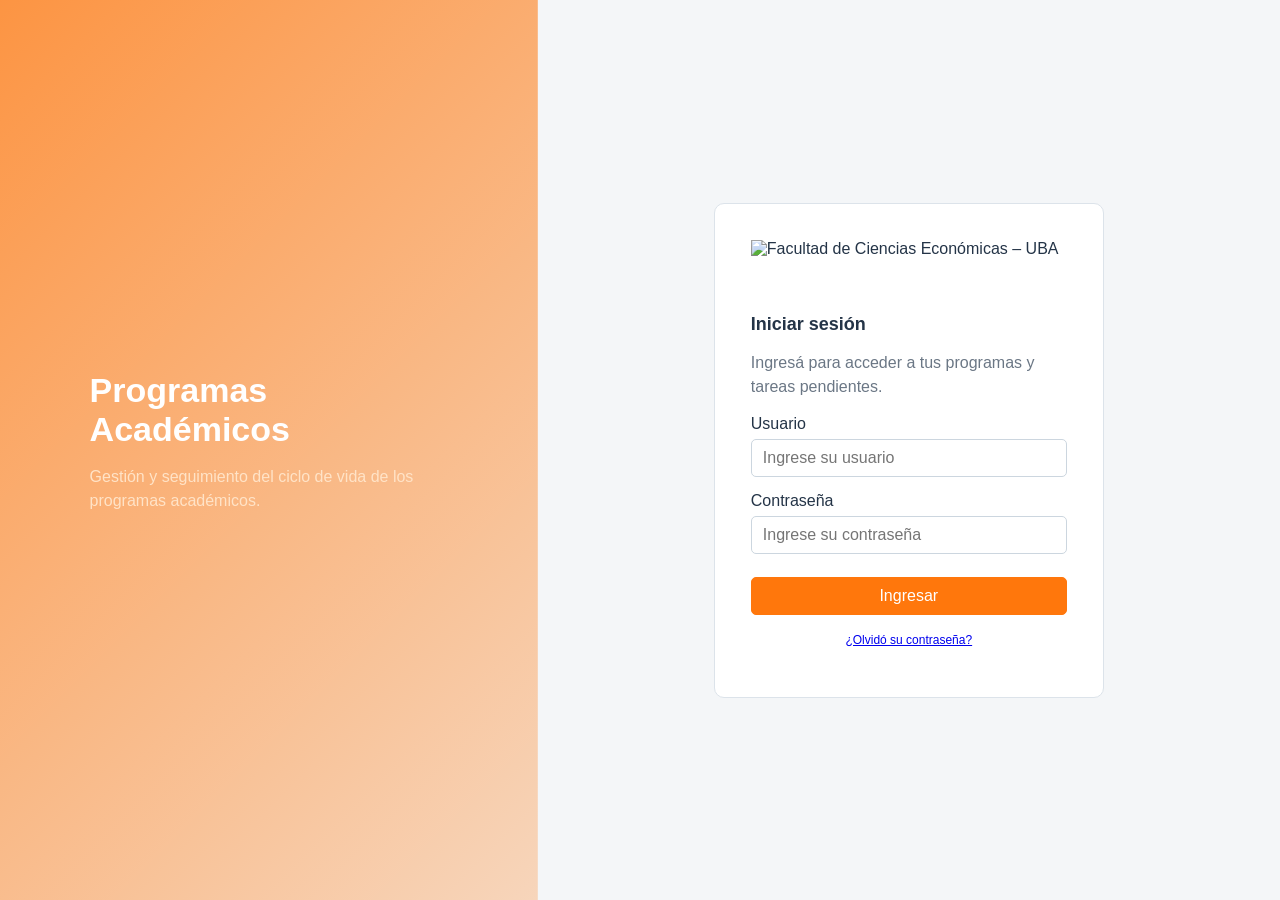
==== commit da0e37b4: "Cambio Drector Departamento + Notificación Director + Reso editable + Tarjeta finalizados" ====
--- a/ProgramasAcademicos.html
+++ b/ProgramasAcademicos.html
@@ -33,6 +33,7 @@
 .card{background:#fff;border:1px solid var(--border);border-radius:8px;padding:20px;margin-bottom:18px;box-shadow:0 1px 2px rgba(0,0,0,.03)}
 .grid{display:grid;grid-template-columns:repeat(2,minmax(0,1fr));gap:18px}
 .grid3{display:grid;grid-template-columns:repeat(3,minmax(0,1fr));gap:18px}
+.grid4{grid-template-columns:repeat(4,minmax(0,1fr))}
 .toolbar{display:flex;gap:10px;align-items:center;justify-content:space-between;margin-bottom:15px}
 .toolbar .left,.toolbar .right{display:flex;gap:9px;align-items:center}
 input,select,textarea{border:1px solid #ccd6df;border-radius:5px;padding:9px 11px;background:#fff}
@@ -43,6 +44,7 @@
 .btn.success{background:var(--green);border-color:var(--green);color:#fff}
 .btn.warn{background:#fff7e3;border-color:#f0d18b;color:#986800}
 .btn.danger{background:#fff1f1;border-color:#efc1c1;color:#a03b3b}
+.btn.red{background:#c62828;border-color:#c62828;color:#fff}
 .btn.small{padding:6px 10px;font-size:12px}
 .btn:disabled{opacity:.5;cursor:not-allowed}
 .badge{display:inline-block;padding:4px 8px;border-radius:12px;font-size:11px;font-weight:700}
@@ -74,6 +76,9 @@
 .notice{padding:13px 15px;border-radius:6px;background:#fff4e9;border:1px solid #ffd9b3;margin-bottom:15px}
 .notice.success{background:#edfaf4;border-color:#c9ecd9}
 .notice.warn{background:#fff8e8;border-color:#f0d89f}
+.alert-overlay{position:fixed;top:0;left:0;width:100%;height:100%;z-index:10000;display:flex;align-items:center;justify-content:center;padding:20px;background:rgba(20,30,40,.45)}
+.alert-box{background:#fff;border-radius:10px;padding:26px 28px 22px;max-width:420px;width:100%;text-align:center;box-shadow:0 12px 40px rgba(0,0,0,.25)}
+.alert-msg{margin:0 0 20px;font-size:15px;line-height:1.45;white-space:pre-line;color:var(--text)}
 .comment{border-left:3px solid #f0b73a;padding:10px 13px;background:#fffaf0;margin:9px 0}
 textarea:disabled,input:disabled{background:#eef1f4;color:#596775;cursor:not-allowed;opacity:1}
 .bullet-preview{margin-top:12px;padding:12px 15px;background:#f7f9fb;border:1px solid #e3e8ed;border-radius:5px;min-height:45px}
@@ -172,6 +177,38 @@
 
 const STORAGE_KEY='pa_mock_data_v2';
 
+/* ---------- Alertas centradas (reemplazan al alert nativo del navegador) ---------- */
+const colaAlertas=[]; let alertaAbierta=false;
+function mostrarAlerta(mensaje,alCerrar){
+  colaAlertas.push({mensaje:String(mensaje==null?'':mensaje),alCerrar});
+  if(!alertaAbierta) abrirSiguienteAlerta();
+}
+function abrirSiguienteAlerta(){
+  const item=colaAlertas.shift();
+  if(!item){ alertaAbierta=false; return; }
+  alertaAbierta=true;
+  const overlay=document.createElement('div');
+  overlay.className='alert-overlay';
+  overlay.setAttribute('role','alertdialog'); overlay.setAttribute('aria-modal','true');
+  const box=document.createElement('div'); box.className='alert-box';
+  const msg=document.createElement('p'); msg.className='alert-msg'; msg.textContent=item.mensaje;
+  const btn=document.createElement('button'); btn.type='button'; btn.className='btn primary'; btn.textContent='Aceptar';
+  let cerrado=false;
+  function cerrar(){
+    if(cerrado) return; cerrado=true;
+    document.removeEventListener('keydown',onKey,true);
+    overlay.remove();
+    if(item.alCerrar) item.alCerrar();
+    abrirSiguienteAlerta();
+  }
+  function onKey(e){ if(e.key==='Escape'||e.key==='Enter'){ e.preventDefault(); e.stopPropagation(); cerrar(); } }
+  btn.addEventListener('click',cerrar);
+  document.addEventListener('keydown',onKey,true);
+  box.appendChild(msg); box.appendChild(btn); overlay.appendChild(box); document.body.appendChild(overlay);
+  btn.focus();
+}
+window.alert=function(mensaje){ mostrarAlerta(mensaje); };
+
 const SECTION_DEFS=[
  {key:'contenidosMinimos',label:'Contenidos mínimos',sectionTitle:'A. Encuadre',locked:true,reviewGroup:'encuadre'},
  {key:'razonesInclusion',label:'Razones que justifican la inclusión de la asignatura dentro del plan de estudios. Su importancia en la formación profesional',sectionTitle:'A. Encuadre',locked:false,reviewGroup:'encuadre'},
@@ -278,6 +315,7 @@
 /* ---------- Helpers ---------- */
 function getProgram(id){ return db.programs.find(p=>p.id===Number(id)); }
 function addHistory(p,actor,accion,detalle){ p.history=p.history||[]; p.history.push({fecha:new Date().toISOString(),actor,accion,detalle:detalle||'—'}); }
+function tieneResolucion(p){ return p.resolucion!=null && String(p.resolucion).trim()!==''; }
 function fmtDate(iso){ if(!iso) return ''; const d=new Date(iso); return d.toLocaleString('es-AR',{day:'2-digit',month:'2-digit',year:'numeric',hour:'2-digit',minute:'2-digit'}); }
 function pad(n,len){ return String(n).padStart(len,'0'); }
 function progreso(p){ const keys=SECTION_DEFS.map(s=>s.key); const done=keys.filter(k=>p.sections[k].completed).length; return Math.round(100*done/keys.length); }
@@ -336,24 +374,29 @@
    if(role==='DIRECCION_ACADEMICA' && p.state==='APROBADO' && !p.resolucion){
      items.push({p,tarea:'Completar Resolución',descripcion:'Completar Resolución',accionLabel:'Ver',cls:'primary'});
    }
+   if(role==='DIRECTOR_DEPARTAMENTO' && p.state==='FINALIZADO' && tieneResolucion(p) && !p.directorNotificado){
+     items.push({p,tarea:'Se solicita su notificación',descripcion:'Programa con número de resolución asignado',accionLabel:'Notificarse',cls:'primary',onclick:`notificarseResolucion(${p.id})`});
+   }
  });
  return {items};
 }
 function renderTaskTable(items){
  if(!items.length) return `<p class="muted">No tenés tareas pendientes.</p>`;
- return `<table><tr><th>Programa</th><th>Carrera</th><th>Tarea</th><th>Descripción</th><th>Acción</th></tr>${items.map(it=>`<tr><td>${escapeHtml(it.p.nombre_materia||it.p.name||'')}</td><td>${escapeHtml(it.p.career||'')}</td><td>${escapeHtml(it.tarea)}</td><td>${escapeHtml(it.descripcion||it.tarea)}</td><td><button class="btn small ${it.cls}" onclick="openProgram(${it.p.id})">${escapeHtml(it.accionLabel)}</button></td></tr>`).join('')}</table>`;
+ return `<table><tr><th>Programa</th><th>Carrera</th><th>Tarea</th><th>Descripción</th><th>Acción</th></tr>${items.map(it=>`<tr><td>${escapeHtml(it.p.nombre_materia||it.p.name||'')}</td><td>${escapeHtml(it.p.career||'')}</td><td>${escapeHtml(it.tarea)}</td><td>${escapeHtml(it.descripcion||it.tarea)}</td><td><button class="btn small ${it.cls}" onclick="${it.onclick||'openProgram('+it.p.id+')'}">${escapeHtml(it.accionLabel)}</button></td></tr>`).join('')}</table>`;
 }
 
 /* ---------- Pantallas ---------- */
 function dashboard(){
  const t=taskSummary();
  const aprobados=db.programs.filter(p=>p.state==='APROBADO').length;
+ const finalizadosConResolucion=db.programs.filter(p=>p.state==='FINALIZADO' && tieneResolucion(p)).length;
  return `<div class="toolbar"><div><h1>Bienvenido</h1><p>Aquí encontrás tus tareas pendientes y el estado de tus programas.</p></div>
  ${role==='DIRECCION_ACADEMICA'?'<button class="btn primary" onclick="newProgram()">+ Nuevo programa</button>':''}</div>
- <div class="grid3">
+ <div class="grid3 grid4">
    <div class="card"><div class="muted">Programas</div><div class="stat">${db.programs.length}</div><div class="muted">en el sistema</div></div>
    <div class="card"><div class="muted">Tareas pendientes</div><div class="stat">${t.items.length}</div><div class="muted">requieren intervención</div></div>
    <div class="card"><div class="muted">Aprobados</div><div class="stat">${aprobados}</div><div class="muted">este ciclo</div></div>
+   <div class="card"><div class="muted">Finalizados con resolución</div><div class="stat">${finalizadosConResolucion}</div><div class="muted">programas con número de resolución</div></div>
  </div>
  <div class="card"><h2>Mis tareas</h2>${renderTaskTable(t.items)}</div>
  <div class="card"><h2>Acceso rápido</h2><button class="btn primary" onclick="render('programs')">Ver todos los programas</button> <button class="btn primary" onclick="render('tasks')">Ver mis tareas</button></div>`;
@@ -361,8 +404,9 @@
 function tasks(){ return `<h1>Mis tareas</h1><p>Las tareas se muestran según el rol seleccionado.</p><div class="card">${renderTaskTable(taskSummary().items)}</div>`; }
 function notifications(){
  const t=taskSummary();
- if(!t.items.length) return `<h1>Notificaciones</h1><div class="card"><p class="muted">No tenés notificaciones nuevas.</p></div>`;
- return `<h1>Notificaciones</h1><div class="card">${t.items.map(it=>`<div class="notice ${it.p.origenCorreccion?'warn':''}"><b>${it.tarea}</b><br>${escapeHtml(it.p.nombre_materia||it.p.name||'')} (${escapeHtml(it.p.career||'')}) requiere tu intervención.</div>`).join('')}</div>`;
+ const guardadas=(db.notificaciones||[]).filter(n=>(n.roles||[]).includes(role)).slice().reverse();
+ if(!t.items.length && !guardadas.length) return `<h1>Notificaciones</h1><div class="card"><p class="muted">No tenés notificaciones nuevas.</p></div>`;
+ return `<h1>Notificaciones</h1><div class="card">${guardadas.map(n=>`<div class="notice success"><b>${escapeHtml(n.titulo||'Notificación')}</b><br>${escapeHtml(n.texto||'')}<br><span class="muted">${fmtDate(n.fecha)}</span></div>`).join('')}${t.items.map(it=>`<div class="notice ${it.p.origenCorreccion?'warn':''}"><b>${it.tarea}</b><br>${escapeHtml(it.p.nombre_materia||it.p.name||'')} (${escapeHtml(it.p.career||'')}) requiere tu intervención.</div>`).join('')}</div>`;
 }
 function profile(){
  return `<h1>Perfil</h1>
@@ -420,8 +464,8 @@
                 localStorage.setItem(clave, datosGuardados[clave]);
             }
             
-            alert("¡Programas importados con éxito! La página se recargará para actualizar la vista.");
-            location.reload(); 
+            mostrarAlerta("¡Programas importados con éxito! La página se recargará para actualizar la vista.",()=>location.reload());
+
         } catch (error) {
             alert("Error: El archivo seleccionado no es válido.");
         }
@@ -624,7 +668,8 @@
  html+=`<div class="card"><div class="toolbar"><div><b>Estado del programa</b></div><div>${progreso(p)}% completo</div></div><div class="progress"><span style="width:${progreso(p)}%"></span></div></div>`;
 
  if(role==='DIRECCION_ACADEMICA' && ['APROBADO','FINALIZADO'].includes(p.state)){
-   html+=`<div class="card"><h2>Resolución del Consejo Directivo</h2>${p.state==='APROBADO'?`<p class="muted">Completá el número de la resolución que formaliza el programa. Al guardar, el programa pasará a estado FINALIZADO.</p><div class="toolbar" style="justify-content:flex-start;gap:10px;margin-bottom:0"><input id="numeroResolucion" placeholder="Número de resolución" value="${escapeHtml(p.resolucion||'')}"><button class="btn primary" onclick="guardarResolucion(${p.id})">Guardar</button><button class="btn" onclick="imprimirPrograma(${p.id})">Imprimir</button></div>`:`<div class="toolbar" style="justify-content:flex-start;gap:10px;margin-bottom:0"><div><label>Número de resolución</label><input id="numeroResolucion" value="${escapeHtml(p.resolucion||'')}" disabled></div><button class="btn primary" onclick="imprimirPrograma(${p.id})">Imprimir</button></div>`}</div>`;
+   const finalizado=p.state==='FINALIZADO';
+   html+=`<div class="card"><h2>Resolución del Consejo Directivo</h2>${finalizado?'':`<p class="muted">Completá el número de la resolución que formaliza el programa. Al guardar, el programa pasará a estado FINALIZADO.</p>`}<div class="toolbar" style="justify-content:flex-start;gap:10px;margin-bottom:0"><div>${finalizado?'<label>Número de resolución</label>':''}<input id="numeroResolucion" placeholder="Número de resolución" value="${escapeHtml(p.resolucion||'')}" ${finalizado?'disabled':''} oninput="sincronizarEditarResolucion()"></div><button class="btn red" id="btnEditarResolucion" onclick="habilitarEdicionResolucion()" ${finalizado && tieneResolucion(p)?'':'disabled'}>Editar</button><button class="btn primary" id="btnGuardarResolucion" onclick="guardarResolucion(${p.id})" ${finalizado?'disabled':''}>Guardar</button><button class="btn ${finalizado?'primary':''}" onclick="imprimirPrograma(${p.id})">Imprimir</button></div></div>`;
  }
 
  const rolesConEdicion=['TITULAR_CATEDRA','DIRECCION_ACADEMICA','SUBSECRETARIA_1','SUBSECRETARIA_2','DIRECTOR_DEPARTAMENTO'];
@@ -767,13 +812,13 @@
         <textarea id="secContent" ${locked?'disabled':''} placeholder="${locked?'Sección precargada y no editable.':'Ingrese '+escapeHtml(def.label.toLowerCase())+'...'}">${escapeHtml(sec.content||'')}</textarea>
         ${locked
           ? '<p class="muted" style="margin-bottom:0">Esta sección está precargada y no puede modificarse.</p>'
-          : `<label style="display:flex;align-items:center;gap:8px;margin-top:10px;color:var(--text);font-size:13px"><input type="checkbox" id="secCompleted" ${sec.completed?'checked':''}> Marcar sección como completa</label>`}
+          : `<label style="display:flex;align-items:center;gap:8px;margin-top:10px;color:var(--text);font-size:13px"><input type="checkbox" id="secCompleted" ${sec.completed?'checked':''} onchange="actualizarBotonGuardar(${id},'${key}')"> Marcar sección como completa</label>`}
       </div>`;
   }
 
   const actionHtml=locked
     ? `<div style="text-align:right;margin-top:12px"><button class="btn primary" onclick="openProgram(${id})">Volver al programa</button></div>`
-    : `<div style="text-align:right;margin-top:12px"><button class="btn" onclick="saveSection(${id},'${key}',false)">Guardar cambios</button> <button class="btn primary" onclick="saveSection(${id},'${key}',true)">${editableIndex<EDITABLE_KEYS.length-1?'Guardar y continuar':'Guardar y volver'}</button></div>`;
+    : `<div style="text-align:right;margin-top:12px"><button class="btn" onclick="openProgram(${id})">Volver</button> <button class="btn" onclick="saveSection(${id},'${key}',false)">Guardar cambios</button> <button class="btn primary" id="btnGuardarContinuar" onclick="saveSection(${id},'${key}',true)">${editableIndex<EDITABLE_KEYS.length-1?'Guardar y continuar':'Guardar y volver'}</button></div>`;
 
   document.getElementById('content').innerHTML=`
     <div class="toolbar">
@@ -789,6 +834,7 @@
     <div class="card"><h2>Ayuda</h2><p>${ayuda}</p></div>`;
 
   if(key==='programaAnalitico') actualizarBullets();
+  actualizarBotonGuardar(id,key);
 }
 
 function renderListaUnidades(unidades){
@@ -860,6 +906,7 @@
   document.getElementById('listaUnidades').innerHTML=renderListaUnidades(sec.unidades);
   limpiarEditorUnidad();
   document.getElementById('secCompleted').checked=sec.completed;
+  actualizarBotonGuardar(id,'programaAnalitico');
 }
 
 function sincronizarProgramaAnalitico(sec){
@@ -879,6 +926,19 @@
   preview.innerHTML=temas.length
     ? `<ul>${temas.map(t=>`<li>${escapeHtml(t)}</li>`).join('')}`
     : '<span class="muted">Los temas ingresados aparecerán aquí como bullets.</span>';
+}
+/* ¿El titular completó todas las tarjetas editables? Considera el checkbox en pantalla para la sección actual. */
+function programaCompletoEnPantalla(p,key){
+  if(role!=='TITULAR_CATEDRA') return false;
+  const chk=document.getElementById('secCompleted');
+  return EDITABLE_KEYS.every(k=>(k===key && key!=='programaAnalitico' && chk)?chk.checked:p.sections[k].completed);
+}
+/* "Guardar y volver" si es la última sección del flujo o si ya no queda ninguna tarjeta pendiente (en cualquier posición). */
+function actualizarBotonGuardar(id,key){
+  const p=getProgram(id), b=document.getElementById('btnGuardarContinuar');
+  if(!p || !b) return;
+  const ultima=EDITABLE_KEYS.indexOf(key)>=EDITABLE_KEYS.length-1;
+  b.textContent=(ultima || programaCompletoEnPantalla(p,key))?'Guardar y volver':'Guardar y continuar';
 }
 function saveSection(id,key,advance){
   const p=getProgram(id); if(!p) return;
@@ -924,10 +984,19 @@
 
   save();
 
+  /* Programa completo (todas las tarjetas editables completas): Guardar cambios también vuelve al resumen. */
+  const completo=role==='TITULAR_CATEDRA' && seccionesCompletas(p);
+  if(!advance && completo){
+    alert('Programa completo. Los cambios se guardaron correctamente.');
+    openProgram(id);
+    return;
+  }
+  alert('Los cambios se guardaron correctamente.');
+
   if(!advance){ editSection(id,key); return; }
 
   const idx=EDITABLE_KEYS.indexOf(key);
-  if(idx<EDITABLE_KEYS.length-1) editSection(id,EDITABLE_KEYS[idx+1]);
+  if(idx<EDITABLE_KEYS.length-1 && !completo) editSection(id,EDITABLE_KEYS[idx+1]);
   else openProgram(id);
 }
 
@@ -1014,18 +1083,56 @@
  addHistory(p,'Subs. de Planificación Educativa','Genera expediente GEDO',`Expediente ${p.expediente.gedo} generado. Programa APROBADO.`);
 }
 
+function sincronizarEditarResolucion(){
+ const i=document.getElementById('numeroResolucion'), b=document.getElementById('btnEditarResolucion');
+ if(i && b) b.disabled=!(i.value.trim() && i.disabled);
+}
+function habilitarEdicionResolucion(){
+ const i=document.getElementById('numeroResolucion'), g=document.getElementById('btnGuardarResolucion');
+ if(!i || !i.disabled) return;
+ i.disabled=false;
+ if(g) g.disabled=false;
+ sincronizarEditarResolucion();
+ i.focus(); i.select();
+}
 function guardarResolucion(id){
  const p=getProgram(id);
- if(!p || role!=='DIRECCION_ACADEMICA' || p.state!=='APROBADO') return;
+ if(!p || role!=='DIRECCION_ACADEMICA' || !['APROBADO','FINALIZADO'].includes(p.state)) return;
  const input=document.getElementById('numeroResolucion');
  const numero=input?input.value.trim():'';
  if(!numero){ alert('Ingresá el número de resolución.'); return; }
+ if(p.state==='FINALIZADO'){
+   /* Corrección del número: el programa sigue FINALIZADO */
+   const anterior=p.resolucion||'';
+   if(numero!==anterior){
+     p.resolucion=numero;
+     addHistory(p,roleNames.DIRECCION_ACADEMICA,'Corrige Resolución',`Número de resolución corregido: de ${anterior} a ${numero}.`);
+     save();
+   }
+   openProgram(id);
+   return;
+ }
  p.resolucion=numero;
  p.resolucionFecha=new Date().toISOString();
  p.state='FINALIZADO';
  addHistory(p,roleNames.DIRECCION_ACADEMICA,'Completa Resolución',`Resolución del Consejo Directivo: ${numero}. El programa pasa a estado FINALIZADO.`);
  save();
  openProgram(id);
+}
+
+/* ---------- Notificación del Director/a de Departamento ---------- */
+function notificarseResolucion(id){
+ const p=getProgram(id);
+ if(!p || role!=='DIRECTOR_DEPARTAMENTO' || p.state!=='FINALIZADO' || !tieneResolucion(p) || p.directorNotificado) return;
+ const ahora=new Date().toISOString();
+ const materia=p.nombre_materia||p.name||'', titular=p.titular||'';
+ p.directorNotificado={fecha:ahora};
+ addHistory(p,roleNames.DIRECTOR_DEPARTAMENTO,'Se notifica del número de Resolución',`El Director/a de Departamento se notificó del número de Resolución ${p.resolucion}.`);
+ db.notificaciones=db.notificaciones||[];
+ db.notificaciones.push({id:Date.now(),fecha:ahora,programaId:p.id,roles:['DIRECCION_ACADEMICA','TITULAR_CATEDRA'],titulo:'Notificación de Resolución',texto:`El Director de Departamento de la asignatura ${materia} del titular ${titular} se ha notificado del número de Resolución`});
+ save();
+ const activa=document.querySelector('.nav button.active');
+ render(activa?activa.dataset.screen:'dashboard');
 }
 
 /* ---------- Historial ---------- */
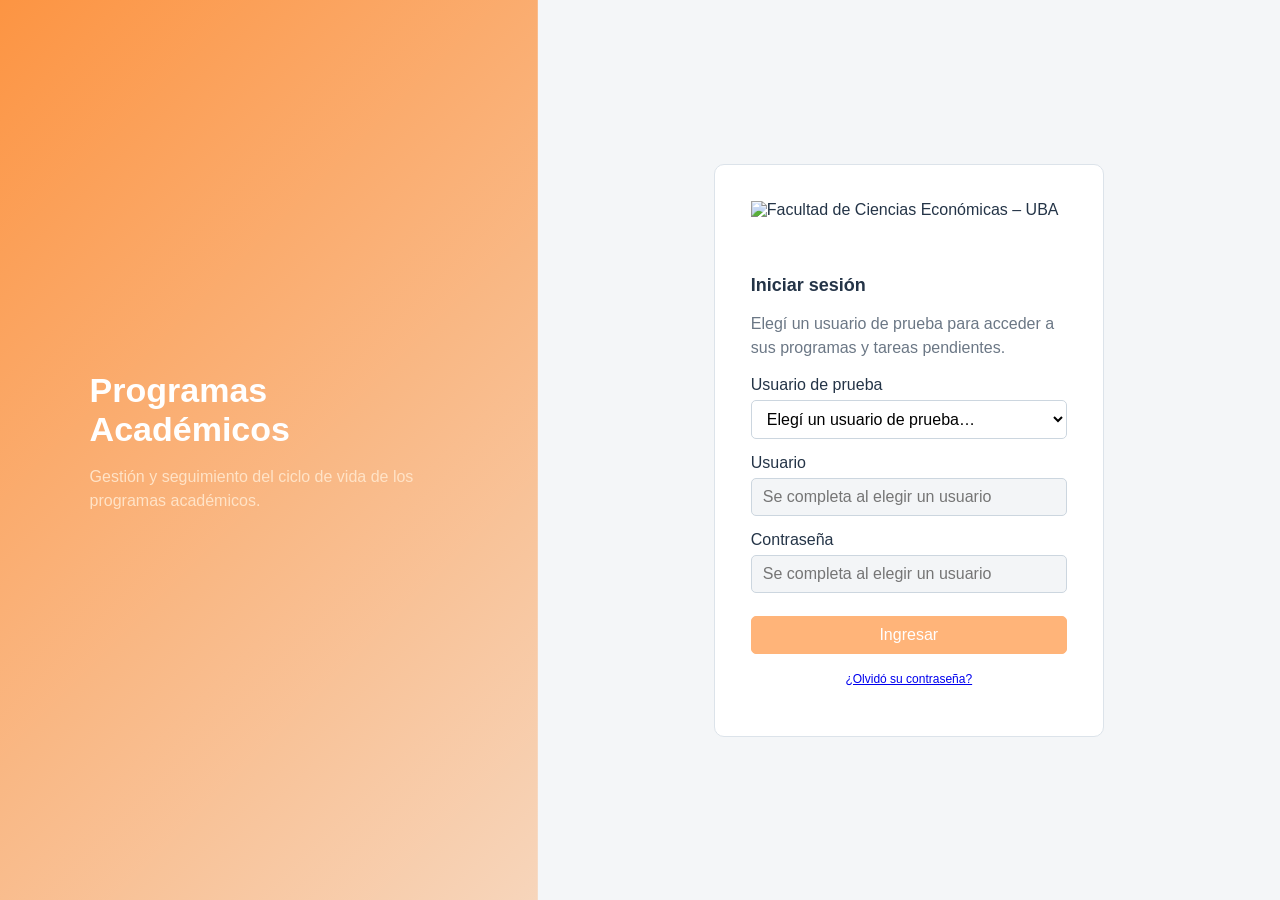
==== commit 7b835a69: "Se cambia la estructura del proyecto para dividir HTML, CSS y JS. Se crea /Datos para los JSON del m" ====
--- a/ProgramasAcademicos.html
+++ b/ProgramasAcademicos.html
@@ -4,100 +4,7 @@
 <meta charset="UTF-8">
 <meta name="viewport" content="width=device-width, initial-scale=1.0">
 <title>Programas Académicos — Mockup navegable</title>
-<style>
-:root{
-  --navy:#7a3800; --navy2:#9c4900; --blue:#ff770c; --light:#f5f7fa;
-  --border:#dce3ea; --text:#243447; --muted:#6b7785; --green:#1ca56f;
-  --yellow:#e7a51a; --red:#c94b4b; --white:#fff;
-}
-*{box-sizing:border-box}
-body{margin:0;font-family:Arial,Helvetica,sans-serif;background:var(--light);color:var(--text)}
-button,input,select,textarea{font:inherit}
-button{cursor:pointer}
-.app{display:block;min-height:100vh}
-.main{flex:1}
-.topbar{background:#fff;border-bottom:3px solid var(--blue);display:flex;align-items:center;justify-content:space-between;gap:18px;padding:0 28px;position:sticky;top:0;z-index:20;box-shadow:0 1px 4px rgba(0,0,0,.06);flex-wrap:wrap}
-.topbar-brand{display:flex;align-items:center;gap:12px;padding:10px 0}
-.topbar-brand img{height:44px;display:block}
-.topbar-brand .brand-text{font-size:15px;font-weight:700;color:var(--navy);line-height:1.2}
-.topbar-brand .brand-text small{display:block;font-size:11px;font-weight:400;color:var(--muted)}
-.nav{display:flex;gap:4px;flex-wrap:wrap}
-.nav button{background:transparent;border:0;color:var(--navy);padding:19px 14px;border-radius:0;margin:0;font-size:13px;font-weight:600;border-bottom:3px solid transparent;margin-bottom:-3px}
-.nav button.active,.nav button:hover{background:#fff4e9;color:var(--blue);border-bottom:3px solid var(--blue)}
-.role{font-size:13px;color:var(--muted);padding:10px 0}
-.content{padding:28px;max-width:1250px;margin:auto}
-h1{font-size:25px;margin:0 0 7px}
-h2{font-size:18px;margin:0 0 14px}
-h3{font-size:15px;margin:0 0 10px}
-p{color:var(--muted);line-height:1.5}
-.card{background:#fff;border:1px solid var(--border);border-radius:8px;padding:20px;margin-bottom:18px;box-shadow:0 1px 2px rgba(0,0,0,.03)}
-.grid{display:grid;grid-template-columns:repeat(2,minmax(0,1fr));gap:18px}
-.grid3{display:grid;grid-template-columns:repeat(3,minmax(0,1fr));gap:18px}
-.grid4{grid-template-columns:repeat(4,minmax(0,1fr))}
-.toolbar{display:flex;gap:10px;align-items:center;justify-content:space-between;margin-bottom:15px}
-.toolbar .left,.toolbar .right{display:flex;gap:9px;align-items:center}
-input,select,textarea{border:1px solid #ccd6df;border-radius:5px;padding:9px 11px;background:#fff}
-input{min-width:250px}
-textarea{width:100%;min-height:180px;resize:vertical}
-.btn{border:1px solid #fa750c;background:#fff;color:#fa750c;border-radius:5px;padding:9px 13px}
-.btn.primary{background:#ff770c;border-color:#ff770c;color:#fff}
-.btn.success{background:var(--green);border-color:var(--green);color:#fff}
-.btn.warn{background:#fff7e3;border-color:#f0d18b;color:#986800}
-.btn.danger{background:#fff1f1;border-color:#efc1c1;color:#a03b3b}
-.btn.red{background:#c62828;border-color:#c62828;color:#fff}
-.btn.small{padding:6px 10px;font-size:12px}
-.btn:disabled{opacity:.5;cursor:not-allowed}
-.badge{display:inline-block;padding:4px 8px;border-radius:12px;font-size:11px;font-weight:700}
-.badge.draft{background:#fff1d1;color:#956500}
-.badge.review{background:#fff1e3;color:#b35400}
-.badge.academic{background:#eee0ff;color:#5b3aa8}
-.badge.approved{background:#ddf6ea;color:#11764e}
-.badge.pending{background:#fff1d1;color:#956500}
-table{width:100%;border-collapse:collapse}
-th,td{padding:11px 9px;border-bottom:1px solid #e8edf1;text-align:left;font-size:13px}
-th{font-size:11px;color:#687585;text-transform:uppercase;letter-spacing:.03em}
-td:last-child,th:last-child{text-align:right}
-.stat{font-size:27px;font-weight:700;color:var(--green)}
-.muted{color:var(--muted);font-size:12px}
-.progress{height:8px;background:#e6ebf0;border-radius:8px;overflow:hidden}
-.progress span{display:block;height:100%;background:#1aa974}
-.section-row{display:flex;justify-content:space-between;align-items:center;padding:13px 0;border-bottom:1px solid #edf0f3}
-.section-row:last-child{border-bottom:0}
-.lock{color:#7b8794}
-.steps{display:grid;grid-template-columns:repeat(5,minmax(0,1fr));gap:8px;margin:0 0 20px;padding:4px 2px 8px}
-.step{width:100%;min-height:58px;padding:9px 10px;border:1px solid #d9e0e6;border-radius:8px;background:#f7f9fb;color:var(--text);font-size:12px;line-height:1.2;text-align:center;cursor:pointer;transition:.15s;display:flex;flex-direction:column;align-items:center;justify-content:center;box-sizing:border-box}
-.step:hover{border-color:#ff770c;transform:translateY(-1px)}
-.step.done{border-color:#1ca56f;background:#eefaf5}.step.current{border-color:#ff770c;background:#fff1e3;box-shadow:0 0 0 2px rgba(255,119,12,.15)}
-.step.locked{background:#f3f4f6;color:#59636e}.step.locked:hover{border-color:#7b8794}
-.step span{font-size:10px;margin-top:4px;opacity:.8}
-@media(max-width:1050px){.steps{grid-template-columns:repeat(4,minmax(0,1fr))}}
-@media(max-width:760px){.steps{grid-template-columns:repeat(3,minmax(0,1fr))}.step{font-size:11px}}
-@media(max-width:520px){.steps{grid-template-columns:repeat(2,minmax(0,1fr))}}
-.notice{padding:13px 15px;border-radius:6px;background:#fff4e9;border:1px solid #ffd9b3;margin-bottom:15px}
-.notice.success{background:#edfaf4;border-color:#c9ecd9}
-.notice.warn{background:#fff8e8;border-color:#f0d89f}
-.alert-overlay{position:fixed;top:0;left:0;width:100%;height:100%;z-index:10000;display:flex;align-items:center;justify-content:center;padding:20px;background:rgba(20,30,40,.45)}
-.alert-box{background:#fff;border-radius:10px;padding:26px 28px 22px;max-width:420px;width:100%;text-align:center;box-shadow:0 12px 40px rgba(0,0,0,.25)}
-.alert-msg{margin:0 0 20px;font-size:15px;line-height:1.45;white-space:pre-line;color:var(--text)}
-.comment{border-left:3px solid #f0b73a;padding:10px 13px;background:#fffaf0;margin:9px 0}
-textarea:disabled,input:disabled{background:#eef1f4;color:#596775;cursor:not-allowed;opacity:1}
-.bullet-preview{margin-top:12px;padding:12px 15px;background:#f7f9fb;border:1px solid #e3e8ed;border-radius:5px;min-height:45px}
-.bullet-preview ul{margin:0;padding-left:22px}
-.bullet-preview li{margin:5px 0;color:var(--text)}
-
-.hidden{display:none!important}
-.login{min-height:100vh;display:flex;background:#f4f6f8}
-.login-hero {width: 42%;color: #fff;padding: 12vh 7%;display: flex;align-items: center; background: linear-gradient(135deg, rgb(255 119 12 / 77%), rgb(255 119 12 / 26%)), url(https://economicas.uba.ar/wp-content/uploads/hero-carreras_pc.webp);;background-size: cover;background-position: center;background-repeat: no-repeat;}
-.login-hero h1{font-size:34px;color:#fff}.login-hero p{color:#ffe3c7}
-.login-box{width:58%;display:flex;align-items:center;justify-content:center}
-.login-card{background:#fff;width:390px;padding:36px;border:1px solid var(--border);border-radius:10px}
-.login-card input{width:100%;margin:6px 0 15px}
-.login-card .btn{width:100%;margin-top:8px}
-.timeline{border-left:2px solid #d7e0e8;margin:15px 0 5px 8px;padding-left:20px}
-.timeline div{margin:0 0 18px;position:relative}.timeline div:before{content:"";position:absolute;left:-27px;top:2px;width:10px;height:10px;border-radius:50%;background:#ff770c}
-@media(max-width:850px){.grid,.grid3{grid-template-columns:1fr}.login-hero{display:none}.login-box{width:100%}.topbar{padding:0 14px}.nav button{padding:14px 10px}}
-@media(max-width:600px){.topbar-brand .brand-text small{display:none}}
-</style>
+<link rel="stylesheet" href="style.css">
 </head>
 <body>
 
@@ -112,12 +19,14 @@
     <div class="login-card">
       <img src="https://economicas.uba.ar/wp-content/uploads/Logo_economicas.png" alt="Facultad de Ciencias Económicas – UBA" style="height:52px;display:block;margin-bottom:22px">
       <h2>Iniciar sesión</h2>
-      <p>Ingresá para acceder a tus programas y tareas pendientes.</p>
+      <p>Elegí un usuario de prueba para acceder a sus programas y tareas pendientes.</p>
+      <label>Usuario de prueba</label>
+      <select id="loginPrueba" onchange="elegirUsuarioPrueba(this.value)"><option value="">Cargando usuarios…</option></select>
       <label>Usuario</label>
-      <input id="loginUser" placeholder="Ingrese su usuario">
+      <input id="loginUser" placeholder="Se completa al elegir un usuario" disabled>
       <label>Contraseña</label>
-      <input id="loginPass" type="password" placeholder="Ingrese su contraseña">
-      <button class="btn primary" onclick="enterApp()">Ingresar</button>
+      <input id="loginPass" type="password" placeholder="Se completa al elegir un usuario" disabled>
+      <button id="btnIngresar" class="btn primary" onclick="enterApp()" disabled>Ingresar</button>
       <p style="text-align:center;margin-top:16px;font-size:12px"><a href="#">¿Olvidó su contraseña?</a></p>
     </div>
   </div>
@@ -132,17 +41,11 @@
     <nav class="nav">
       <button data-screen="dashboard" class="active">Inicio</button>
       <button data-screen="programs">Programas</button>
-      <button data-screen="tasks">Tareas</button>
-      <button data-screen="notifications">Notificaciones</button>
+      <button data-screen="tasks">Tareas<span class="campana" id="campanaTareas" title="Hay tareas pendientes" aria-label="Hay tareas pendientes" hidden><svg viewBox="0 0 24 24" width="14" height="14" fill="currentColor" aria-hidden="true"><path d="M12 22a2.5 2.5 0 0 0 2.45-2h-4.9A2.5 2.5 0 0 0 12 22zm7-6v-5a7 7 0 0 0-5.5-6.84V3.5a1.5 1.5 0 0 0-3 0v.66A7 7 0 0 0 5 11v5l-2 2v1h18v-1l-2-2z"/></svg></span></button>
+      <button data-screen="notifications">Notificaciones<span class="campana" id="campanaNotificaciones" title="Hay notificaciones nuevas" aria-label="Hay notificaciones nuevas" hidden><svg viewBox="0 0 24 24" width="14" height="14" fill="currentColor" aria-hidden="true"><path d="M12 22a2.5 2.5 0 0 0 2.45-2h-4.9A2.5 2.5 0 0 0 12 22zm7-6v-5a7 7 0 0 0-5.5-6.84V3.5a1.5 1.5 0 0 0-3 0v.66A7 7 0 0 0 5 11v5l-2 2v1h18v-1l-2-2z"/></svg></span></button>
       <button data-screen="profile">Perfil</button>
     </nav>
-    <div class="role">Rol: <select id="roleSelect" onchange="changeRole(this.value)">
-      <option value="TITULAR_CATEDRA">Titular de cátedra</option>
-      <option value="SUBSECRETARIA_1">Subsecretaría_1 (Métodos)</option>
-      <option value="SUBSECRETARIA_2">Subsecretaría_2 (Bibliografía)</option>
-      <option value="DIRECCION_ACADEMICA">Dirección Académica</option>
-      <option value="DIRECTOR_DEPARTAMENTO">Director/a de Departamento</option>
-    </select></div>
+    <div class="role"><span id="cabUsuario" class="usuario-actual"></span><button class="btn small" onclick="salir()">Salir</button></div>
   </header>
   <main class="main">
     <section id="content" class="content"></section>
@@ -150,1249 +53,7 @@
 </div>
 
 <script src="https://cdnjs.cloudflare.com/ajax/libs/jspdf/2.5.1/jspdf.umd.min.js"></script>
-<script>
-/* =========================================================
-   Programas Académicos — simulación de operación real
-   Persistencia: localStorage (reemplazable por fetch a una
-   API cuando exista una BD real detrás).
-
-   Máquina de estados de un programa:
-     BORRADOR
-       -> (Titular solicita conformidad) -> EN_REVISION
-       -> (Director rechaza / Dirección Académica o
-          Subsecretaría solicitan corrección) <- vuelve aquí
-     EN_REVISION  (esperando conformidad del Director/a de depto.)
-       -> aprueba -> EN_REVISION_ACADEMICA
-       -> rechaza -> BORRADOR (origenCorreccion='DIRECTOR')
-     EN_REVISION_ACADEMICA (chequeos en paralelo e independientes)
-       - encuadre      -> Dirección Académica
-       - metodos       -> Subsecretaría_1
-       - bibliografia  -> Subsecretaría_2
-       -> los 3 OK -> APROBADO (nota de elevación + expediente GEDO)
-       -> cualquiera con errores -> BORRADOR (origenCorreccion='ACADEMICA',
-          y al reenviar se reinician los 3 chequeos, sin pasar de nuevo
-          por el Director — según lo definido para este circuito)
-     APROBADO (fin del proceso)
-   ========================================================= */
-
-const STORAGE_KEY='pa_mock_data_v2';
-
-/* ---------- Alertas centradas (reemplazan al alert nativo del navegador) ---------- */
-const colaAlertas=[]; let alertaAbierta=false;
-function mostrarAlerta(mensaje,alCerrar){
-  colaAlertas.push({mensaje:String(mensaje==null?'':mensaje),alCerrar});
-  if(!alertaAbierta) abrirSiguienteAlerta();
-}
-function abrirSiguienteAlerta(){
-  const item=colaAlertas.shift();
-  if(!item){ alertaAbierta=false; return; }
-  alertaAbierta=true;
-  const overlay=document.createElement('div');
-  overlay.className='alert-overlay';
-  overlay.setAttribute('role','alertdialog'); overlay.setAttribute('aria-modal','true');
-  const box=document.createElement('div'); box.className='alert-box';
-  const msg=document.createElement('p'); msg.className='alert-msg'; msg.textContent=item.mensaje;
-  const btn=document.createElement('button'); btn.type='button'; btn.className='btn primary'; btn.textContent='Aceptar';
-  let cerrado=false;
-  function cerrar(){
-    if(cerrado) return; cerrado=true;
-    document.removeEventListener('keydown',onKey,true);
-    overlay.remove();
-    if(item.alCerrar) item.alCerrar();
-    abrirSiguienteAlerta();
-  }
-  function onKey(e){ if(e.key==='Escape'||e.key==='Enter'){ e.preventDefault(); e.stopPropagation(); cerrar(); } }
-  btn.addEventListener('click',cerrar);
-  document.addEventListener('keydown',onKey,true);
-  box.appendChild(msg); box.appendChild(btn); overlay.appendChild(box); document.body.appendChild(overlay);
-  btn.focus();
-}
-window.alert=function(mensaje){ mostrarAlerta(mensaje); };
-
-const SECTION_DEFS=[
- {key:'contenidosMinimos',label:'Contenidos mínimos',sectionTitle:'A. Encuadre',locked:true,reviewGroup:'encuadre'},
- {key:'razonesInclusion',label:'Razones que justifican la inclusión de la asignatura dentro del plan de estudios. Su importancia en la formación profesional',sectionTitle:'A. Encuadre',locked:false,reviewGroup:'encuadre'},
- {key:'ubicacionCurriculum',label:'Ubicación de la asignatura en el currículum',sectionTitle:'A. Encuadre',locked:true,reviewGroup:'encuadre'},
- {key:'objetivosAprendizaje',label:'Objetivos del aprendizaje (Misión de la asignatura)',sectionTitle:'A. Encuadre',locked:false,reviewGroup:'encuadre'},
- {key:'programaAnalitico',label:'Programa analítico',sectionTitle:'B. Programa analítico',locked:false,reviewGroup:null},
- {key:'bibliografiaObligatoria',label:'Bibliografía obligatoria',sectionTitle:'C. Bibliografía',locked:false,reviewGroup:'bibliografia'},
- {key:'bibliografiaAmpliatoria',label:'Bibliografía ampliatoria',sectionTitle:'C. Bibliografía',locked:false,reviewGroup:'bibliografia'},
- {key:'objetivosGeneralesCursos',label:'Objetivos generales a cumplir en los cursos de promoción',sectionTitle:'D. Métodos de conducción del aprendizaje',locked:false,reviewGroup:'metodos'},
- {key:'metodologiaProceso',label:'Metodología del proceso enseñanza - aprendizaje',sectionTitle:'D. Métodos de conducción del aprendizaje',locked:false,reviewGroup:'metodos'},
- {key:'dinamicaClases',label:'Dinámica del dictado de las clases',sectionTitle:'D. Métodos de conducción del aprendizaje',locked:false,reviewGroup:'metodos'},
- {key:'evaluacionPresenciales',label:'Cursos presenciales y semipresenciales (cursos virtuales y a distancia)',sectionTitle:'E. Métodos de evaluación',locked:false,reviewGroup:'metodos'},
- {key:'evaluacionFinales',label:'Régimen de exámenes finales, intensivos, magistrales y libres',sectionTitle:'E. Métodos de evaluación',locked:false,reviewGroup:'metodos'},
- {key:'criterioPromedio',label:'Criterio de confección del promedio de notas finales',sectionTitle:'E. Métodos de evaluación',locked:false,reviewGroup:'metodos'}
-];
-
-const EDITABLE_KEYS=SECTION_DEFS.filter(s=>!s.locked).map(s=>s.key);
-const REVIEW_GROUP_BY_ROLE={DIRECCION_ACADEMICA:'encuadre',SUBSECRETARIA_1:'metodos',SUBSECRETARIA_2:'bibliografia'};
-const GROUP_LABELS={encuadre:'Encuadre',metodos:'Métodos de conducción y de evaluación',bibliografia:'Bibliografía'};
-
-const roleNames={
- TITULAR_CATEDRA:'Titular de cátedra',
- SUBSECRETARIA_1:'Subsecretaría_1',
- SUBSECRETARIA_2:'Subsecretaría_2',
- DIRECCION_ACADEMICA:'Dirección Académica',
- DIRECTOR_DEPARTAMENTO:'Director/a de Departamento'
-};
-
-let role='TITULAR_CATEDRA';
-let db=loadData();
-let programaAnaliticoActualId=null;
-
-/* ---------- Persistencia ---------- */
-function loadData(){
- try{
-   const raw=localStorage.getItem(STORAGE_KEY);
-   if(raw) return JSON.parse(raw);
- }catch(e){ console.error('No se pudo leer localStorage',e); }
- const seed=seedData();
- saveData(seed);
- return seed;
-}
-function saveData(data){
- try{ localStorage.setItem(STORAGE_KEY,JSON.stringify(data)); }
- catch(e){ console.error('No se pudo guardar en localStorage',e); alert('No se pudieron guardar los cambios en este navegador.'); }
-}
-function save(){ saveData(db); }
-function reiniciarDatos(){
- if(!confirm('Esto borra los cambios simulados y vuelve a los datos de ejemplo iniciales. ¿Continuar?')) return;
- db=seedData(); save(); render('dashboard');
-}
-
-function crearProgramaBase(id,name,career,year){
-  return {
-   id,name,career,year,state:'BORRADOR',origenCorreccion:null,
-   sections:{
-    contenidosMinimos:{content:'Contenidos mínimos de la materia. No pueden modificarse.',completed:true},
-    razonesInclusion:{content:'',completed:false},
-    ubicacionCurriculum:{content:'Ubicación de la asignatura en el currículum. No puede modificarse.',completed:true},
-    objetivosAprendizaje:{content:'',completed:false},
-    programaAnalitico:{unidades:[],unidadTematica:'',objetivoAprendizaje:'',temasDesarrollar:'',content:'',completed:false},
-    bibliografiaObligatoria:{content:'',completed:false},
-    bibliografiaAmpliatoria:{content:'',completed:false},
-    objetivosGeneralesCursos:{content:'',completed:false},
-    metodologiaProceso:{content:'',completed:false},
-    dinamicaClases:{content:'',completed:false},
-    evaluacionPresenciales:{content:'Los alumnos serán evaluados, como mínimo, con dos exámenes escritos –en días y horarios de clase- (Resolución CD 386/2006) que contemplarán aspectos teóricos y prácticos de la asignatura. Se destaca que solo serán examinados los alumnos regulares e inscriptos en cada curso.',completed:false},
-    evaluacionFinales:{content:'El examen final integrador comprenderá temas teóricos y prácticos de la asignatura, debiendo el alumno aprobar ambos temarios, para que su calificación resulte promediada, con un puntaje que alcance por lo menos un 60% de los contenidos. Por consiguiente, los alumnos que obtengan una calificación inferior a 4 (cuatro) puntos serán considerados insuficientes y aquellos con una calificación igual o superior a 4 (cuatro) aprobarán la asignatura con dicha nota (Resolución CD 406/2006).',completed:false},
-    criterioPromedio:{content:'En los casos en que fuere necesario expresar en número entero el promedio de notas parciales o de estas y el examen parcial, se aplicará el número entero superior si la fracción fuere de 0.50 puntos o más y el número entero inferior si fuere de 0.49 o menos. Cuando la nota fuese de 3.01 a 3.99 se calificará con 3 (tres) puntos. (Resolución CS 4994/93)',completed:false}
-   },
-   conformidadDirector:null,
-   revisionAcademica:null,
-   expediente:null,
-   history:[]
-  };
-}
-
-function completarEjemplo(p,key,text){
-  if(key==='programaAnalitico'){
-    p.sections[key]={
-      unidades:[{
-        id:1,
-        unidadTematica:text.unidadTematica,
-        objetivoAprendizaje:text.objetivoAprendizaje,
-        temasDesarrollar:text.temasDesarrollar
-      }],
-      unidadTematica:text.unidadTematica,
-      objetivoAprendizaje:text.objetivoAprendizaje,
-      temasDesarrollar:text.temasDesarrollar,
-      content:text.unidadTematica,
-      completed:true
-    };
-  }else{
-    p.sections[key]={...p.sections[key],content:text,completed:true};
-  }
-}
-
-function seedData(){
-  
-
-  return {programs:[],nextId:1};
-}
-
-/* ---------- Helpers ---------- */
-function getProgram(id){ return db.programs.find(p=>p.id===Number(id)); }
-function addHistory(p,actor,accion,detalle){ p.history=p.history||[]; p.history.push({fecha:new Date().toISOString(),actor,accion,detalle:detalle||'—'}); }
-function tieneResolucion(p){ return p.resolucion!=null && String(p.resolucion).trim()!==''; }
-function fmtDate(iso){ if(!iso) return ''; const d=new Date(iso); return d.toLocaleString('es-AR',{day:'2-digit',month:'2-digit',year:'numeric',hour:'2-digit',minute:'2-digit'}); }
-function pad(n,len){ return String(n).padStart(len,'0'); }
-function progreso(p){ const keys=SECTION_DEFS.map(s=>s.key); const done=keys.filter(k=>p.sections[k].completed).length; return Math.round(100*done/keys.length); }
-function seccionesCompletas(p){ return EDITABLE_KEYS.every(k=>p.sections[k].completed); }
-function escapeHtml(str){ return String(str).replace(/[&<>"']/g,c=>({'&':'&amp;','<':'&lt;','>':'&gt;','"':'&quot;',"'":'&#39;'}[c])); }
-function observacionAcademica(p){
- if(!p.revisionAcademica) return '';
- const rej=['encuadre','metodos','bibliografia'].map(k=>p.revisionAcademica[k]).find(r=>r&&r.status==='CON_OBSERVACIONES');
- return rej?rej.observacion:'';
-}
-
-const LOGIN_USER='Prueba', LOGIN_PASS='Prueba';
-function enterApp(){
- const u=document.getElementById('loginUser').value.trim();
- const p=document.getElementById('loginPass').value;
- if(!u || !p){ alert('Ingresá usuario y contraseña.'); return; }
- if(u!==LOGIN_USER || p!==LOGIN_PASS){ alert('Usuario o contraseña incorrectos.'); return; }
- document.getElementById('login').classList.add('hidden');
- document.getElementById('app').classList.remove('hidden');
- render('dashboard');
-}
-function changeRole(v){ role=v; render('dashboard'); }
-
-function statusBadge(s){
- const cls={BORRADOR:'draft',EN_REVISION:'review',EN_REVISION_ACADEMICA:'academic',APROBADO:'approved',FINALIZADO:'approved'};
- const label={BORRADOR:'BORRADOR',EN_REVISION:'EN REVISIÓN (Director de Departamento)',EN_REVISION_ACADEMICA:'EN REVISIÓN ACADÉMICA',APROBADO:'APROBADO',FINALIZADO:'FINALIZADO'};
- return `<span class="badge ${cls[s]||'draft'}">${label[s]||s}</span>`;
-}
-
-function render(screen){
- document.querySelectorAll('.nav button').forEach(b=>b.classList.toggle('active',b.dataset.screen===screen));
- const c=document.getElementById('content');
- if(screen==='dashboard') c.innerHTML=dashboard();
- else if(screen==='programs') c.innerHTML=programList();
- else if(screen==='tasks') c.innerHTML=tasks();
- else if(screen==='notifications') c.innerHTML=notifications();
- else c.innerHTML=profile();
-}
-
-/* ---------- Tareas por rol ---------- */
-function taskSummary(){
- let items=[];
- db.programs.forEach(p=>{
-   if(role==='TITULAR_CATEDRA' && p.state==='BORRADOR'){
-     items.push({p,tarea:p.origenCorreccion?'Corregir programa':'Completar programa',accionLabel:p.origenCorreccion?'Corregir':'Continuar',cls:p.origenCorreccion?'warn':'primary'});
-   }
-   if(role==='DIRECTOR_DEPARTAMENTO' && p.state==='EN_REVISION'){
-     items.push({p,tarea:'Dar conformidad',accionLabel:'Revisar',cls:'primary'});
-   }
-   if(p.state==='EN_REVISION_ACADEMICA'){
-     const grupo=REVIEW_GROUP_BY_ROLE[role];
-     if(grupo && p.revisionAcademica[grupo].status==='PENDIENTE'){
-       items.push({p,tarea:'Chequear '+GROUP_LABELS[grupo],accionLabel:'Revisar',cls:'primary'});
-     }
-   }
-   if(role==='DIRECCION_ACADEMICA' && p.state==='APROBADO' && !p.resolucion){
-     items.push({p,tarea:'Completar Resolución',descripcion:'Completar Resolución',accionLabel:'Ver',cls:'primary'});
-   }
-   if(role==='DIRECTOR_DEPARTAMENTO' && p.state==='FINALIZADO' && tieneResolucion(p) && !p.directorNotificado){
-     items.push({p,tarea:'Se solicita su notificación',descripcion:'Programa con número de resolución asignado',accionLabel:'Notificarse',cls:'primary',onclick:`notificarseResolucion(${p.id})`});
-   }
- });
- return {items};
-}
-function renderTaskTable(items){
- if(!items.length) return `<p class="muted">No tenés tareas pendientes.</p>`;
- return `<table><tr><th>Programa</th><th>Carrera</th><th>Tarea</th><th>Descripción</th><th>Acción</th></tr>${items.map(it=>`<tr><td>${escapeHtml(it.p.nombre_materia||it.p.name||'')}</td><td>${escapeHtml(it.p.career||'')}</td><td>${escapeHtml(it.tarea)}</td><td>${escapeHtml(it.descripcion||it.tarea)}</td><td><button class="btn small ${it.cls}" onclick="${it.onclick||'openProgram('+it.p.id+')'}">${escapeHtml(it.accionLabel)}</button></td></tr>`).join('')}</table>`;
-}
-
-/* ---------- Pantallas ---------- */
-function dashboard(){
- const t=taskSummary();
- const aprobados=db.programs.filter(p=>p.state==='APROBADO').length;
- const finalizadosConResolucion=db.programs.filter(p=>p.state==='FINALIZADO' && tieneResolucion(p)).length;
- return `<div class="toolbar"><div><h1>Bienvenido</h1><p>Aquí encontrás tus tareas pendientes y el estado de tus programas.</p></div>
- ${role==='DIRECCION_ACADEMICA'?'<button class="btn primary" onclick="newProgram()">+ Nuevo programa</button>':''}</div>
- <div class="grid3 grid4">
-   <div class="card"><div class="muted">Programas</div><div class="stat">${db.programs.length}</div><div class="muted">en el sistema</div></div>
-   <div class="card"><div class="muted">Tareas pendientes</div><div class="stat">${t.items.length}</div><div class="muted">requieren intervención</div></div>
-   <div class="card"><div class="muted">Aprobados</div><div class="stat">${aprobados}</div><div class="muted">este ciclo</div></div>
-   <div class="card"><div class="muted">Finalizados con resolución</div><div class="stat">${finalizadosConResolucion}</div><div class="muted">programas con número de resolución</div></div>
- </div>
- <div class="card"><h2>Mis tareas</h2>${renderTaskTable(t.items)}</div>
- <div class="card"><h2>Acceso rápido</h2><button class="btn primary" onclick="render('programs')">Ver todos los programas</button> <button class="btn primary" onclick="render('tasks')">Ver mis tareas</button></div>`;
-}
-function tasks(){ return `<h1>Mis tareas</h1><p>Las tareas se muestran según el rol seleccionado.</p><div class="card">${renderTaskTable(taskSummary().items)}</div>`; }
-function notifications(){
- const t=taskSummary();
- const guardadas=(db.notificaciones||[]).filter(n=>(n.roles||[]).includes(role)).slice().reverse();
- if(!t.items.length && !guardadas.length) return `<h1>Notificaciones</h1><div class="card"><p class="muted">No tenés notificaciones nuevas.</p></div>`;
- return `<h1>Notificaciones</h1><div class="card">${guardadas.map(n=>`<div class="notice success"><b>${escapeHtml(n.titulo||'Notificación')}</b><br>${escapeHtml(n.texto||'')}<br><span class="muted">${fmtDate(n.fecha)}</span></div>`).join('')}${t.items.map(it=>`<div class="notice ${it.p.origenCorreccion?'warn':''}"><b>${it.tarea}</b><br>${escapeHtml(it.p.nombre_materia||it.p.name||'')} (${escapeHtml(it.p.career||'')}) requiere tu intervención.</div>`).join('')}</div>`;
-}
-function profile(){
- return `<h1>Perfil</h1>
- <div class="card"><h2>Datos de la simulación</h2><p>Los datos de los programas se guardan en el almacenamiento local del navegador (localStorage), simulando una base de datos real. Podés cerrar la pestaña y volver: los cambios van a seguir ahí.</p><button class="btn danger" onclick="reiniciarDatos()">Reiniciar datos de demostración</button></div><!-- Dentro de la solapa Perfil -->
-<div class="perfil-seccion" style="margin-top: 20px; padding: 15px; border: 1px solid #ccc; background: #f9f9f9; border-radius: 4px;">
-    <h4 style="margin-top: 0;">Sincronización de Dispositivo</h4>
-    <p style="font-size: 14px; color: #555;">Exportá o importá tus programas académicos guardados localmente para usarlos en otra computadora.</p>
-    
-    <!-- Botón para bajar el archivo JSON -->
-    <button onclick="exportarDatosUBA()" style="padding: 8px 12px; background-color: #218838; color: white; border: none; border-radius: 4px; cursor: pointer; margin-right: 10px;">
-        Exportar Datos
-    </button>
-
-    <!-- Input oculto y botón para subir el archivo JSON -->
-    <input type="file" id="importarFileUBA" onchange="importarDatosUBA(this)" style="display:none" accept=".json">
-    <button onclick="document.getElementById('importarFileUBA').click()" style="padding: 8px 12px; background-color: #0056b3; color: white; border: none; border-radius: 4px; cursor: pointer;">
-        Importar Datos
-    </button>
-</div>`;
-
-}
-// Función para exportar todo el localStorage a un archivo
-function exportarDatosUBA() {
-    if (localStorage.length === 0) {
-        alert("No hay programas académicos o datos guardados localmente en este dispositivo.");
-        return;
-    }
-    const datos = JSON.stringify(localStorage);
-    const blob = new Blob([datos], { type: "application/json" });
-    const url = URL.createObjectURL(blob);
-    
-    const a = document.createElement("a");
-    a.href = url;
-    a.download = "programas_academicos_uba.json";
-    document.body.appendChild(a);
-    a.click();
-    
-    document.body.removeChild(a);
-    URL.revokeObjectURL(url);
-}
-
-// Función para importar el archivo y sobreescribir el localStorage
-function importarDatosUBA(input) {
-    const archivo = input.files[0];
-    if (!archivo) return;
-
-    const lector = new FileReader();
-    lector.onload = function(evento) {
-        try {
-            const datosGuardados = JSON.parse(evento.target.result);
-            
-            // Reemplaza el contenido local por el importado
-            localStorage.clear(); 
-            for (const clave in datosGuardados) {
-                localStorage.setItem(clave, datosGuardados[clave]);
-            }
-            
-            mostrarAlerta("¡Programas importados con éxito! La página se recargará para actualizar la vista.",()=>location.reload());
-
-        } catch (error) {
-            alert("Error: El archivo seleccionado no es válido.");
-        }
-    };
-    lector.readAsText(archivo);
-}
-
-function programList(){
- return `<div class="toolbar"><div><h1>Programas académicos</h1><p>Consulta y seguimiento de programas.</p></div>${role==='DIRECCION_ACADEMICA'?'<button class="btn primary" onclick="newProgram()">+ Nuevo programa</button>':''}</div>
- <div class="card"><div class="toolbar"><div class="left"><input id="searchInput" placeholder="Buscar por nombre de programa..." oninput="aplicarFiltros()">
- <select id="estadoFilter" onchange="aplicarFiltros()">
-   <option value="">Estado: Todos</option>
-   <option value="BORRADOR">Borrador</option>
-   <option value="EN_REVISION">En revisión (Director de departamento)</option>
-   <option value="EN_REVISION_ACADEMICA">En revisión académica</option>
-   <option value="APROBADO">Aprobado</option>
-   <option value="FINALIZADO">Finalizado</option>
- </select></div></div>
- <div id="programTable">${programRows(db.programs)}</div></div>`;
-}
-function programRows(list){
- if(!list.length) return `<p class="muted">No hay programas que coincidan con la búsqueda.</p>`;
- return `<table><tr><th>Programa</th><th>Carrera</th><th>Año</th><th>Estado</th><th>Avance</th><th>Acciones</th></tr>${list.map(p=>`<tr>
- <td>${escapeHtml(p.nombre_materia||p.name||'')}</td><td>${escapeHtml(p.career||'')}</td><td>${escapeHtml(p.year||'')}</td><td>${statusBadge(p.state)}</td><td>${progreso(p)}%</td>
- <td>${['APROBADO','FINALIZADO'].includes(p.state)?`<button class="btn small primary" onclick="imprimirPrograma(${p.id})">Imprimir</button> `:''}<button class="btn small" onclick="openProgram(${p.id})">Ver</button></td></tr>`).join('')}</table>`;
-}
-function aplicarFiltros(){
- const q=document.getElementById('searchInput').value.toLowerCase();
- const estado=document.getElementById('estadoFilter').value;
- const list=db.programs.filter(p=>(p.name.toLowerCase().includes(q)||p.career.toLowerCase().includes(q))&&(!estado||p.state===estado));
- document.getElementById('programTable').innerHTML=programRows(list);
-}
-
-/* ---------- Alta de programa (Dirección Académica) ----------
-   La asignatura se elige de un combo cargado desde el listado de
-   materias (materias.json). Al seleccionarla se precargan, de solo
-   lectura, los "Contenidos mínimos" y la "Ubicación de la asignatura
-   en el currículum" con los datos de esa materia. El Director/a de
-   carrera ya no inicia el alta: solo da conformidad más adelante. */
-const MATERIAS_JSON_URL='https://economicas-uba.github.io/fce_programas/materias.json';
-let materiasCache=null;
-let materiasPromise=null;
-function cargarMaterias(){
- if(materiasCache) return Promise.resolve(materiasCache);
- if(materiasPromise) return materiasPromise;
- materiasPromise=fetch(MATERIAS_JSON_URL)
-   .then(r=>{ if(!r.ok) throw new Error('HTTP '+r.status); return r.json(); })
-   .then(data=>{ materiasCache=Array.isArray(data.materias)?data.materias:[]; materiasPromise=null; return materiasCache; })
-   .catch(err=>{ materiasPromise=null; console.error('No se pudo cargar materias.json',err); throw err; });
- return materiasPromise;
-}
-function newProgram(){
- if(role!=='DIRECCION_ACADEMICA'){ alert('Solo Dirección Académica puede solicitar un nuevo programa.'); return; }
- document.getElementById('content').innerHTML=`<div class="toolbar"><div><button class="btn small" onclick="render('programs')">‹ Volver</button><h1 style="margin-top:12px">Solicitar nuevo programa</h1><p>El sistema va a generar el programa en estado BORRADOR. Al elegir la asignatura se precargan, de solo lectura, sus contenidos mínimos y su ubicación en el currículum, para que la cátedra complete el resto.</p></div></div>
- <div class="card">
-   <label>Asignatura</label>
-   <select id="npName" style="width:100%" disabled onchange="actualizarMateriaSeleccionada()"><option value="">Cargando listado de materias…</option></select>
-   <p class="muted" id="npMateriaHelp" style="margin-top:6px;margin-bottom:0">La lista combina nombre de materia y titular. Las combinaciones ya solicitadas no vuelven a aparecer, independientemente del estado del programa.</p>
-   <br>
-   <label>Carrera</label><input id="npCareer" placeholder="Carrera" style="width:100%" disabled><br><br>
-   <div class="grid" style="gap:12px;margin-bottom:18px">
-     <div>
-       <label>Código de materia</label>
-       <input id="npCodigoMateria" style="width:100%" disabled>
-     </div>
-     <div>
-       <label>Departamento</label>
-       <input id="npDepartamento" style="width:100%" disabled>
-     </div>
-   </div>
-   <label>Año / Plan</label><input id="npYear" placeholder="2026" value="${new Date().getFullYear()}" style="width:100%">
-   <div style="text-align:right;margin-top:14px"><button class="btn" onclick="render('programs')">Cancelar</button> <button id="npSubmitBtn" class="btn primary" disabled onclick="crearNuevoPrograma()">Solicitar nuevo programa</button></div>
- </div>`;
- poblarSelectMaterias();
-}
-function poblarSelectMaterias(){
- const sel=document.getElementById('npName');
- const help=document.getElementById('npMateriaHelp');
- cargarMaterias().then(materias=>{
-   if(!sel || !document.body.contains(sel)) return;
-   const materiasDisponibles=materias
-     .map((m,i)=>({materia:m,index:i}))
-     .filter(({materia})=>{
-       const nombre=(materia.nombre_materia||'').trim().toLowerCase();
-       const titular=(materia.titular||'').trim().toLowerCase();
-       return !db.programs.some(p=>{
-         const nombrePrograma=(p.nombre_materia??p.name??'').trim().toLowerCase();
-         const titularPrograma=(p.titular??'').trim().toLowerCase();
-         return nombre && titular && nombrePrograma===nombre && titularPrograma===titular;
-       });
-     })
-     .sort((a,b)=>String(a.materia.nombre_materia||'').localeCompare(String(b.materia.nombre_materia||''),'es',{sensitivity:'base'}));
-   if(!materiasDisponibles.length){ sel.innerHTML='<option value="">Todas las combinaciones materia/titular ya fueron solicitadas</option>'; return; }
-   sel.innerHTML='<option value="">Seleccioná una asignatura…</option>'
-     + materiasDisponibles.map(({materia,index})=>{
-       const nombre=materia.nombre_materia||'(Sin nombre)';
-       const titular=materia.titular||'(Sin titular)';
-       return `<option value="${index}">${escapeHtml(nombre)} - ${escapeHtml(titular)}</option>`;
-     }).join('');
-   sel.disabled=false;
- }).catch(()=>{
-   if(!sel || !document.body.contains(sel)) return;
-   sel.innerHTML='<option value="">No se pudo cargar el listado de materias</option>';
-   if(help) help.textContent='No se pudo cargar el listado de materias desde el repositorio. Verificá tu conexión e intentá nuevamente.';
- });
-}
-function actualizarMateriaSeleccionada(){
- const sel=document.getElementById('npName');
- const career=document.getElementById('npCareer');
- const codigo=document.getElementById('npCodigoMateria');
- const departamento=document.getElementById('npDepartamento');
- const btn=document.getElementById('npSubmitBtn');
- const idx=sel?sel.value:'';
- const materia=(idx!=='' && materiasCache)?materiasCache[Number(idx)]:null;
- if(career) career.value=materia ? (materia.carreras||'') : '';
- if(codigo) codigo.value=materia ? (materia.codigo_materia??'') : '';
- if(departamento) departamento.value=materia ? (materia.departamento??'') : '';
- if(btn) btn.disabled=!sel||!sel.value;
-}
-function crearNuevoPrograma(){
- const sel=document.getElementById('npName');
- const idx=sel?sel.value:'';
- if(idx===''){ alert('Seleccioná una asignatura de la lista.'); return; }
- const materia=(materiasCache||[])[Number(idx)];
- if(!materia){ alert('No se pudo obtener la información de la materia seleccionada. Volvé a intentarlo.'); return; }
- const name=(materia.nombre_materia||'').trim();
- if(!name){ alert('La materia seleccionada no tiene nombre cargado.'); return; }
- const career=document.getElementById('npCareer').value.trim()||'Sin especificar';
- const year=document.getElementById('npYear').value.trim()||String(new Date().getFullYear());
- const p=crearProgramaBase(db.nextId++,name,career,year);
- p.nombre_materia=name;
- p.titular=(materia.titular||'').trim();
- p.codigo_materia=materia.codigo_materia ?? null;
- p.departamento=materia.departamento ?? '';
- p.materiaId=materia.id_materia ?? null;
- p.sections.contenidosMinimos.content=materia.contenidos_minimos||'Contenidos mínimos de la materia. No pueden modificarse.';
- p.sections.ubicacionCurriculum.content=materia.ubicacion_curriculum||'Ubicación de la asignatura en el currículum. No puede modificarse.';
- db.programs.unshift(p);
- addHistory(p,roleNames.DIRECCION_ACADEMICA,'Solicita nuevo programa','Se genera el programa en estado BORRADOR con contenidos mínimos y ubicación curricular precargados desde el listado de materias.');
- save();
- openProgram(p.id);
-}
-
-/* ---------- Detalle de programa ---------- */
-function section(name,state,done,locked=false){
- return `<div class="section-row"><span>${locked?'🔒':'○'} &nbsp;${name}</span><span>${done?'✓ ':''}${state}</span></div>`;
-}
-
-function sectionContentValue(p,s){
- const sec=p.sections[s.key]||{};
- if(s.key==='programaAnalitico'){
-   return `<div><b>Unidad temática</b><p>${escapeHtml(sec.unidadTematica||'')}</p></div>
-     <div><b>Objetivo del aprendizaje</b><p>${escapeHtml(sec.objetivoAprendizaje||'')}</p></div>
-     <div><b>Temas a desarrollar</b>${(sec.temasDesarrollar||'').trim()
-       ? `<ul>${sec.temasDesarrollar.split('\\n').filter(t=>t.trim()).map(t=>`<li>${escapeHtml(t)}</li>`).join('')}</ul>`
-       : '<p class="muted">Sin contenido cargado.</p>'}</div>`;
- }
- return sec.content
-   ? `<p style="white-space:pre-wrap;margin:0">${escapeHtml(sec.content)}</p>`
-   : '<p class="muted">Sin contenido cargado.</p>';
-}
-function renderSectionContent(p,s){
- return `<div style="padding:14px 0;border-bottom:1px solid #edf0f3">
-   <div style="display:flex;justify-content:space-between;gap:12px;align-items:center">
-     <h3 style="margin:0">${s.sectionTitle} — ${escapeHtml(s.label)}</h3>
-     ${s.locked?'<span class="badge">Solo lectura</span>':''}
-   </div>
-   <div style="margin-top:10px">${sectionContentValue(p,s)}</div>
- </div>`;
-}
-// Permisos de edición por rol. Las secciones fuera del ámbito del rol se
-// comportan como las secciones protegidas: se pueden visualizar, pero no editar.
-function puedeEditarSeccion(key){
- const def=SECTION_DEFS.find(s=>s.key===key);
- if(!def || def.locked) return false;
- if(role==='TITULAR_CATEDRA') return true;
- if(role==='DIRECCION_ACADEMICA') return def.reviewGroup==='encuadre';
- if(role==='SUBSECRETARIA_1') return def.sectionTitle==='D. Métodos de conducción del aprendizaje';
- if(role==='SUBSECRETARIA_2') return def.sectionTitle==='C. Bibliografía';
- return false;
-}
-function primeraSeccionEditablePorRol(p){
- const keys=SECTION_DEFS.filter(s=>puedeEditarSeccion(s.key)).map(s=>s.key);
- return keys.find(k=>!p.sections[k].completed)||keys[0]||null;
-}
-
-function openProgram(id){
- const p=getProgram(id);
- if(!p){ render('programs'); return; }
- const nombrePrograma=p.nombre_materia||p.name||'';
- const mostrarImpresion=['APROBADO','FINALIZADO'].includes(p.state);
- let html=`<div class="toolbar"><div><button class="btn small" onclick="render('programs')">‹ Volver</button><h1 style="margin-top:12px">${escapeHtml(nombrePrograma)}</h1><p>Carrera: ${escapeHtml(p.career||'')} · Plan: ${escapeHtml(p.year||'')}</p></div><div style="display:flex;gap:10px;align-items:center">${statusBadge(p.state)}${mostrarImpresion?`<button class="btn primary" onclick="imprimirPrograma(${p.id})">🖶&nbsp; Imprimir</button>`:''}</div></div>`;
-
- if(p.state==='BORRADOR' && p.origenCorreccion){
-   const obs=p.origenCorreccion==='DIRECTOR'?(p.conformidadDirector&&p.conformidadDirector.observacion):observacionAcademica(p);
-   const origenLabel=p.origenCorreccion==='DIRECTOR'?'el Director/a de Departamento':'la revisión académica';
-   html+=`<div class="notice warn"><b>Corrección solicitada</b><br>Observación de ${origenLabel}: ${escapeHtml(obs||'Se solicitaron correcciones sobre el programa.')}</div>`;
- }
-
- html+=`<div class="card"><div class="toolbar"><div><b>Estado del programa</b></div><div>${progreso(p)}% completo</div></div><div class="progress"><span style="width:${progreso(p)}%"></span></div></div>`;
-
- if(role==='DIRECCION_ACADEMICA' && ['APROBADO','FINALIZADO'].includes(p.state)){
-   const finalizado=p.state==='FINALIZADO';
-   html+=`<div class="card"><h2>Resolución del Consejo Directivo</h2>${finalizado?'':`<p class="muted">Completá el número de la resolución que formaliza el programa. Al guardar, el programa pasará a estado FINALIZADO.</p>`}<div class="toolbar" style="justify-content:flex-start;gap:10px;margin-bottom:0"><div>${finalizado?'<label>Número de resolución</label>':''}<input id="numeroResolucion" placeholder="Número de resolución" value="${escapeHtml(p.resolucion||'')}" ${finalizado?'disabled':''} oninput="sincronizarEditarResolucion()"></div><button class="btn red" id="btnEditarResolucion" onclick="habilitarEdicionResolucion()" ${finalizado && tieneResolucion(p)?'':'disabled'}>Editar</button><button class="btn primary" id="btnGuardarResolucion" onclick="guardarResolucion(${p.id})" ${finalizado?'disabled':''}>Guardar</button><button class="btn ${finalizado?'primary':''}" onclick="imprimirPrograma(${p.id})">Imprimir</button></div></div>`;
- }
-
- const rolesConEdicion=['TITULAR_CATEDRA','DIRECCION_ACADEMICA','SUBSECRETARIA_1','SUBSECRETARIA_2','DIRECTOR_DEPARTAMENTO'];
- const puedeEditarPrograma=rolesConEdicion.includes(role) &&
-   (p.state==='BORRADOR' || (['DIRECCION_ACADEMICA','SUBSECRETARIA_1','SUBSECRETARIA_2','DIRECTOR_DEPARTAMENTO'].includes(role) && ['EN_REVISION','EN_REVISION_ACADEMICA'].includes(p.state))) &&
-   SECTION_DEFS.some(s=>puedeEditarSeccion(s.key));
- const puedeRevisarContenido=rolesConEdicion.includes(role);
- html+=`<div class="card"><div class="toolbar"><h2>Secciones del programa</h2>${puedeEditarPrograma?`<button class="btn primary" onclick="editSection(${p.id})">Editar programa</button>`:''}</div>`
- + SECTION_DEFS.map(s=>section(s.label, s.locked?'Precargado':(p.sections[s.key].completed?'Completado':'Pendiente'), p.sections[s.key].completed, s.locked)).join('')
- + `</div>`;
- html+=`<div class="card"><h2>Contenido del programa</h2><p class="muted">Las secciones se muestran en el orden del programa. "Contenidos mínimos" y "Ubicación de la asignatura en el currículum" son de solo lectura.</p>`
-  + SECTION_DEFS.map(s=>renderSectionContent(p,s)).join('')
-  + `</div>`;
-
- html+=accionCard(p);
- html+=`<div class="card"><h2>Acciones</h2><button class="btn primary" onclick="showHistory(${p.id})">Ver historial</button></div>`;
-
- document.getElementById('content').innerHTML=html;
-}
-
-function accionCard(p){
- if(role==='TITULAR_CATEDRA' && p.state==='BORRADOR'){
-   const completo=seccionesCompletas(p);
-   return `<div class="card"><h2>Enviar programa</h2><p>${completo?'El programa está completo y listo para enviarse.':'Completá todas las secciones editables para poder solicitar conformidad.'}</p>
-   <button class="btn primary" ${completo?'':'disabled'} onclick="solicitarConformidad(${p.id})">${p.origenCorreccion?'Reenviar programa corregido':'Solicitar conformidad'}</button></div>`;
- }
- if(role==='DIRECTOR_DEPARTAMENTO' && p.state==='EN_REVISION'){
-   return `<div class="card"><h2>Dar conformidad</h2><p>Revisá el programa completo antes de dar conformidad para avanzar a la revisión académica (Dirección Académica + Subsecretaría).</p>
-   <textarea id="obsDirector" placeholder="Observaciones (obligatorio para rechazar)"></textarea>
-   <div style="text-align:right;margin-top:10px"><button class="btn danger" onclick="directorDarConformidad(${p.id},false)">Solicitar corrección</button> <button class="btn success" onclick="directorDarConformidad(${p.id},true)">Dar conformidad</button></div></div>`;
- }
- if(p.state==='EN_REVISION_ACADEMICA'){
-   const grupo=REVIEW_GROUP_BY_ROLE[role];
-   if(grupo && p.revisionAcademica[grupo].status==='PENDIENTE'){
-     return `<div class="card"><h2>Chequear ${GROUP_LABELS[grupo]}</h2><p>Revisá la sección correspondiente y registrá el resultado. Este chequeo es independiente del resto: el programa pasa a APROBADO solo cuando los tres estén sin errores.</p>
-     <textarea id="obsAcademica" placeholder="Observaciones (obligatorio si hay errores)"></textarea>
-     <div style="text-align:right;margin-top:10px"><button class="btn danger" onclick="revisarAcademica(${p.id},'${grupo}',false)">Solicitar corrección</button> <button class="btn success" onclick="revisarAcademica(${p.id},'${grupo}',true)">Sin errores</button></div></div>`;
-   }
-   return `<div class="card"><h2>Revisión académica en curso</h2><table><tr><th>Chequeo</th><th>Responsable</th><th>Estado</th></tr>
-   <tr><td>Encuadre</td><td>Dirección Académica</td><td>${estadoChip(p.revisionAcademica.encuadre.status)}</td></tr>
-   <tr><td>Métodos de conducción y de evaluación</td><td>Subsecretaría_1</td><td>${estadoChip(p.revisionAcademica.metodos.status)}</td></tr>
-   <tr><td>Bibliografía</td><td>Subsecretaría_2</td><td>${estadoChip(p.revisionAcademica.bibliografia.status)}</td></tr>
-   </table></div>`;
- }
- if(p.state==='APROBADO'){
-   return `<div class="card"><h2>Expediente</h2><p>Nota de elevación: <b>${p.expediente.notaElevacion}</b><br>Expediente GEDO: <b>${p.expediente.gedo}</b><br>Fecha: ${fmtDate(p.expediente.fecha)}</p></div>`;
- }
- return `<div class="card"><p class="muted">No tenés acciones pendientes sobre este programa con tu rol actual.</p></div>`;
-}
-function estadoChip(s){
- if(s==='OK') return '<span class="badge approved">OK</span>';
- if(s==='CON_OBSERVACIONES') return '<span class="badge draft">Con observaciones</span>';
- return '<span class="badge pending">Pendiente</span>';
-}
-
-/* ---------- Edición de secciones (Titular de cátedra) ---------- */
-function editSection(id,key){
-  programaAnaliticoActualId=id;
-  const p=getProgram(id); if(!p) return;
-
-  if(!key) key=primeraSeccionEditablePorRol(p);
-  if(!key) key=SECTION_DEFS[0].key;
-
-  const def=SECTION_DEFS.find(s=>s.key===key);
-  if(!def) return;
-
-  const puedeEditar=puedeEditarSeccion(key);
-  const editableIndex=EDITABLE_KEYS.indexOf(key);
-  const idx=editableIndex<0?0:editableIndex;
-  const sec=p.sections[key]||{};
-  const stepsHtml=SECTION_DEFS.map((s,i)=>{
-    const editablePos=EDITABLE_KEYS.indexOf(s.key);
-    const esEditableRol=puedeEditarSeccion(s.key);
-    const isDone=s.locked || (!esEditableRol && !s.locked) || (editablePos>=0 && editablePos<editableIndex) || (s.key===key && sec.completed);
-    const isCurrent=s.key===key;
-    const soloLectura=s.locked || !esEditableRol;
-    const estado=soloLectura?'Solo lectura':(isCurrent?'En edición':(p.sections[s.key].completed?'Completado':'Pendiente'));
-    return `<button type="button" class="step ${isDone?'done ':''}${isCurrent?'current ':''}${soloLectura?'locked':''}" title="${escapeHtml(s.label)}${soloLectura?' — solo lectura':''}" onclick="editSection(${id},'${s.key}')"><strong>${escapeHtml(s.label)}</strong><span>${estado}</span></button>`;
-  }).join('');
-  const locked=def.locked || !puedeEditar;
-
-  let ayuda='El sistema puede sugerir correcciones y observaciones sobre la información ingresada.';
-  if(def.sectionTitle==='C. Bibliografía') ayuda+=' Recordá respetar normas APA.';
-  if(def.sectionTitle==='D. Métodos de conducción del aprendizaje') ayuda='Completá las características propias de la cátedra para esta parte del programa.';
-  if(def.sectionTitle==='E. Métodos de evaluación') ayuda='Los textos sugeridos pueden modificarse para adecuarlos al programa.';
-
-  let editorHtml='';
-
-  if(key==='programaAnalitico'){
-    if(!Array.isArray(sec.unidades)){
-      sec.unidades=[];
-      if(sec.unidadTematica || sec.objetivoAprendizaje || sec.temasDesarrollar){
-        sec.unidades.push({id:1,unidadTematica:sec.unidadTematica||'',objetivoAprendizaje:sec.objetivoAprendizaje||'',temasDesarrollar:sec.temasDesarrollar||''});
-      }
-    }
-    editorHtml=`
-      <div class="card">
-        <div class="toolbar">
-          <div>
-            <h2 style="margin-bottom:4px">Unidad temática</h2>
-            <p class="muted" style="margin:0">Creá una unidad, completá sus tres campos y guardala. Luego podrás seleccionar cualquier unidad de la lista para editarla.</p>
-          </div>
-          <span class="badge academic">Programa analítico</span>
-        </div>
-
-        <label>Unidad temática</label>
-        <input id="paUnidad" style="width:100%;margin-top:6px" placeholder="Ej.: Límites y continuidad">
-
-        <label style="display:block;margin-top:14px">Objetivo del aprendizaje</label>
-        <textarea id="paObjetivo" style="min-height:110px;margin-top:6px" placeholder="Objetivo que se espera alcanzar en esta unidad"></textarea>
-
-        <label style="display:block;margin-top:14px">Temas a desarrollar</label>
-        <p class="muted" style="margin:5px 0">Ingresá un tema por renglón. Cada renglón se mostrará como un bullet.</p>
-        <textarea id="paTemas" style="min-height:120px" oninput="actualizarBullets()" placeholder="Tema 1&#10;Tema 2&#10;Tema 3"></textarea>
-
-        <div id="temasPreview" class="bullet-preview">
-          <span class="muted">Los temas ingresados aparecerán aquí como bullets.</span>
-        </div>
-
-        <div style="display:flex;justify-content:flex-end;gap:8px;margin-top:14px">
-          <button class="btn" type="button" onclick="limpiarEditorUnidad()">Limpiar</button>
-          <button id="btnGuardarUnidad" class="btn primary" type="button" onclick="guardarUnidadTematica(${id})">Agregar unidad temática</button><input type="hidden" id="unidadEditandoId" value="">
-        </div>
-      </div>
-
-      <div class="card">
-        <div class="toolbar">
-          <h2 style="margin-bottom:0">Unidades temáticas existentes</h2>
-          <span class="muted">${sec.unidades.length} unidad${sec.unidades.length===1?'':'es'}</span>
-        </div>
-        <div id="listaUnidades">${renderListaUnidades(sec.unidades)}</div>
-        <label style="display:flex;align-items:center;gap:8px;margin-top:16px;color:var(--text);font-size:13px">
-          <input type="checkbox" id="secCompleted" ${sec.completed?'checked':''}> Marcar sección como completa
-        </label>
-      </div>`;
-  }else{
-    editorHtml=`
-      <div class="card">
-        <h2>${escapeHtml(def.label)}</h2>
-        <textarea id="secContent" ${locked?'disabled':''} placeholder="${locked?'Sección precargada y no editable.':'Ingrese '+escapeHtml(def.label.toLowerCase())+'...'}">${escapeHtml(sec.content||'')}</textarea>
-        ${locked
-          ? '<p class="muted" style="margin-bottom:0">Esta sección está precargada y no puede modificarse.</p>'
-          : `<label style="display:flex;align-items:center;gap:8px;margin-top:10px;color:var(--text);font-size:13px"><input type="checkbox" id="secCompleted" ${sec.completed?'checked':''} onchange="actualizarBotonGuardar(${id},'${key}')"> Marcar sección como completa</label>`}
-      </div>`;
-  }
-
-  const actionHtml=locked
-    ? `<div style="text-align:right;margin-top:12px"><button class="btn primary" onclick="openProgram(${id})">Volver al programa</button></div>`
-    : `<div style="text-align:right;margin-top:12px"><button class="btn" onclick="openProgram(${id})">Volver</button> <button class="btn" onclick="saveSection(${id},'${key}',false)">Guardar cambios</button> <button class="btn primary" id="btnGuardarContinuar" onclick="saveSection(${id},'${key}',true)">${editableIndex<EDITABLE_KEYS.length-1?'Guardar y continuar':'Guardar y volver'}</button></div>`;
-
-  document.getElementById('content').innerHTML=`
-    <div class="toolbar">
-      <div>
-        <button class="btn small" onclick="openProgram(${id})">‹ Volver al programa</button>
-        <h1 style="margin-top:12px">${escapeHtml(def.sectionTitle)}</h1>
-        <p>${escapeHtml(def.label)}${locked?' · Sección precargada':''}</p>
-      </div>
-    </div>
-    <div class="steps">${stepsHtml}</div>
-    ${editorHtml}
-    <div class="card">${actionHtml}</div>
-    <div class="card"><h2>Ayuda</h2><p>${ayuda}</p></div>`;
-
-  if(key==='programaAnalitico') actualizarBullets();
-  actualizarBotonGuardar(id,key);
-}
-
-function renderListaUnidades(unidades){
-  if(!unidades.length) return '<p class="muted" style="margin:0">Todavía no hay unidades temáticas. Completá los tres campos y presioná “Agregar unidad temática”.</p>';
-  return `<div style="display:grid;gap:8px">${unidades.map((u,i)=>`
-    <label style="display:flex;align-items:flex-start;gap:10px;padding:11px 12px;border:1px solid #dce3ea;border-radius:6px;background:#f8fafc;cursor:pointer">
-      <input type="radio" name="unidadTematicaSeleccionada" value="${u.id}" onchange="cargarUnidadTematica(${u.id})" style="margin-top:3px">
-      <span><b>Unidad ${i+1}: ${escapeHtml(u.unidadTematica||'Sin título')}</b><br><span class="muted">${escapeHtml(u.objetivoAprendizaje||'Sin objetivo cargado')}</span></span>
-    </label>`).join('')}</div>`;
-}
-
-function cargarUnidadTematica(id){
-  const p=getProgram(programaAnaliticoActualId);
-  if(!p) return;
-  const sec=p.sections.programaAnalitico;
-  const u=(sec.unidades||[]).find(x=>String(x.id)===String(id));
-  if(!u) return;
-  document.getElementById('paUnidad').value=u.unidadTematica||'';
-  document.getElementById('paObjetivo').value=u.objetivoAprendizaje||'';
-  document.getElementById('paTemas').value=u.temasDesarrollar||'';
-  document.getElementById('unidadEditandoId').value=String(u.id);
-  document.querySelectorAll('input[name="unidadTematicaSeleccionada"]').forEach(r=>r.checked=String(r.value)===String(id));
-  actualizarBullets();
-  const btn=document.getElementById('btnGuardarUnidad');
-  if(btn) btn.textContent='Guardar cambios en unidad';
-}
-
-function limpiarEditorUnidad(){
-  document.getElementById('paUnidad').value='';
-  document.getElementById('paObjetivo').value='';
-  document.getElementById('paTemas').value='';
-  document.getElementById('unidadEditandoId').value='';
-  document.querySelectorAll('input[name="unidadTematicaSeleccionada"]').forEach(r=>r.checked=false);
-  const btn=document.getElementById('btnGuardarUnidad');
-  if(btn) btn.textContent='Agregar unidad temática';
-  actualizarBullets();
-}
-
-function guardarUnidadTematica(id){
-  const p=getProgram(id);
-  if(!p) return;
-  const sec=p.sections.programaAnalitico;
-  if(!Array.isArray(sec.unidades)) sec.unidades=[];
-
-  const unidad=document.getElementById('paUnidad').value.trim();
-  const objetivo=document.getElementById('paObjetivo').value.trim();
-  const temas=document.getElementById('paTemas').value.trim();
-  if(!unidad){ alert('Ingresá el nombre de la unidad temática.'); return; }
-  if(!objetivo){ alert('Ingresá el objetivo del aprendizaje de la unidad.'); return; }
-  if(!temas){ alert('Ingresá al menos un tema a desarrollar.'); return; }
-
-  const editId=document.getElementById('unidadEditandoId').value;
-  if(editId){
-    const u=sec.unidades.find(x=>String(x.id)===String(editId));
-    if(u){
-      u.unidadTematica=unidad;
-      u.objetivoAprendizaje=objetivo;
-      u.temasDesarrollar=temas;
-    }
-  }else{
-    const nextId=sec.unidades.reduce((max,u)=>Math.max(max,Number(u.id)||0),0)+1;
-    sec.unidades.push({id:nextId,unidadTematica:unidad,objetivoAprendizaje:objetivo,temasDesarrollar:temas});
-  }
-
-  sincronizarProgramaAnalitico(sec);
-  save();
-
-  // La lista queda visible y el editor se limpia para cargar rápidamente otra unidad.
-  document.getElementById('listaUnidades').innerHTML=renderListaUnidades(sec.unidades);
-  limpiarEditorUnidad();
-  document.getElementById('secCompleted').checked=sec.completed;
-  actualizarBotonGuardar(id,'programaAnalitico');
-}
-
-function sincronizarProgramaAnalitico(sec){
-  const first=sec.unidades&&sec.unidades.length?sec.unidades[0]:null;
-  sec.unidadTematica=first?first.unidadTematica:'';
-  sec.objetivoAprendizaje=first?first.objetivoAprendizaje:'';
-  sec.temasDesarrollar=first?first.temasDesarrollar:'';
-  sec.content=(sec.unidades||[]).map(u=>u.unidadTematica).filter(Boolean).join('\n');
-  sec.completed=(sec.unidades||[]).length>0;
-}
-
-function actualizarBullets(){
-  const textarea=document.getElementById('paTemas');
-  const preview=document.getElementById('temasPreview');
-  if(!textarea || !preview) return;
-  const temas=textarea.value.split(/\r?\n/).map(t=>t.trim()).filter(Boolean);
-  preview.innerHTML=temas.length
-    ? `<ul>${temas.map(t=>`<li>${escapeHtml(t)}</li>`).join('')}`
-    : '<span class="muted">Los temas ingresados aparecerán aquí como bullets.</span>';
-}
-/* ¿El titular completó todas las tarjetas editables? Considera el checkbox en pantalla para la sección actual. */
-function programaCompletoEnPantalla(p,key){
-  if(role!=='TITULAR_CATEDRA') return false;
-  const chk=document.getElementById('secCompleted');
-  return EDITABLE_KEYS.every(k=>(k===key && key!=='programaAnalitico' && chk)?chk.checked:p.sections[k].completed);
-}
-/* "Guardar y volver" si es la última sección del flujo o si ya no queda ninguna tarjeta pendiente (en cualquier posición). */
-function actualizarBotonGuardar(id,key){
-  const p=getProgram(id), b=document.getElementById('btnGuardarContinuar');
-  if(!p || !b) return;
-  const ultima=EDITABLE_KEYS.indexOf(key)>=EDITABLE_KEYS.length-1;
-  b.textContent=(ultima || programaCompletoEnPantalla(p,key))?'Guardar y volver':'Guardar y continuar';
-}
-function saveSection(id,key,advance){
-  const p=getProgram(id); if(!p) return;
-
-  const def=SECTION_DEFS.find(s=>s.key===key);
-  if(!def || !puedeEditarSeccion(key)) return;
-
-  if(key==='programaAnalitico'){
-    const sec=p.sections[key];
-    if(!Array.isArray(sec.unidades)) sec.unidades=[];
-    const unidadEl=document.getElementById('paUnidad');
-    const objetivoEl=document.getElementById('paObjetivo');
-    const temasEl=document.getElementById('paTemas');
-    const editIdEl=document.getElementById('unidadEditandoId');
-    const unidad=unidadEl ? unidadEl.value.trim() : '';
-    const objetivo=objetivoEl ? objetivoEl.value.trim() : '';
-    const temas=temasEl ? temasEl.value.trim() : '';
-    const editId=editIdEl ? editIdEl.value : '';
-
-    // El botón general "Guardar cambios" también guarda la unidad que esté
-    // abierta en el editor, sin reemplazar ni borrar las demás unidades.
-    if(editId){
-      const u=sec.unidades.find(x=>String(x.id)===String(editId));
-      if(u){
-        if(unidad) u.unidadTematica=unidad;
-        if(objetivo) u.objetivoAprendizaje=objetivo;
-        if(temas) u.temasDesarrollar=temas;
-      }
-    }else if(unidad || objetivo || temas){
-      if(!unidad || !objetivo || !temas){
-        alert('Para guardar una nueva unidad completá los tres campos.');
-        return;
-      }
-      const nextId=sec.unidades.reduce((max,u)=>Math.max(max,Number(u.id)||0),0)+1;
-      sec.unidades.push({id:nextId,unidadTematica:unidad,objetivoAprendizaje:objetivo,temasDesarrollar:temas});
-    }
-    sincronizarProgramaAnalitico(sec);
-  }else{
-    p.sections[key].content=document.getElementById('secContent').value;
-    const completedEl=document.getElementById('secCompleted');
-    p.sections[key].completed=completedEl ? completedEl.checked : false;
-  }
-
-  save();
-
-  /* Programa completo (todas las tarjetas editables completas): Guardar cambios también vuelve al resumen. */
-  const completo=role==='TITULAR_CATEDRA' && seccionesCompletas(p);
-  if(!advance && completo){
-    alert('Programa completo. Los cambios se guardaron correctamente.');
-    openProgram(id);
-    return;
-  }
-  alert('Los cambios se guardaron correctamente.');
-
-  if(!advance){ editSection(id,key); return; }
-
-  const idx=EDITABLE_KEYS.indexOf(key);
-  if(idx<EDITABLE_KEYS.length-1 && !completo) editSection(id,EDITABLE_KEYS[idx+1]);
-  else openProgram(id);
-}
-
-/* ---------- Transiciones de estado ---------- */
-function solicitarConformidad(id){
- const p=getProgram(id);
- if(!p||role!=='TITULAR_CATEDRA'||p.state!=='BORRADOR') return;
- if(!seccionesCompletas(p)){ alert('Hay secciones sin completar.'); return; }
- if(p.origenCorreccion==='ACADEMICA'){
-   p.state='EN_REVISION_ACADEMICA';
-   const previo=p.revisionAcademica||{};
-   const reiniciados=[];
-   const nuevaRevision={};
-   ['encuadre','metodos','bibliografia'].forEach(k=>{
-     if(previo[k] && previo[k].status==='OK'){
-       nuevaRevision[k]=previo[k];
-     } else {
-       nuevaRevision[k]={status:'PENDIENTE'};
-       reiniciados.push(GROUP_LABELS[k]);
-     }
-   });
-   p.revisionAcademica=nuevaRevision;
-   addHistory(p,roleNames.TITULAR_CATEDRA,'Reenvía programa corregido',reiniciados.length?`Se reinicia el chequeo de: ${reiniciados.join(', ')}. Los chequeos ya aprobados se mantienen.`:'Todos los chequeos ya estaban aprobados.');
- } else {
-   const reenvio=p.origenCorreccion==='DIRECTOR';
-   p.state='EN_REVISION';
-   p.conformidadDirector={status:'PENDIENTE'};
-   addHistory(p,roleNames.TITULAR_CATEDRA,reenvio?'Reenvía programa corregido':'Solicita conformidad','Queda a la espera de la conformidad del/de la Director/a de Departamento.');
- }
- p.origenCorreccion=null;
- save();
- openProgram(id);
-}
-
-function directorDarConformidad(id,aprobado){
- const p=getProgram(id);
- if(!p||role!=='DIRECTOR_DEPARTAMENTO'||p.state!=='EN_REVISION') return;
- const obs=document.getElementById('obsDirector')?document.getElementById('obsDirector').value.trim():'';
- if(!aprobado && !obs){ alert('Ingresá una observación para solicitar la corrección.'); return; }
- if(aprobado){
-   p.conformidadDirector={status:'OK',observacion:obs,fecha:new Date().toISOString()};
-   p.state='EN_REVISION_ACADEMICA';
-   p.revisionAcademica={encuadre:{status:'PENDIENTE'},metodos:{status:'PENDIENTE'},bibliografia:{status:'PENDIENTE'}};
-   addHistory(p,roleNames.DIRECTOR_DEPARTAMENTO,'Da conformidad','El programa pasa a revisión académica (Dirección Académica y Subsecretaría).');
- } else {
-   p.conformidadDirector={status:'RECHAZADO',observacion:obs,fecha:new Date().toISOString()};
-   p.origenCorreccion='DIRECTOR';
-   p.state='BORRADOR';
-   addHistory(p,roleNames.DIRECTOR_DEPARTAMENTO,'Solicita corrección',obs);
- }
- save();
- openProgram(id);
-}
-
-function revisarAcademica(id,grupo,ok){
- const p=getProgram(id);
- if(!p||REVIEW_GROUP_BY_ROLE[role]!==grupo||p.state!=='EN_REVISION_ACADEMICA'||p.revisionAcademica[grupo].status!=='PENDIENTE') return;
- const obs=document.getElementById('obsAcademica')?document.getElementById('obsAcademica').value.trim():'';
- if(!ok && !obs){ alert('Ingresá una observación para solicitar la corrección.'); return; }
- if(ok){
-   p.revisionAcademica[grupo]={status:'OK',observacion:obs,fecha:new Date().toISOString()};
-   addHistory(p,roleNames[role],`Chequeo de ${GROUP_LABELS[grupo]} sin errores`,obs||'—');
-   const todoOk=['encuadre','metodos','bibliografia'].every(k=>p.revisionAcademica[k].status==='OK');
-   if(todoOk) aprobarPrograma(p);
- } else {
-   p.revisionAcademica[grupo]={status:'CON_OBSERVACIONES',observacion:obs,fecha:new Date().toISOString()};
-   p.origenCorreccion='ACADEMICA';
-   p.state='BORRADOR';
-   addHistory(p,roleNames[role],`Solicita corrección de ${GROUP_LABELS[grupo]}`,obs);
- }
- save();
- openProgram(id);
-}
-
-function aprobarPrograma(p){
- p.state='APROBADO';
- const now=new Date();
- p.expediente={
-  notaElevacion:`NE-${now.getFullYear()}-${pad(p.id,4)}`,
-  gedo:`GEDO-${now.getFullYear()}-${pad(Math.floor(Math.random()*900000+100000),6)}`,
-  fecha:now.toISOString()
- };
- addHistory(p,'Dirección Académica','Genera nota de elevación','Se eleva el programa con conformidad de Dirección Académica y Subsecretaría.');
- addHistory(p,'Subs. de Planificación Educativa','Genera expediente GEDO',`Expediente ${p.expediente.gedo} generado. Programa APROBADO.`);
-}
-
-function sincronizarEditarResolucion(){
- const i=document.getElementById('numeroResolucion'), b=document.getElementById('btnEditarResolucion');
- if(i && b) b.disabled=!(i.value.trim() && i.disabled);
-}
-function habilitarEdicionResolucion(){
- const i=document.getElementById('numeroResolucion'), g=document.getElementById('btnGuardarResolucion');
- if(!i || !i.disabled) return;
- i.disabled=false;
- if(g) g.disabled=false;
- sincronizarEditarResolucion();
- i.focus(); i.select();
-}
-function guardarResolucion(id){
- const p=getProgram(id);
- if(!p || role!=='DIRECCION_ACADEMICA' || !['APROBADO','FINALIZADO'].includes(p.state)) return;
- const input=document.getElementById('numeroResolucion');
- const numero=input?input.value.trim():'';
- if(!numero){ alert('Ingresá el número de resolución.'); return; }
- if(p.state==='FINALIZADO'){
-   /* Corrección del número: el programa sigue FINALIZADO */
-   const anterior=p.resolucion||'';
-   if(numero!==anterior){
-     p.resolucion=numero;
-     addHistory(p,roleNames.DIRECCION_ACADEMICA,'Corrige Resolución',`Número de resolución corregido: de ${anterior} a ${numero}.`);
-     save();
-   }
-   openProgram(id);
-   return;
- }
- p.resolucion=numero;
- p.resolucionFecha=new Date().toISOString();
- p.state='FINALIZADO';
- addHistory(p,roleNames.DIRECCION_ACADEMICA,'Completa Resolución',`Resolución del Consejo Directivo: ${numero}. El programa pasa a estado FINALIZADO.`);
- save();
- openProgram(id);
-}
-
-/* ---------- Notificación del Director/a de Departamento ---------- */
-function notificarseResolucion(id){
- const p=getProgram(id);
- if(!p || role!=='DIRECTOR_DEPARTAMENTO' || p.state!=='FINALIZADO' || !tieneResolucion(p) || p.directorNotificado) return;
- const ahora=new Date().toISOString();
- const materia=p.nombre_materia||p.name||'', titular=p.titular||'';
- p.directorNotificado={fecha:ahora};
- addHistory(p,roleNames.DIRECTOR_DEPARTAMENTO,'Se notifica del número de Resolución',`El Director/a de Departamento se notificó del número de Resolución ${p.resolucion}.`);
- db.notificaciones=db.notificaciones||[];
- db.notificaciones.push({id:Date.now(),fecha:ahora,programaId:p.id,roles:['DIRECCION_ACADEMICA','TITULAR_CATEDRA'],titulo:'Notificación de Resolución',texto:`El Director de Departamento de la asignatura ${materia} del titular ${titular} se ha notificado del número de Resolución`});
- save();
- const activa=document.querySelector('.nav button.active');
- render(activa?activa.dataset.screen:'dashboard');
-}
-
-/* ---------- Historial ---------- */
-function showHistory(id){
- const p=getProgram(id); if(!p) return;
- const items=(p.history||[]).slice().reverse();
- document.getElementById('content').innerHTML=`<div class="toolbar"><div><button class="btn small" onclick="openProgram(${id})">‹ Volver al programa</button><h1 style="margin-top:12px">Historial — ${p.name}</h1></div></div>
- <div class="card"><div class="timeline">${items.length?items.map(h=>`<div><b>${h.accion}</b> <span class="muted">— ${h.actor}</span><br><span class="muted">${fmtDate(h.fecha)}</span>${h.detalle&&h.detalle!=='—'?`<br>${escapeHtml(h.detalle)}`:''}</div>`).join(''):'<p class="muted">Sin movimientos registrados.</p>'}</div></div>`;
-}
-
-/* ---------- Impresión / exportación a PDF ---------- */
-/* La primera página se basa directamente en Carátula.docx: se conserva la estructura, bordes y logotipo del Word y se reemplazan únicamente los campos variables. */
-const CARATULA_BG_PNG='[data-uri]';
-
-function nombreArchivoPrograma(p){
-  const base=(p.nombre_materia||p.name||'programa').trim().replace(/[\\/:*?"<>|]+/g,'-').replace(/\s+/g,' ');
-  return `${base}.pdf`;
-}
-
-function datosProgramaParaImprimir(p){
-  const bloques=[];
-  let lastSectionTitle=null;
-  const titulosTemplate={'A. Encuadre':'1) ENCUADRE GENERAL','B. Programa analítico':'2) PROGRAMA ANALITICO','C. Bibliografía':'3) BIBLIOGRAFIA','D. Métodos de conducción del aprendizaje':'4) METODOS DE CONDUCCIÓN DEL APRENDIZAJE','E. Métodos de evaluación':'5) METODOS DE EVALUACION'};
-  SECTION_DEFS.forEach(def=>{
-    if(def.sectionTitle!==lastSectionTitle){
-      bloques.push({tipo:'seccion',texto:titulosTemplate[def.sectionTitle]||def.sectionTitle.toUpperCase()});
-      lastSectionTitle=def.sectionTitle;
-    }
-    const sec=p.sections[def.key]||{};
-    if(def.key==='programaAnalitico'){
-      const unidades=sec.unidades||[];
-      if(!unidades.length) bloques.push({tipo:'texto',texto:'Sin unidades temáticas cargadas.'});
-      unidades.forEach((u,i)=>{
-        bloques.push({tipo:'subseccion',texto:`UNIDAD TEMATICA Nro. ${i+1} - ${u.unidadTematica||''}`});
-        bloques.push({tipo:'label',texto:'Objetivo de aprendizaje:'});
-        bloques.push({tipo:'texto',texto:u.objetivoAprendizaje||'—'});
-        bloques.push({tipo:'label',texto:'Temas a desarrollar:'});
-        const temas=(u.temasDesarrollar||'').split(/\r?\n/).map(t=>t.trim()).filter(Boolean);
-        if(temas.length) temas.forEach(t=>bloques.push({tipo:'bullet',texto:t})); else bloques.push({tipo:'texto',texto:'—'});
-      });
-    }else{
-      bloques.push({tipo:'label',texto:def.label});
-      const contenido=sec.content||'—';
-      const esBiblio=def.sectionTitle==='C. Bibliografía';
-      contenido.split(/\r?\n/).forEach(linea=>{const t=linea.trim(); if(t) bloques.push({tipo:'texto',texto:t,links:esBiblio});});
-    }
-  });
-  return bloques;
-}
-
-function imprimirPrograma(id){
-  const p=getProgram(id);
-  if(!p || !['APROBADO','FINALIZADO'].includes(p.state)){ alert('Solo se puede imprimir un programa en estado APROBADO o FINALIZADO.'); return; }
-  if(!window.jspdf || !window.jspdf.jsPDF){ alert('No se pudo cargar el generador de PDF. Verificá tu conexión a internet e intentá nuevamente.'); return; }
-  const {jsPDF}=window.jspdf;
-  const doc=new jsPDF({unit:'pt',format:'a4'});
-  const pageW=doc.internal.pageSize.getWidth(), pageH=doc.internal.pageSize.getHeight();
-
-  /*
-     Limpieza de caracteres para las fuentes estándar de jsPDF (Helvetica).
-     Los textos pegados desde Word pueden traer guiones especiales, espacios
-     raros o viñetas que la fuente no tiene: jsPDF los dibuja mal (desaparecen
-     o se muestran con otra tipografía) y calcula mal el ancho de la línea.
-     Se reemplazan por equivalentes seguros antes de medir y dibujar.
-  */
-  function limpiarTextoPDF(texto){
-    return String(texto ?? '')
-      .normalize('NFC')
-      .replace(/\u0091/g,'\u2018').replace(/\u0092/g,'\u2019')
-      .replace(/\u0093/g,'\u201C').replace(/\u0094/g,'\u201D')
-      .replace(/\u0085/g,'...').replace(/\u2026/g,'...')
-      .replace(/[\u201A\u201B\u2032]/g,"'").replace(/[\u201E\u201F\u2033]/g,'"')
-      .replace(/[\u0095\u25AA\u25CF\u25E6\u2023\u2043\uF0B7\uF0A7\uF076\uF0D8\uF0FC]/g,'\u2022')
-      .replace(/\s*[\u0096\u0097\u2010-\u2015\u2212\uFE58\uFE63\uFF0D]\s*/g,(m)=>/\s/.test(m)?' - ':'-')
-      .replace(/[\u00A0\u1680\u2000-\u200A\u2028\u2029\u202F\u205F\u3000]/g,' ')
-      .replace(/[\u0000-\u0008\u000B\u000C\u000E-\u001F\u007F-\u009F\u00AD\u200B-\u200F\u2060\uFEFF]/g,'')
-      .replace(/[^\t\n\r\u0020-\u007E\u00A0-\u00FF\u2018\u2019\u201C\u201D\u2022]/g,'');
-  }
-
-  /* ===== Página 1: Carátula.docx ===== */
-  doc.addImage(CARATULA_BG_PNG,'PNG',0,0,pageW,pageH,undefined,'FAST');
-  /*
-     El texto "Aprobado por Res. Consejo Directivo (FCE)" NO forma parte
-     de la información fija de la imagen: se tapa únicamente esa zona de la
-     carátula y se vuelve a dibujar como texto PDF para poder completar el
-     marcador de la resolución sin convertirlo en una imagen.
-  */
-  doc.setFillColor(255,255,255);
-  doc.rect(95,610,pageW-190,72,'F');
-  const nombreMateria=p.nombre_materia||p.name||'', codigo=p.codigo_materia??'', departamento=p.departamento||'', plan=p.year||'', titular=p.titular||'', carrera=p.career||'', resolucion=p.resolucion||'';
-  function textFit(texto,x,y,maxWidth,size,style='normal',align='left'){
-    let s=size;
-    while(s>8){ doc.setFont('helvetica',style); doc.setFontSize(s); if(doc.getTextWidth(limpiarTextoPDF(texto))<=maxWidth) break; s-=0.5; }
-    doc.text(limpiarTextoPDF(texto),x,y,{align});
-  }
-  function underlineText(texto,x,y,size,style='normal'){
-    doc.setFont('helvetica',style); doc.setFontSize(size); doc.text(limpiarTextoPDF(texto),x,y);
-    const w=doc.getTextWidth(limpiarTextoPDF(texto)); doc.setLineWidth(0.7); doc.line(x,y+1.5,x+w,y+1.5); return w;
-  }
-  textFit(`Departamento de ${departamento}`,297.64,316.86,310,20,'normal','center');
-  let w=underlineText('Asignatura:',120.55,369.44,16,'normal'); textFit(nombreMateria,120.55+w+5,369.44,350-w,14,'bold','left');
-  w=underlineText('Código:',120.55,408.54,16,'normal'); textFit(String(codigo),120.55+w+5,408.54,350-w,16,'bold','left');
-  textFit(`Plan Vigente (${plan})`,305.15,452.52,300,18,'bolditalic','center');
-  w=underlineText('Cátedra:',120.60,513.64,16,'normal'); textFit(`Prof. ${titular}`,120.60+w+5,513.64,435-(120.60+w),16,'normal','left');
-  w=underlineText('Carrera:',120.60,552.74,16,'normal');
-  doc.setFont('helvetica','normal'); doc.setFontSize(16); if(typeof doc.setCharSpace==='function') doc.setCharSpace(0);
-  const carreraLineas=doc.splitTextToSize(limpiarTextoPDF(carrera),450-(120.60+w));
-  doc.text(carreraLineas,120.60+w+5,552.74,{align:'left',lineHeightFactor:1.15});
-  /* Posiciones fijas, con margen amplio para que "Aprobado..." / "Nro."
-     no se superpongan con "Carrera" aunque ésta ocupe varias líneas
-     (hasta ~8-9 líneas de carrera quedan cubiertas con este margen). */
-  const aprobadoY=720, nroY=748;
-  doc.setFont('helvetica','bold');
-  doc.setFontSize(18);
-  doc.text('Aprobado por Res. Consejo Directivo (FCE)',297.64,aprobadoY,{align:'center'});
-  const nro=`Nro.: ${limpiarTextoPDF(resolucion) || '________________'}`;
-  doc.text(nro,297.64,nroY,{align:'center'});
-
-  /* Texto de contradicción: posición fija, con margen amplio antes del
-     borde inferior de la caja de la carátula (esa línea está ~811pt). */
-  const contradiccion='En caso de contradicción entre las normas previstas en la publicación y las dictadas con carácter general por la Universidad o por la Facultad, prevalecerán éstas últimas.';
-  doc.setFont('helvetica','normal');
-  doc.setFontSize(8.5);
-  const contradiccionX=92, contradiccionW=411, contradiccionLineas=doc.splitTextToSize(contradiccion,contradiccionW);
-  let contradiccionY=776;
-  contradiccionLineas.forEach(linea=>{
-    doc.text(linea,contradiccionX,contradiccionY);
-    contradiccionY+=11;
-  });
-
-  /* ===== Página 2 en adelante: resto del programa ===== */
-  doc.addPage();
-  const marginX=54,maxWidth=487,pageBottom=785; let y=48;
-  function nuevaPagina(){doc.addPage();y=48;}
-  function asegurar(h){if(y+h>pageBottom)nuevaPagina();}
-  function normalizarTextoPDF(texto){
-    let t=limpiarTextoPDF(texto)
-      .replace(/[ \t\r\n]+/g,' ')
-      .normalize('NFC')
-      .replace(/[\u0300-\u036f\u200B-\u200F\u2060\uFEFF\u00AD]/g,'')
-      .trim();
-
-    /*
-       Algunos textos que quedaron almacenados en versiones anteriores del
-       mockup pueden contener espaciado carácter por carácter ("E l e x a m e n").
-       Si detectamos ese patrón, usamos la redacción original de esos dos
-       campos estándar en lugar de imprimir el texto deformado.
-    */
-    const textoEvaluacion='El examen final integrador comprenderá temas teóricos y prácticos de la asignatura, debiendo el alumno aprobar ambos temarios, para que su calificación resulte promediada, con un puntaje que alcance por lo menos un 60% de los contenidos. Por consiguiente, los alumnos que obtengan una calificación inferior a 4 (cuatro) puntos serán considerados insuficientes y aquellos con una calificación igual o superior a 4 (cuatro) aprobarán la asignatura con dicha nota (Resolución CD 406/2006).';
-    const textoPromedio='En los casos en que fuere necesario expresar en número entero el promedio de notas parciales o de estas y el examen parcial, se aplicará el número entero superior si la fracción fuere de 0.50 puntos o más y el número entero inferior si fuere de 0.49 o menos. Cuando la nota fuese de 3.01 a 3.99 se calificará con 3 (tres) puntos. (Resolución CS 4994/93)';
-    const palabras=t.split(' ');
-    const tokensCortos=palabras.filter(w=>w.length===1 && /[A-Za-zÁÉÍÓÚÜÑáéíóúüñ]/.test(w)).length;
-    if(palabras.length>12 && tokensCortos/palabras.length>0.45){
-      if(t.includes('El examen final') || t.startsWith('E l e x a m e n')) t=textoEvaluacion;
-      else if(t.includes('número entero') || t.startsWith('E n l o s c a s o s')) t=textoPromedio;
-    }
-    return t;
-  }
-  function ajustarLineas(lineas,ancho){
-    const res=[];
-    lineas.forEach(l=>{
-      if(doc.getTextWidth(l)<=ancho){ res.push(l); return; }
-      let actual='';
-      for(const ch of l){
-        if(actual && doc.getTextWidth(actual+ch)>ancho){ res.push(actual); actual=ch; }
-        else actual+=ch;
-      }
-      if(actual) res.push(actual);
-    });
-    return res;
-  }
-  /* ---- URLs clicables en bibliografía ---- */
-  function detectarUrls(texto){
-    const rangos=[], re=/\b(?:https?:\/\/|www\.)[^\s<>"]+/gi; let m;
-    while((m=re.exec(texto))){
-      let u=m[0];
-      /* se descarta puntuación final que no forma parte de la dirección */
-      while(u.length && (/[.,;:!?'"\u2019\u201D\]}]$/.test(u) || (u.endsWith(')') && (u.match(/\)/g)||[]).length>(u.match(/\(/g)||[]).length))) u=u.slice(0,-1);
-      if(u.length<=4) continue;
-      rangos.push({ini:m.index,fin:m.index+u.length,url:/^www\./i.test(u)?'https://'+u:u});
-    }
-    return rangos;
-  }
-  /* Parte un renglón en tramos (texto común / URL) según los rangos de URL. */
-  function tramosDeLinea(linea,ini,rangos){
-    const fin=ini+linea.length, res=[]; let pos=ini;
-    rangos.forEach(r=>{
-      const a=Math.max(r.ini,ini), b=Math.min(r.fin,fin);
-      if(a>=b) return;
-      if(a>pos) res.push({t:linea.slice(pos-ini,a-ini),url:null});
-      res.push({t:linea.slice(a-ini,b-ini),url:r.url});
-      pos=b;
-    });
-    if(pos<fin) res.push({t:linea.slice(pos-ini),url:null});
-    return res.length?res:[{t:linea,url:null}];
-  }
-  function addText(texto,{size=10,style='normal',align='left',gapBefore=0,gapAfter=7,indent=0,links=false}={}){
-    const limpio=normalizarTextoPDF(texto);
-    if(!limpio)return;
-    if(typeof doc.setCharSpace==='function') doc.setCharSpace(0);
-    y+=gapBefore;
-    const ancho=Math.max(40,maxWidth-indent);
-    const lineHeight=size*1.35;
-    /*
-       La fuente y el tamaño del bloque se fijan ANTES de cortar en renglones:
-       si no, splitTextToSize mide con la tipografía del bloque anterior
-       (p. ej. un título en negrita) y los renglones quedan más cortos o se
-       pasan del margen derecho.
-    */
-    doc.setFont('helvetica',style);
-    doc.setFontSize(size);
-    if(typeof doc.setCharSpace==='function') doc.setCharSpace(0);
-    const lineas=ajustarLineas(doc.splitTextToSize(limpio,ancho),ancho);
-    const rangosUrl=links?detectarUrls(limpio):[]; let cursor=0;
-    lineas.forEach(linea=>{
-      let iniLinea=limpio.indexOf(linea,cursor); if(iniLinea<0) iniLinea=cursor; cursor=iniLinea+linea.length;
-      asegurar(lineHeight+3);
-      /*
-         Fijar explícitamente fuente y espaciado en cada renglón evita que
-         un estado tipográfico previo del PDF deforme los caracteres.
-      */
-      doc.setFont('helvetica',style);
-      doc.setFontSize(size);
-      if(typeof doc.setCharSpace==='function') doc.setCharSpace(0);
-      const x=align==='center'?297.64:marginX+indent;
-      if(!rangosUrl.length){
-        doc.text(linea,x,y,{align:'left'});
-      }else{
-        let xi=x;
-        tramosDeLinea(linea,iniLinea,rangosUrl).forEach(tr=>{
-          doc.setFont('helvetica',style); doc.setFontSize(size);
-          if(tr.url) doc.setTextColor(5,99,193); else doc.setTextColor(0,0,0);
-          doc.text(tr.t,xi,y,{align:'left'});
-          const wt=doc.getTextWidth(tr.t);
-          if(tr.url){
-            doc.setDrawColor(5,99,193); doc.setLineWidth(0.5); doc.line(xi,y+1.5,xi+wt,y+1.5);
-            doc.link(xi,y-size*0.85,wt,size*1.15,{url:tr.url});
-          }
-          xi+=wt;
-        });
-        doc.setTextColor(0,0,0); doc.setDrawColor(0,0,0);
-      }
-      y+=lineHeight;
-    });
-    y+=gapAfter;
-  }
-  datosProgramaParaImprimir(p).forEach(b=>{
-    if(b.tipo==='nota') addText(b.texto,{size:9,style:'italic',gapBefore:12,gapAfter:14});
-    else if(b.tipo==='seccion') addText(b.texto,{size:13,style:'bold',gapBefore:9,gapAfter:9});
-    else if(b.tipo==='subseccion') addText(b.texto,{size:11,style:'bold',gapBefore:6,gapAfter:5});
-    else if(b.tipo==='label') addText(b.texto,{size:10,style:'bold',gapAfter:4});
-    else if(b.tipo==='bullet') addText(`• ${b.texto}`,{size:10,indent:10,gapAfter:3});
-    else addText(b.texto,{size:10,style:'normal',gapAfter:6,links:!!b.links});
-  });
-  const pdfBlob=doc.output('blob'), pdfUrl=URL.createObjectURL(pdfBlob), nuevaVentana=window.open(pdfUrl,'_blank');
-  if(!nuevaVentana){const enlace=document.createElement('a'); enlace.href=pdfUrl; enlace.download=nombreArchivoPrograma(p); enlace.click();}
-  setTimeout(()=>URL.revokeObjectURL(pdfUrl),60000);
-}
-
-document.querySelectorAll('.nav button').forEach(b=>b.addEventListener('click',()=>render(b.dataset.screen)));
-</script>
+<script src="datos/datos-prueba.js"></script>
+<script src="app.js"></script>
 </body>
 </html>
--- a/style.css
+++ b/style.css
@@ -0,0 +1,105 @@
+@charset "UTF-8";
+:root{
+  --navy:#7a3800; --navy2:#9c4900; --blue:#ff770c; --light:#f5f7fa;
+  --border:#dce3ea; --text:#243447; --muted:#6b7785; --green:#1ca56f;
+  --yellow:#e7a51a; --red:#c94b4b; --white:#fff;
+}
+*{box-sizing:border-box}
+body{margin:0;font-family:Arial,Helvetica,sans-serif;background:var(--light);color:var(--text)}
+button,input,select,textarea{font:inherit}
+button{cursor:pointer}
+.app{display:block;min-height:100vh}
+.main{flex:1}
+.topbar{background:#fff;border-bottom:3px solid var(--blue);display:flex;align-items:center;justify-content:space-between;gap:18px;padding:0 28px;position:sticky;top:0;z-index:20;box-shadow:0 1px 4px rgba(0,0,0,.06);flex-wrap:wrap}
+.topbar-brand{display:flex;align-items:center;gap:12px;padding:10px 0}
+.topbar-brand img{height:44px;display:block}
+.topbar-brand .brand-text{font-size:15px;font-weight:700;color:var(--navy);line-height:1.2}
+.topbar-brand .brand-text small{display:block;font-size:11px;font-weight:400;color:var(--muted)}
+.nav{display:flex;gap:4px;flex-wrap:wrap}
+.nav button{background:transparent;border:0;color:var(--navy);padding:19px 14px;border-radius:0;margin:0;font-size:13px;font-weight:600;border-bottom:3px solid transparent;margin-bottom:-3px}
+.nav button.active,.nav button:hover{background:#fff4e9;color:var(--blue)}
+.campana{display:inline-flex;vertical-align:middle;margin-left:6px;color:#e8590c}
+.campana[hidden]{display:none}
+.role{font-size:13px;color:var(--muted);padding:10px 0}
+.role{display:flex;align-items:center;gap:12px}
+.usuario-actual{text-align:right;line-height:1.25;color:var(--navy)}
+.usuario-actual small{display:block;font-size:11px;color:var(--muted)}
+.content{padding:28px;max-width:1250px;margin:auto}
+h1{font-size:25px;margin:0 0 7px}
+h2{font-size:18px;margin:0 0 14px}
+h3{font-size:15px;margin:0 0 10px}
+p{color:var(--muted);line-height:1.5}
+.card{background:#fff;border:1px solid var(--border);border-radius:8px;padding:20px;margin-bottom:18px;box-shadow:0 1px 2px rgba(0,0,0,.03)}
+.grid{display:grid;grid-template-columns:repeat(2,minmax(0,1fr));gap:18px}
+.grid3{display:grid;grid-template-columns:repeat(3,minmax(0,1fr));gap:18px}
+.grid4{grid-template-columns:repeat(4,minmax(0,1fr))}
+.toolbar{display:flex;gap:10px;align-items:center;justify-content:space-between;margin-bottom:15px}
+.toolbar .left,.toolbar .right{display:flex;gap:9px;align-items:center}
+input,select,textarea{border:1px solid #ccd6df;border-radius:5px;padding:9px 11px;background:#fff}
+input{min-width:250px}
+textarea{width:100%;min-height:180px;resize:vertical}
+.btn{border:1px solid #fa750c;background:#fff;color:#fa750c;border-radius:5px;padding:9px 13px}
+.btn.primary{background:#ff770c;border-color:#ff770c;color:#fff}
+.btn.success{background:var(--green);border-color:var(--green);color:#fff}
+.btn.warn{background:#fff7e3;border-color:#f0d18b;color:#986800}
+.btn.danger{background:#fff1f1;border-color:#efc1c1;color:#a03b3b}
+.btn.red{background:#c62828;border-color:#c62828;color:#fff}
+.btn.small{padding:6px 10px;font-size:12px}
+.btn:disabled{opacity:.5;cursor:not-allowed}
+.badge{display:inline-block;padding:4px 8px;border-radius:12px;font-size:11px;font-weight:700}
+.badge.draft{background:#fff1d1;color:#956500}
+.badge.review{background:#fff1e3;color:#b35400}
+.badge.academic{background:#eee0ff;color:#5b3aa8}
+.badge.approved{background:#ddf6ea;color:#11764e}
+.badge.pending{background:#fff1d1;color:#956500}
+table{width:100%;border-collapse:collapse}
+th,td{padding:11px 9px;border-bottom:1px solid #e8edf1;text-align:left;font-size:13px}
+th{font-size:11px;color:#687585;text-transform:uppercase;letter-spacing:.03em}
+td:last-child,th:last-child{text-align:right}
+.stat{font-size:27px;font-weight:700;color:var(--green)}
+.muted{color:var(--muted);font-size:12px}
+.progress{height:8px;background:#e6ebf0;border-radius:8px;overflow:hidden}
+.progress span{display:block;height:100%;background:#1aa974}
+.section-row{display:flex;justify-content:space-between;align-items:center;padding:13px 0;border-bottom:1px solid #edf0f3}
+.section-row:last-child{border-bottom:0}
+.lock{color:#7b8794}
+.steps{display:grid;grid-template-columns:repeat(5,minmax(0,1fr));gap:8px;margin:0 0 20px;padding:4px 2px 8px}
+.step{width:100%;min-height:58px;padding:9px 10px;border:1px solid #d9e0e6;border-radius:8px;background:#f7f9fb;color:var(--text);font-size:12px;line-height:1.2;text-align:center;cursor:pointer;transition:.15s;display:flex;flex-direction:column;align-items:center;justify-content:center;box-sizing:border-box}
+.step:hover{border-color:#ff770c;transform:translateY(-1px)}
+.step.done{border-color:#1ca56f;background:#eefaf5}.step.current{border-color:#ff770c;background:#fff1e3;box-shadow:0 0 0 2px rgba(255,119,12,.15)}
+.step.locked{background:#f3f4f6;color:#59636e}.step.locked:hover{border-color:#7b8794}
+.step span{font-size:10px;margin-top:4px;opacity:.8}
+@media(max-width:1050px){.steps{grid-template-columns:repeat(4,minmax(0,1fr))}}
+@media(max-width:760px){.steps{grid-template-columns:repeat(3,minmax(0,1fr))}.step{font-size:11px}}
+@media(max-width:520px){.steps{grid-template-columns:repeat(2,minmax(0,1fr))}}
+.notice{padding:13px 15px;border-radius:6px;background:#fff4e9;border:1px solid #ffd9b3;margin-bottom:15px}
+.notice.success{background:#edfaf4;border-color:#c9ecd9}
+.notice.cerrable{position:relative;padding-right:40px}
+.notice-x{position:absolute;top:6px;right:8px;border:0;background:transparent;font-size:20px;line-height:1;padding:2px 7px;color:#7b8794;cursor:pointer;border-radius:4px}
+.notice-x:hover{color:#c62828;background:rgba(198,40,40,.08)}
+.notice.warn{background:#fff8e8;border-color:#f0d89f}
+.alert-overlay{position:fixed;top:0;left:0;width:100%;height:100%;z-index:10000;display:flex;align-items:center;justify-content:center;padding:20px;background:rgba(20,30,40,.45)}
+.alert-box{background:#fff;border-radius:10px;padding:26px 28px 22px;max-width:420px;width:100%;text-align:center;box-shadow:0 12px 40px rgba(0,0,0,.25)}
+.alert-msg{margin:0 0 20px;font-size:15px;line-height:1.45;white-space:pre-line;color:var(--text)}
+.alert-actions{display:flex;justify-content:center;gap:10px}
+.comment{border-left:3px solid #f0b73a;padding:10px 13px;background:#fffaf0;margin:9px 0}
+textarea:disabled,input:disabled{background:#eef1f4;color:#596775;cursor:not-allowed;opacity:1}
+.bullet-preview{margin-top:12px;padding:12px 15px;background:#f7f9fb;border:1px solid #e3e8ed;border-radius:5px;min-height:45px}
+.bullet-preview ul{margin:0;padding-left:22px}
+.bullet-preview li{margin:5px 0;color:var(--text)}
+
+.hidden{display:none!important}
+.login{min-height:100vh;display:flex;background:#f4f6f8}
+.login-hero {width: 42%;color: #fff;padding: 12vh 7%;display: flex;align-items: center; background: linear-gradient(135deg, rgb(255 119 12 / 77%), rgb(255 119 12 / 26%)), url(https://economicas.uba.ar/wp-content/uploads/hero-carreras_pc.webp);;background-size: cover;background-position: center;background-repeat: no-repeat;}
+.login-hero h1{font-size:34px;color:#fff}.login-hero p{color:#ffe3c7}
+.login-box{width:58%;display:flex;align-items:center;justify-content:center}
+.login-card{background:#fff;width:390px;padding:36px;border:1px solid var(--border);border-radius:10px}
+.login-card input{width:100%;margin:6px 0 15px}
+.login-card select{width:100%;margin:6px 0 15px}
+.login-card input:disabled{background:#f3f5f7;color:#5b6b7a;cursor:not-allowed}
+.login-card .btn:disabled{opacity:.55;cursor:not-allowed}
+.login-card .btn{width:100%;margin-top:8px}
+.timeline{border-left:2px solid #d7e0e8;margin:15px 0 5px 8px;padding-left:20px}
+.timeline div{margin:0 0 18px;position:relative}.timeline div:before{content:"";position:absolute;left:-27px;top:2px;width:10px;height:10px;border-radius:50%;background:#ff770c}
+@media(max-width:850px){.grid,.grid3{grid-template-columns:1fr}.login-hero{display:none}.login-box{width:100%}.topbar{padding:0 14px}.nav button{padding:14px 10px}}
+@media(max-width:600px){.topbar-brand .brand-text small{display:none}}
